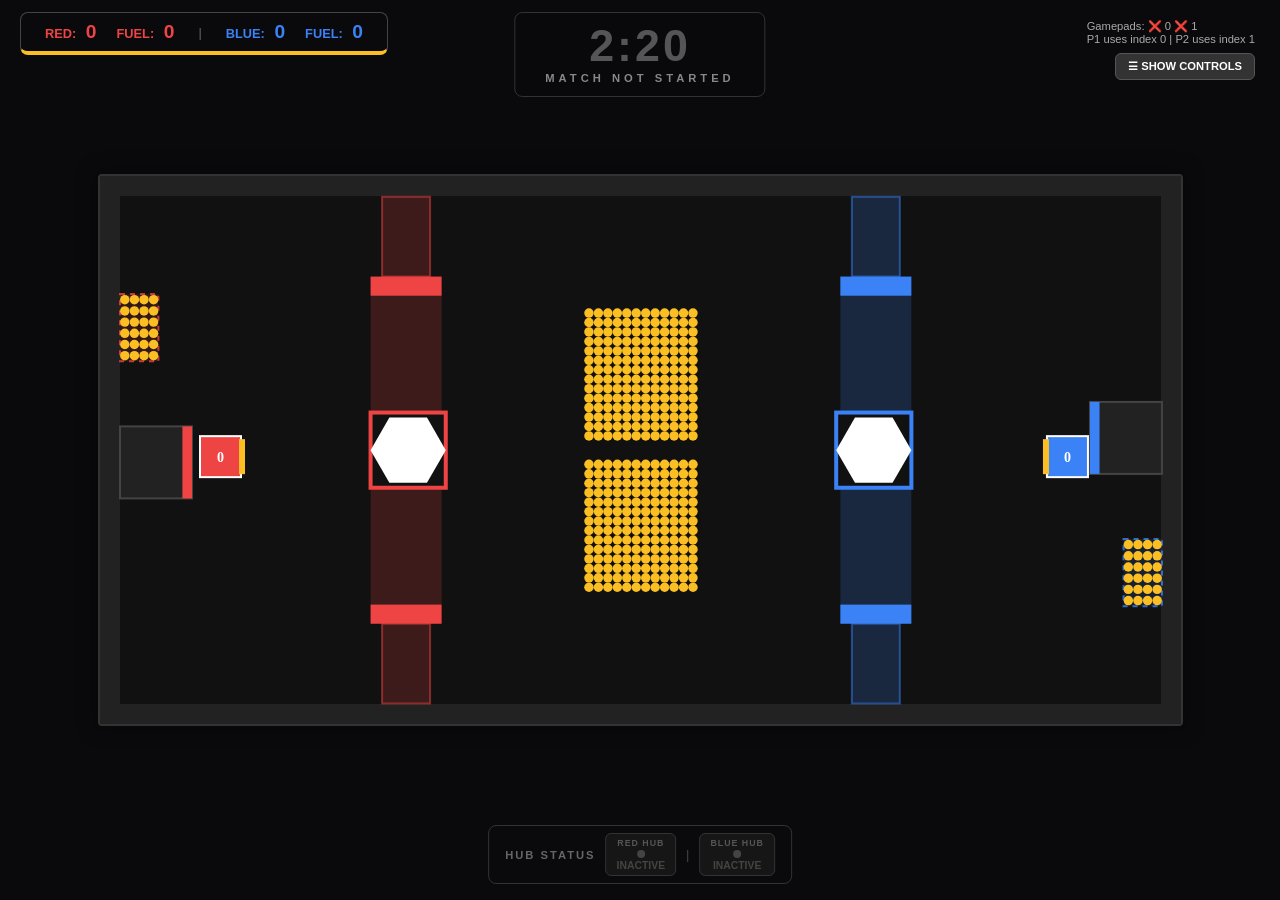
==== index.html @ 78c9562a "merge :(" ====
<!DOCTYPE html>
<html lang="en">
<head>
    <meta charset="UTF-8">
    <meta name="viewport" content="width=device-width, initial-scale=1.0">
    <title>FRC 2026 - Local Multiplayer</title>
    <style>
        * { box-sizing: border-box; }
        body {
            margin: 0;
            background: #0a0a0c;
            color: white;
            font-family: 'Segoe UI', Tahoma, Geneva, Verdana, sans-serif;
            display: flex;
            flex-direction: column;
            align-items: center;
            justify-content: center;
            min-height: 100vh;
            overflow: hidden;
        }

        canvas {
            background: #111;
            border: 2px solid #333;
            border-radius: 4px;
            box-shadow: 0 0 20px rgba(0,0,0,0.5);
            max-width: 98vw;
            max-height: 92vh;
            width: auto;
            height: auto;
            display: block;
            margin: 0 auto;
        }

        /* ── TOP HUD ── */
        .hud { 
            position: absolute; top: 12px; left: 20px;
            display: flex; gap: 20px; align-items: center;
            background: rgba(10,10,12,0.95); padding: 8px 24px; 
            border-radius: 8px; border: 1px solid #444; 
            border-bottom: 4px solid #fbbf24; 
            transition: border-bottom-color 0.1s;
            z-index: 10;
        }
        .stat { font-size: 0.8rem; font-weight: bold; text-transform: uppercase; }
        .stat span { font-size: 1.2rem; margin-left: 6px; }
        .warning { color: #fff !important; font-weight: 900; background: #ef4444; padding: 0 4px; border-radius: 4px; }

        /* ── TIMER PANEL ── */
        #timer-panel {
            position: absolute; top: 12px; left: 50%; transform: translateX(-50%);
            display: flex; flex-direction: column; align-items: center;
            pointer-events: none; z-index: 15;
            background: rgba(10,10,12,0.85); padding: 10px 30px; border-radius: 8px; border: 1px solid #333;
        }
        #match-clock {
            font-size: 2.8rem; font-weight: 900; letter-spacing: 3px;
            color: #fff; text-shadow: 0 0 20px rgba(251,191,36,0.5);
            line-height: 1;
        }
        #match-clock.auto-phase  { color: #a78bfa; text-shadow: 0 0 20px rgba(167,139,250,0.6); }
        #match-clock.delay-phase { color: #ef4444; text-shadow: 0 0 20px rgba(239,68,68,0.6); }
        #match-clock.endgame-phase { color: #f97316; text-shadow: 0 0 20px rgba(249,115,22,0.7); }
        #match-clock.stopped { color: #555; text-shadow: none; }
        
        #phase-label {
            font-size: 0.7rem; font-weight: 900; letter-spacing: 4px;
            color: #888; margin-top: 4px; text-transform: uppercase;
        }
        
        /* SHIFT COUNTDOWN */
        #phase-timer {
            font-size: 1.4rem; font-weight: 900; letter-spacing: 2px;
            margin-top: 2px; transition: color 0.2s, text-shadow 0.2s;
        }

        /* ── SHIFT PANEL ── */
        #shift-panel {
            position: absolute; bottom: 16px; left: 50%; transform: translateX(-50%);
            display: flex; gap: 6px; align-items: center;
            background: rgba(10,10,12,0.95); padding: 7px 16px;
            border-radius: 8px; border: 1px solid #333; z-index: 10;
        }
        .hub-indicator {
            display: flex; flex-direction: column; align-items: center; gap: 2px;
            padding: 4px 10px; border-radius: 6px; border: 1px solid #333;
            font-size: 0.65rem; font-weight: 900; text-transform: uppercase;
            transition: all 0.3s;
        }
        .hub-indicator .hub-name { font-size: 0.55rem; color: #555; letter-spacing: 1px; }
        .hub-indicator.hub-active-red   { background: rgba(239,68,68,0.2); border-color: #ef4444; color: #ef4444; }
        .hub-indicator.hub-active-blue  { background: rgba(59,130,246,0.2); border-color: #3b82f6; color: #3b82f6; }
        .hub-indicator.hub-inactive     { background: rgba(30,30,30,0.6); border-color: #333; color: #444; }
        .hub-status-dot { width: 8px; height: 8px; border-radius: 50%; background: currentColor; }
        .shift-divider { color: #444; font-size: 0.8rem; padding: 0 4px; }
        #shift-label {
            font-size: 0.7rem; font-weight: 900; color: #666; letter-spacing: 2px;
            text-transform: uppercase; margin-right: 4px;
        }

        /* ── RIGHT CONTROLS ── */
        .controls-wrapper { 
            position: absolute; top: 12px; right: 20px; z-index: 20; 
            display: flex; flex-direction: column; align-items: flex-end; gap: 8px; 
            max-height: 95vh; overflow-y: auto; padding-right: 5px;
        }
        .controls-wrapper::-webkit-scrollbar { width: 6px; }
        .controls-wrapper::-webkit-scrollbar-thumb { background: #555; border-radius: 3px; }

        #toggle-controls-btn { 
            background: #333; color: white; border: 1px solid #555; 
            width: auto; padding: 6px 12px; font-size: 0.7rem; margin-bottom: 4px; 
        }
        #toggle-controls-btn:hover { background: #444; }
        
        .controls { 
            display: flex; flex-direction: column; gap: 5px; width: 190px; 
            transition: opacity 0.2s, transform 0.2s; transform-origin: top right; 
        }
        .controls.collapsed { 
            opacity: 0; pointer-events: none; transform: scale(0.95); height: 0; overflow: hidden;
        }
        
        button { padding: 6px 10px; border-radius: 6px; border: 2px solid #fff; cursor: pointer; font-weight: 900; background: #fbbf24; color: #000; transition: transform 0.1s; font-size: 0.7rem; }
        button:active { transform: scale(0.95); }
        .red-team { background: #ef4444; color: white; border-color: #ef4444; }
        .blue-team { background: #3b82f6; color: white; border-color: #3b82f6; }
        .purple-team { background: #8b5cf6; color: white; border-color: #8b5cf6; }
        #p2-toggle.disabled { background: #4b5563; border-color: #4b5563; color: #ccc;}
        #reset-btn { background: #333; color: #fff; border-color: #555; margin-top: 5px;}
        #start-btn { background: #22c55e; color: #000; border-color: #22c55e; margin-bottom: 5px;}
        #start-btn.running { background: #f97316; color: #000; border-color: #f97316; }
        #show-controls-btn { background: #3b82f6; border-color: #93c5fd; color: white; margin-bottom: 8px; }

        .btn-unstick { background: #991b1b !important; border-color: #fca5a5 !important; }
        .btn-unstick.blue-team { background: #1e3a8a !important; border-color: #93c5fd !important; }
        .btn-unstick.disabled { opacity: 0.3; cursor: not-allowed; transform: none !important; }

        /* ── SHIFT FLASH OVERLAY ── */
        #shift-flash {
            position: absolute; inset: 0; pointer-events: none; z-index: 50;
            opacity: 0; background: rgba(255,255,255,0.08);
            transition: opacity 0.15s;
        }
        #shift-flash.flash { opacity: 1; }

        /* ── AUTO WIN BADGE ── */
        #auto-winner {
            position: absolute; top: 120px; left: 50%; transform: translateX(-50%);
            font-size: 0.7rem; font-weight: 900; letter-spacing: 2px; color: #a78bfa;
            opacity: 0; transition: opacity 0.5s; pointer-events: none; z-index: 20;
        }
        #auto-winner.visible { opacity: 1; }

        /* ── CONTROLS MODAL ── */
        #controls-modal {
            position: fixed; inset: 0; background: rgba(0,0,0,0.85); z-index: 100;
            display: flex; justify-content: center; align-items: center;
            opacity: 1; transition: opacity 0.2s;
        }
        #controls-modal.hidden { opacity: 0; pointer-events: none; }
        .modal-content {
            background: #111; border: 2px solid #444; border-radius: 8px;
            padding: 25px 40px; text-align: center; box-shadow: 0 0 40px rgba(0,0,0,1);
            max-width: 400px; width: 90%;
        }
        .modal-content h2 { color: #fbbf24; margin-top: 0; font-weight: 900; letter-spacing: 2px; margin-bottom: 20px;}
        .control-section { text-align: left; margin-bottom: 15px; background: rgba(255,255,255,0.05); padding: 12px 16px; border-radius: 6px; border-left: 3px solid #666;}
        .control-section h3 { margin: 0 0 8px 0; color: #a78bfa; font-size: 0.95rem; letter-spacing: 1px; text-transform: uppercase; }
        .control-section p { margin: 6px 0; font-size: 0.9rem; color: #ccc; }
        .control-section b { color: #fff; background: rgba(255,255,255,0.1); padding: 2px 6px; border-radius: 4px; font-family: monospace; }
        .control-section.highlight { border-left-color: #ef4444; background: rgba(239, 68, 68, 0.08); }
        .control-section.highlight h3 { color: #ef4444; }
        #close-controls-btn { margin-top: 15px; padding: 10px 30px; font-size: 0.9rem; width: 100%; background: #444; border-color: #666; color: white;}
        #close-controls-btn:hover { background: #555; }
    </style>
</head>
<body>

<div id="shift-flash"></div>

<div id="controls-modal" class="hidden">
    <div class="modal-content">
        <h2>GAME CONTROLS</h2>
        
        <div class="control-section">
            <h3>Keyboard</h3>
            <p><b>Space</b> = Shoot/Pass</p>
            <p><b>W</b> <b>A</b> <b>S</b> <b>D</b> = Move</p>
            <p><b>Arrows</b> or <b>J</b> / <b>L</b> = Turn</p>
        </div>
        
        <div class="control-section">
            <h3>Controller</h3>
            <p><b>Right Joystick</b> = Turn</p>
            <p><b>Left Joystick</b> = Move</p>
            <p><b>Right Trigger</b> = Shoot/Pass</p>
        </div>
        
        <div class="control-section highlight">
            <h3>Blitz Robot</h3>
            <p><b>E</b> or <b>Left Trigger</b> changes the side the intake is on.</p>
        </div>
        
        <button id="close-controls-btn">CLOSE</button>
    </div>
</div>

<div class="hud" id="main-hud">
    <div class="stat" style="color: #ef4444;">RED: <span id="scoreRedDisplay">0</span></div>
    <div class="stat" style="color: #ef4444;">FUEL: <span id="heldRed">0</span></div>
    <div class="shift-divider" style="color: #666;">|</div>
    <div class="stat" style="color: #3b82f6;">BLUE: <span id="scoreBlueDisplay">0</span></div>
    <div class="stat" style="color: #3b82f6;">FUEL: <span id="heldBlue">0</span></div>
</div>

<div id="timer-panel">
    <div id="match-clock" class="stopped">2:20</div>
    <div id="phase-label">MATCH NOT STARTED</div>
    <div id="phase-timer"></div>
</div>

<div id="auto-winner">AUTO WON BY RED</div>

<div id="shift-panel">
    <span id="shift-label">HUB STATUS</span>
    <div class="hub-indicator hub-inactive" id="hub-red">
        <div class="hub-name">RED HUB</div>
        <div class="hub-status-dot"></div>
        <div id="hub-red-txt">INACTIVE</div>
    </div>
    <div class="shift-divider">|</div>
    <div class="hub-indicator hub-inactive" id="hub-blue">
        <div class="hub-name">BLUE HUB</div>
        <div class="hub-status-dot"></div>
        <div id="hub-blue-txt">INACTIVE</div>
    </div>
</div>

<div class="controls-wrapper">
    <button id="toggle-controls-btn">☰ HIDE CONTROLS</button>
    <div class="controls" id="control-panel">
        <button id="show-controls-btn">🎮 VIEW GAME CONTROLS</button>
        
        <button id="start-btn">▶ START MATCH</button>
        <button id="team-mode-toggle" class="purple-team">TEAM: SEPARATE</button>
        
        <button id="bot-red-toggle" class="red-team">PLAYER 1: turret</button>
        <button id="p1-input-toggle" class="red-team">P1: KEYBOARD</button>
        <button id="p1-start-toggle" class="red-team">P1 START: HUB</button>
        <button id="p1-unstick" class="red-team btn-unstick disabled">P1 UNSTICK (1)</button>
        
        <div style="height: 5px;"></div>
        
        <button id="p2-toggle" class="purple-team">PLAYER 2: ON</button>
        <button id="bot-blue-toggle" class="blue-team">PLAYER 2: turret</button>
        <button id="p2-input-toggle" class="blue-team">P2: KEYBOARD2</button>
        <button id="p2-start-toggle" class="blue-team">P2 START: HUB</button>
        <button id="p2-unstick" class="blue-team btn-unstick disabled">P2 UNSTICK (1)</button>
        
        <button id="reset-btn">RESET FIELD</button>
    </div>
</div>

<canvas id="field"></canvas>

<script>

// ── AUDIO SYSTEM ── //
const SFX = {
    autoStart:    new Audio('[data-uri]'),
    endgameStart: new Audio('[data-uri]'),
    shiftChange:  new Audio('[data-uri]'),
    end:          new Audio('[data-uri]'),
    teleopStart:  new Audio('[data-uri]'),
};
Object.values(SFX).forEach(a => { a.preload = 'auto'; a.load(); });
function playSound(key) {
    const snd = SFX[key];
    if (!snd) return;
    snd.currentTime = 0;
    snd.play().catch(() => {});
}


/** 2. CONFIG & MODELS **/
const BOT_MODELS = {
    'turret': { accel: 0.38, rotSpeed: 0.036, capacity: 105, fireRate: 70, w: 41, h: 41 },
    'Miss Daisy': { accel: 0.38, rotSpeed: 0.036, capacity: 8, fireRate: 85, w: 41, h: 41 },
    'double turret':  { accel: 0.38, rotSpeed: 0.036, capacity: 60, fireRate: 60, w: 41, h: 41 },
    'dumper':  { accel: 0.38, rotSpeed: 0.036, capacity: 110, fireRate: 0, w: 41, h: 41 },
    'Blitz':  { accel: 0.38, rotSpeed: 0.036, capacity: 15, fireRate: 0, w: 41, h: 41 },
    '2910':  { accel: 0.38, rotSpeed: 0.036, capacity: 62, fireRate: -0, w: 41, h: 41 },
    '3636': { accel: 0.38, rotSpeed: 0.036, capacity: 50, fireRate: 180, w: 41, h: 41 },
    '3636 main season': { accel: 0.36, rotSpeed: 0.036, capacity: 20, fireRate: 500, w: 41, h: 41 },
    'baguette': { accel: 0.35, rotSpeed: 0.036, capacity: 0, fireRate: 0, w: 20, h: 70 }
};

const S = 1.6; 
const FIELD_W = 651.22 * S;
const FIELD_H = 317.69 * S;
const WALL_VISUAL = 20; 
const BALL_R = (5.91 * S) / 2;
const HUB_S = 47 * S;
const BUMP_W = 44.4 * S;
const BUMP_L = 73 * S;
const BAR_L = 12 * S; 
const TRENCH_L = 49.86 * S; 
const RED_SHOOT_LIMIT = (156.61 * S) + (BUMP_W / 2);
const BLUE_SHOOT_LIMIT = FIELD_W - (156.61 * S) - (BUMP_W / 2);

const TOWER_OFFSET = 144 * S;
const TOWER_DIM = 45 * S;
const TOWER_WALL_DEPTH = 6 * S;

// DEPOT DIMENSIONS
const DEPOT_W = 24 * S;
const DEPOT_H = 42 * S;

const canvas = document.getElementById('field');
const ctx = canvas.getContext('2d');
canvas.width = FIELD_W + (WALL_VISUAL * 2); 
canvas.height = FIELD_H + (WALL_VISUAL * 2);

/** 3. MATCH TIMER & SHIFT SYSTEM **/
const MATCH_PHASES = [
    { name: 'AUTO',             start: 0,   end: 20,  redActive: true,  blueActive: true  },
    { name: 'DELAY',            start: 20,  end: 23,  redActive: false, blueActive: false },
    { name: 'TRANSITION SHIFT', start: 23,  end: 33,  redActive: true,  blueActive: true  },
    { name: 'SHIFT 1',          start: 33,  end: 58,  redActive: null,  blueActive: null  },
    { name: 'SHIFT 2',          start: 58,  end: 83,  redActive: null,  blueActive: null  },
    { name: 'SHIFT 3',          start: 83,  end: 108, redActive: null,  blueActive: null  },
    { name: 'SHIFT 4',          start: 108, end: 133, redActive: null,  blueActive: null  },
    { name: 'END GAME',         start: 133, end: 163, redActive: true,  blueActive: true  }
];

const SHIFT_STATES = {
    red:  [ { redActive: false, blueActive: true  }, { redActive: true,  blueActive: false }, { redActive: false, blueActive: true  }, { redActive: true,  blueActive: false } ],
    blue: [ { redActive: true,  blueActive: false }, { redActive: false, blueActive: true  }, { redActive: true,  blueActive: false }, { redActive: false, blueActive: true  } ]
};

let matchRunning = false, startCountdown = 0, countdownInterval = null, matchElapsed = 0, endCooldown = 0;
let autoPhaseEnded = false, autoWinner = 'red', autoScoreRed = 0, autoScoreBlue = 0;
let hubRedActive = true, hubBlueActive = true, currentPhaseIdx = -1;

let sameTeamMode = false; 
let p2Enabled = true;
let p1Input = 'keyboard';
let p2Input = 'keyboard2';
let p1StartIdx = 0, p2StartIdx = 0;
let p1UnstickUsed = false, p2UnstickUsed = false;
let p1FreezeUntil = 0, p2FreezeUntil = 0;
let gamepads = [null, null];
let p1GamepadIndex = 0;
let p2GamepadIndex = 1;
let gamepadStatusDiv = null;
const START_LABELS = ['HUB', 'TOP TRENCH', 'BOT TRENCH'];

function handleGamepadConnected(e) {
    gamepads[e.gamepad.index] = e.gamepad;
    updateGamepadStatusUI();
}

function handleGamepadDisconnected(e) {
    gamepads[e.gamepad.index] = null;
    updateGamepadStatusUI();
}

function updateGamepadStatusUI() {
    if (!gamepadStatusDiv) {
        const wrapper = document.querySelector('.controls-wrapper');
        if (wrapper) {
            gamepadStatusDiv = document.createElement('div');
            gamepadStatusDiv.style.marginTop = '8px';
            gamepadStatusDiv.style.fontSize = '0.7rem';
            gamepadStatusDiv.style.color = '#aaa';
            wrapper.insertBefore(gamepadStatusDiv, wrapper.firstChild);
        } else return;
    }
    const connected = gamepads.map((gp, i) => gp ? `🎮 ${i}` : `❌ ${i}`).join(' ');
    gamepadStatusDiv.innerHTML = `Gamepads: ${connected}<br>P1 uses index ${p1GamepadIndex} | P2 uses index ${p2GamepadIndex}`;
}

function addGamepadAssignButtons() {
    const panel = document.getElementById('control-panel');
    if (!panel || document.getElementById('p1-gamepad-assign')) return;
    const p1Btn = document.createElement('button');
    p1Btn.id = 'p1-gamepad-assign';
    p1Btn.className = 'red-team';
    p1Btn.innerHTML = `P1 Gamepad: ${p1GamepadIndex}`;
    p1Btn.onclick = () => {
        p1GamepadIndex = (p1GamepadIndex + 1) % 4;
        p1Btn.innerHTML = `P1 Gamepad: ${p1GamepadIndex}`;
        updateGamepadStatusUI();
    };
    const p2Btn = document.createElement('button');
    p2Btn.id = 'p2-gamepad-assign';
    p2Btn.className = 'blue-team';
    p2Btn.innerHTML = `P2 Gamepad: ${p2GamepadIndex}`;
    p2Btn.onclick = () => {
        p2GamepadIndex = (p2GamepadIndex + 1) % 4;
        p2Btn.innerHTML = `P2 Gamepad: ${p2GamepadIndex}`;
        updateGamepadStatusUI();
    };
    const p1InputBtn = document.getElementById('p1-input-toggle');
    if (p1InputBtn) p1InputBtn.parentNode.insertBefore(p1Btn, p1InputBtn.nextSibling);
    const p2InputBtn = document.getElementById('p2-input-toggle');
    if (p2InputBtn) p2InputBtn.parentNode.insertBefore(p2Btn, p2InputBtn.nextSibling);
}

function formatTime(s) {
    s = Math.max(0, Math.ceil(s));
    let m = Math.floor(s / 60), sec = s % 60;
    return m + ":" + (sec < 10 ? "0" : "") + sec;
}

function getDisplayTime(elapsed) {
    if (elapsed <= 20) return formatTime(20 - elapsed);
    if (elapsed <= 23) return formatTime(23 - elapsed);
    if (elapsed <= 163) return formatTime(163 - elapsed);
    return "0:00";
}

function triggerShiftFlash() {
    const el = document.getElementById('shift-flash');
    el.classList.add('flash');
    setTimeout(() => el.classList.remove('flash'), 200);
}

function updateHubUI(redActive, blueActive) {
    document.getElementById('hub-red').className = 'hub-indicator ' + (redActive ? 'hub-active-red' : 'hub-inactive');
    document.getElementById('hub-blue').className = 'hub-indicator ' + (blueActive ? 'hub-active-blue' : 'hub-inactive');
    document.getElementById('hub-red-txt').innerText = redActive ? 'ACTIVE' : 'INACTIVE';
    document.getElementById('hub-blue-txt').innerText = blueActive ? 'ACTIVE' : 'INACTIVE';
    hubRedActive = redActive; hubBlueActive = blueActive;
}

function getPulseColor(r, g, b) {
    let p = (Math.sin(Date.now() / 250) + 1) / 2;
    return `rgb(${Math.round(r+(255-r)*p)}, ${Math.round(g+(255-g)*p)}, ${Math.round(b+(255-b)*p)})`;
}

function updateHudBar() {
    let hud = document.getElementById('main-hud');
    if (!matchRunning) return hud.style.borderBottomColor = '#fbbf24'; 
    let currentPhase = MATCH_PHASES[currentPhaseIdx];
    if (!currentPhase) return;
    let timeLeft = currentPhase.end - matchElapsed;

    if (hubRedActive && hubBlueActive) hud.style.borderBottomColor = 'rgb(255, 255, 255)'; 
    else if (hubRedActive) hud.style.borderBottomColor = timeLeft <= 10 ? getPulseColor(239, 68, 68) : 'rgb(239, 68, 68)';
    else if (hubBlueActive) hud.style.borderBottomColor = timeLeft <= 10 ? getPulseColor(59, 130, 246) : 'rgb(59, 130, 246)';
    else hud.style.borderBottomColor = 'rgb(85, 85, 85)'; 
}

function tickMatch() {
    if (!matchRunning) return;
    matchElapsed += 1/60; 

    if (matchElapsed >= 163) {
        matchRunning = false; endCooldown = 10;
        playSound('end');
        const endInterval = setInterval(() => { endCooldown = Math.max(0, endCooldown - 1); if (endCooldown === 0) clearInterval(endInterval); }, 1000);
        document.getElementById('match-clock').innerText = "0:00";
        document.getElementById('phase-label').innerText = "MATCH OVER";
        document.getElementById('phase-timer').innerText = "";
        document.getElementById('start-btn').innerText = "▶ START MATCH";
        document.getElementById('start-btn').classList.remove('running');
        document.getElementById('p1-unstick').classList.add('disabled');
        document.getElementById('p2-unstick').classList.add('disabled');
        updateHubUI(false, false); return;
    }

    let phaseIdx = MATCH_PHASES.findIndex(p => matchElapsed >= p.start && matchElapsed < p.end);
    if (phaseIdx === -1) phaseIdx = 7; 

    const phase = MATCH_PHASES[phaseIdx];
    const clockEl = document.getElementById('match-clock');
    const timerEl = document.getElementById('phase-timer');
    
    clockEl.innerText = getDisplayTime(matchElapsed);
    document.getElementById('phase-label').innerText = phase.name;

    clockEl.className = phaseIdx === 0 ? 'auto-phase' : (phaseIdx === 1 ? 'delay-phase' : (phaseIdx === 7 ? 'endgame-phase' : ''));

    let phaseTimeLeft = Math.max(0, Math.ceil(phase.end - matchElapsed));
    timerEl.innerText = phaseTimeLeft + "s";
    
    if (hubRedActive && hubBlueActive) {
        timerEl.style.color = '#fff'; timerEl.style.textShadow = '0 0 10px rgba(255,255,255,0.5)';
    } else if (hubRedActive) {
        timerEl.style.color = '#ef4444'; timerEl.style.textShadow = '0 0 10px rgba(239,68,68,0.6)';
    } else if (hubBlueActive) {
        timerEl.style.color = '#3b82f6'; timerEl.style.textShadow = '0 0 10px rgba(59,130,246,0.6)';
    } else {
        timerEl.style.color = '#888'; timerEl.style.textShadow = 'none';
    }

    if (!autoPhaseEnded && matchElapsed >= 20) {
        autoPhaseEnded = true;
        playSound('end');
        autoWinner = autoScoreBlue > autoScoreRed ? 'blue' : 'red';
        const badge = document.getElementById('auto-winner');
        badge.innerText = 'AUTO WON BY ' + autoWinner.toUpperCase();
        badge.classList.add('visible');
        setTimeout(() => badge.classList.remove('visible'), 3000);
    }

    if (phaseIdx !== currentPhaseIdx) {
        currentPhaseIdx = phaseIdx;
        let rAct = phase.redActive, bAct = phase.blueActive;
        if (rAct === null) { rAct = SHIFT_STATES[autoWinner][phaseIdx - 3].redActive; bAct = SHIFT_STATES[autoWinner][phaseIdx - 3].blueActive; }
        updateHubUI(rAct, bAct);
        
        if (phaseIdx === 2) { playSound('teleopStart'); }
        if (phaseIdx === 7) { playSound('endgameStart'); }
        if (phaseIdx >= 3 && phaseIdx <= 6) { triggerShiftFlash(); playSound('shiftChange'); }
    }
}

/** 4. ROBOT ENGINE **/
class Robot {
    constructor(x, y, modelKey, startingAngle) {
        this.x = x; this.y = y; this.vx = 0; this.vy = 0;
        this.angle = startingAngle; this.vAngle = 0;
        this.inventory = 0; this.lastShot = 0; this.streamCooldowns = [0, 0, 0, 0]; 
        this.setModel(modelKey);
        this.disruptedUntil = 0;
    }

    setModel(key) { 
        this.model = BOT_MODELS[key]; 
        this.name = key; 
        
        // Blitz custom state
        this.intakeSide = 'right';
        this.prevIntakeInput = false;
    }

    update(moveX, moveY, rotInput, rawActInput, rawToggleInput, alliance, obstacles, zones, otherBot = null) {
        if (isNaN(this.x) || isNaN(this.y) || isNaN(this.vx) || isNaN(this.vy)) {
            this.x = alliance === 'red' ? 80 : FIELD_W - 115;
            this.y = FIELD_H/2 - 14; this.vx = 0; this.vy = 0; this.vAngle = 0;
        }

        let isActionActive = rawActInput;

        // Blitz intake toggle
        if (this.name === 'Blitz') {
            if (rawToggleInput && !this.prevIntakeInput) {
                this.intakeSide = this.intakeSide === 'right' ? 'left' : 'right';
            }
            this.prevIntakeInput = rawToggleInput;
        }

        if (matchRunning && currentPhaseIdx === 1) {
            this.vx *= 0.5; this.vy *= 0.5; this.vAngle *= 0.5;
            this.x += this.vx; this.y += this.vy; this.angle += this.vAngle;
            return;
        }

        // Determine zone modifiers
        let onBump = false, inTower = false, inDepot = false;
        const myOBB = getOBB(this);
        zones.forEach(z => {
            if (z.type === 'bump' && collideOBB_AABB(myOBB, z).colliding) onBump = true;
            if (z.type === 'tower' && collideOBB_AABB(myOBB, z).colliding) inTower = true;
            if (z.type === 'depot' && collideOBB_AABB(myOBB, z).colliding) inDepot = true;
        });

        const rcx = this.x + this.model.w/2, rcy = this.y + this.model.h/2;
        const isShootingZone = alliance === 'red' ? rcx < RED_SHOOT_LIMIT : rcx > BLUE_SHOOT_LIMIT;

        let heldSpan = document.getElementById(alliance === 'red' ? 'heldRed' : 'heldBlue');
        if (this.inventory >= this.model.capacity * 0.75) heldSpan.classList.add('warning');
        else heldSpan.classList.remove('warning');

        if (moveX !== 0 || moveY !== 0) {
            const mag = Math.sqrt(moveX*moveX + moveY*moveY);
            if (mag > 0.8) { moveX /= mag; moveY /= mag; }
        }

        let speedMod = inDepot ? 0.65 : 1.0;
        let passSpeedDampen = this.name === 'Blitz' ? 0.60 : (this.name === 'dumper' ? 0.25 : (this.name === '2910' ? 0.25 : (this.name === '3636' ? 0.8 : (this.name === '3636 main season' ? 1.0 : 0.50))));
        this.vx += moveX * (onBump ? 0.18 : (this.model.accel * speedMod * (isActionActive ? passSpeedDampen : 1.0)));
        this.vy += moveY * (onBump ? 0.18 : (this.model.accel * speedMod * (isActionActive ? passSpeedDampen : 1.0)));

        let isLockedOn = true;

        const collidingWithOther = () => {
            if (!otherBot) return false;
            const myOBB = getOBB(this);
            const otherOBB = getOBB(otherBot);
            return collideOBB_OBB(myOBB, otherOBB).colliding;
        };

        const now = Date.now();
        const isDisrupted = now < this.disruptedUntil;
        const canAutoAim = !isDisrupted && isLockedOn;

        if ((this.name === 'dumper' || this.name === '2910') && isActionActive && !inTower && !isDisrupted) {
            let tx = isShootingZone ? zones.find(z => z.type === 'hub' && z.side === alliance).x + HUB_S/2 : (alliance === 'red' ? 40 : FIELD_W - 40);
            let ty = isShootingZone ? zones.find(z => z.type === 'hub' && z.side === alliance).y + HUB_S/2 : (rcy < FIELD_H/2 ? 40 : FIELD_H - 40);
            let diff = Math.atan2(ty - rcy, tx - rcx) + Math.PI - this.angle;
            while (diff < -Math.PI) diff += Math.PI * 2; while (diff > Math.PI) diff -= Math.PI * 2;
            let autoSpeedCap = 0.20 * speedMod * (isShootingZone ? 0.45 : 0.6);
            if (collidingWithOther()) autoSpeedCap *= 0.2;
            this.vAngle = Math.max(-autoSpeedCap, Math.min(autoSpeedCap, diff * 0.45));
            if (Math.abs(diff) > 0.04) isLockedOn = false;
        } else if (this.name === 'Blitz' && isActionActive && !inTower && !isDisrupted) {
            let diff = 0;
            if (isShootingZone) {
                let tx = zones.find(z => z.type === 'hub' && z.side === alliance).x + HUB_S/2;
                let ty = zones.find(z => z.type === 'hub' && z.side === alliance).y + HUB_S/2;
                diff = Math.atan2(ty - rcy, tx - rcx) - this.angle;
            } else {
                let targetX = alliance === 'red' ? 0 : FIELD_W;
                let targetY = rcy;
                let hubYCenter = FIELD_H/2;
                let hubClearance = (HUB_S/2) + 40;
                if (Math.abs(rcy - hubYCenter) < hubClearance) {
                    if (rcy < hubYCenter) targetY = hubYCenter - hubClearance;
                    else targetY = hubYCenter + hubClearance;
                }
                let targetAngle = Math.atan2(targetY - rcy, targetX - rcx);
                diff = targetAngle - this.angle;
            }
            while (diff < -Math.PI) diff += Math.PI * 2; while (diff > Math.PI) diff -= Math.PI * 2;
            let autoSpeedCap = 0.20 * speedMod * (isShootingZone ? 0.45 : 0.6);
            if (collidingWithOther()) autoSpeedCap *= 0.2;
            this.vAngle = Math.max(-autoSpeedCap, Math.min(autoSpeedCap, diff * 0.45));
            if (Math.abs(diff) > 0.06) isLockedOn = false;
        } else {
            this.vAngle += rotInput * (this.model.rotSpeed * speedMod * (isActionActive ? (isShootingZone ? 0.45 : 0.6) : 1.0));
        }

        this.vx *= 0.91; this.vy *= 0.91; this.vAngle *= 0.78;

        // Tentative new position
        let newX = this.x + this.vx;
        let newY = this.y + this.vy;

        // Helper to test OBB vs obstacle and resolve
        const tryMove = (x, y) => {
            let testBot = { ...this, x, y };
            let testOBB = getOBB(testBot);

            for (let o of obstacles) {
                if (o.type === 'trench' && this.inventory < 85) continue;

                const collision = collideOBB_AABB(testOBB, o);

                if (collision.colliding) {
                    // Push out along MTV
                    const mtv = {
                        x: collision.axis.x * collision.overlap,
                        y: collision.axis.y * collision.overlap
                    };

                    x -= mtv.x;
                    y -= mtv.y;

                    testBot.x = x;
                    testBot.y = y;
                    testOBB = getOBB(testBot);

                    break;
                }
            }

            // Properly clamp TEST position to field bounds
            const aabb = getOBB_AABB(testBot);

            if (aabb.minX < 0) x += (0 - aabb.minX);
            if (aabb.maxX > FIELD_W) x -= (aabb.maxX - FIELD_W);
            if (aabb.minY < 0) y += (0 - aabb.minY);
            if (aabb.maxY > FIELD_H) y -= (aabb.maxY - FIELD_H);

            return { x, y };
        };

        const resultX = tryMove(newX, this.y);
        const finalX = resultX.x;
        const resultY = tryMove(this.x, newY);
        const finalY = resultY.y;

        this.x = finalX;
        this.y = finalY;
        this.angle += this.vAngle;

        // Shooting logic with disruption
        if (isActionActive && this.inventory > 0 && !inTower) {
            if ((this.name === 'dumper' || this.name === 'Blitz' || this.name === '2910') && canAutoAim) {
                if (isLockedOn) {
                    if (now - this.lastShot > 500) for(let i=0; i<4; i++) this.streamCooldowns[i] = now + (i * 45);
                    for (let i = 0; i < 4; i++) {
                        if (now >= this.streamCooldowns[i] && this.inventory > 0) {
                            this.fireSingleStream(i, 4, 5.5, isShootingZone, alliance, rcx, rcy);
                            if (this.name === '2910') {
                                this.streamCooldowns[i] = now + 55 + Math.random() * 25; this.lastShot = now;
                            } else {
                                this.streamCooldowns[i] = now + 105 + Math.random() * 55; this.lastShot = now;
                            }
                        }
                    }
                }
            } else if (this.name === 'double turret' && !isDisrupted) {
                if (now - this.lastShot > 500) {
                    this.streamCooldowns[0] = now;
                    this.streamCooldowns[1] = now + 60;
                }
                for (let i = 0; i < 2; i++) {
                    if (now >= this.streamCooldowns[i] && this.inventory > 0) {
                        this.fireSingleStream(i, 2, 15.0, isShootingZone, alliance, rcx, rcy);
                        this.streamCooldowns[i] = now + 120;
                        this.lastShot = now;
                    }
                }
            } else if (!isDisrupted && now - this.lastShot > this.model.fireRate) {
                this.fireStandard(isShootingZone, alliance, rcx, rcy, now);
            }
        }
    }

    fireSingleStream(streamIdx, totalStreams, customSpacing, isShooting, alliance, rcx, rcy) {
        let launchAngle = this.angle;
        let speed = 7;

        if (isShooting) {
            let z = zones.find(z => z.type === 'hub' && z.side === alliance);
            launchAngle = Math.atan2((z.y+z.h/2)-rcy, (z.x+z.w/2)-rcx);
        } else {
            if (this.name === 'Blitz') {
                // Uses the exact aligned angle to pass rather than recalculating loosely
                launchAngle = this.angle; 
                speed = 13 + Math.random()*2.0; 
            } else {
                let tx = alliance==='red'?40:FIELD_W-40, ty = rcy<FIELD_H/2?40:FIELD_H-40;
                launchAngle = Math.atan2(ty-rcy, tx-rcx);
                speed = (9.5 + (Math.hypot(tx-rcx, ty-rcy) * 0.01)) * (0.88 + Math.random()*0.22);
            }
        }

        let pX = -Math.sin(launchAngle), pY = Math.cos(launchAngle);
        let rAngle = launchAngle + (Math.random()-0.5)*(isShooting?0.01:0.08);
        
        let sSpacing = (streamIdx - (totalStreams - 1) / 2) * customSpacing;
        
        projectiles.push({ 
            x: rcx + Math.cos(launchAngle)*(this.model.w/2+4) + pX*sSpacing, 
            y: rcy + Math.sin(launchAngle)*(this.model.w/2+4) + pY*sSpacing, 
            vx: Math.cos(rAngle)*speed, 
            vy: Math.sin(rAngle)*speed, 
            r: 4, 
            owner: alliance, 
            isPass: !isShooting 
        });
        
        this.inventory--; 
        document.getElementById(alliance === 'red' ? 'heldRed' : 'heldBlue').innerText = this.inventory;
    }

    fireStandard(isShooting, alliance, rcx, rcy, now) {
        let launchAngle = this.angle, speed = 16;

        if (this.name === '3636') {
            speed = 6 + Math.random() * 3;
        }

        if (this.name === '3636 main season') {
            speed = 6 + Math.random() * 3;
        }

        if (isShooting) {
            let z = zones.find(z => z.type === 'hub' && z.side === alliance);
            launchAngle = Math.atan2((z.y+z.h/2)-rcy, (z.x+z.w/2)-rcx);
        } else {
            let tx = alliance==='red'?40:FIELD_W-40, ty = rcy<FIELD_H/2?40:FIELD_H-40;
            launchAngle = Math.atan2(ty-rcy, tx-rcx) + (Math.random()-0.5)*0.12;
            speed = (13 + (Math.hypot(tx-rcx, ty-rcy)*0.012)) * (0.85 + Math.random()*0.25);
        }
        projectiles.push({ x: rcx + Math.cos(this.angle)*(this.model.w/2+5), y: rcy + Math.sin(this.angle)*(this.model.w/2+5), vx: Math.cos(launchAngle)*speed, vy: Math.sin(launchAngle)*speed, r: 4, owner: alliance, isPass: !isShooting });
        this.inventory--; this.lastShot = now; document.getElementById(alliance === 'red' ? 'heldRed' : 'heldBlue').innerText = this.inventory;
    }

    draw(ctx, alliance) {
        ctx.save(); ctx.translate(this.x + this.model.w/2, this.y + this.model.h/2); ctx.rotate(this.angle);
        ctx.fillStyle = alliance === 'red' ? '#ef4444' : '#3b82f6'; ctx.fillRect(-this.model.w/2, -this.model.h/2, this.model.w, this.model.h);
        ctx.strokeStyle = "white"; ctx.lineWidth = 2; ctx.strokeRect(-this.model.w/2, -this.model.h/2, this.model.w, this.model.h);

        if (this.name === 'Blitz') {
            // Draw wider side intake (YELLOW), no grey block
            ctx.fillStyle = "#fbbf24";
            if (this.intakeSide === 'right') {
                ctx.fillRect(-this.model.w/2 + 2, this.model.h/2 - 6, this.model.w - 4, 12);
            } else {
                ctx.fillRect(-this.model.w/2 + 2, -this.model.h/2 - 6, this.model.w - 4, 12);
            }
        } else {
            ctx.fillStyle = "#fbbf24";
            let bY = (this.name === 'dumper' || this.name === '2910') ? -19 : -17.5;
            let bW = (this.name === 'dumper' || this.name === '2910') ? 5 : 6;
            let bH = (this.name === 'dumper' || this.name === '2910') ? 38 : 35;
            ctx.fillRect(this.model.w/2 - 2, bY, bW, bH);
        }

        // Check trench collision indicator
        if (matchRunning) {
            const robots = p2Enabled ? [botRed, botBlue] : [botRed];
            for (let bot of robots) {
                if (bot.inventory >=  85) {
                    ctx.save();
                    ctx.font = 'bold 32px "Segoe UI", system-ui';
                    ctx.textAlign = 'center';
                    ctx.shadowBlur = 0;
                    const worldX = bot.x + bot.model.w/2;
                    const worldY = bot.y + bot.model.h/2 - bot.model.h/2 - 10;
                    // White outline
                    ctx.lineWidth = 3;
                    ctx.strokeStyle = '#ffffff';
                    ctx.strokeText('⚠', worldX, worldY);
                    // Red fill
                    ctx.fillStyle = '#ff0000';
                    ctx.fillText('⚠', worldX, worldY);
                    ctx.restore();
                }
            }
        }

        ctx.rotate(-this.angle); ctx.fillStyle = "#fff"; ctx.font = "bold 14px Segoe UI"; ctx.textAlign = "center"; ctx.fillText(this.inventory, 0, 5); ctx.restore();
    }
}

/** 5. PHYSICS & MAP SETUP **/
function resolveBallCollision(b1, b2) {
    let dx = b2.x - b1.x, dy = b2.y - b1.y, distSq = dx*dx + dy*dy, minDist = b1.r + b2.r;
    if (distSq < minDist * minDist) {
        let dist = Math.sqrt(distSq); if (dist === 0) { dx = 1; dy = 0; dist = 1; }
        let nx = dx / dist, ny = dy / dist, overlap = (minDist - dist), force = overlap * 0.45; 
        b1.vx -= nx * force; b1.vy -= ny * force; b2.vx += nx * force; b2.vy += ny * force;
        if (overlap > 0.1) { b1.isStatic = false; b2.isStatic = false; }
        b1.x -= nx*overlap*0.05; b1.y -= ny*overlap*0.05; b2.x += nx*overlap*0.05; b2.y += ny*overlap*0.05;
    }
}

let botRed = new Robot(80, FIELD_H/2 - 14, 'turret', 0);
let botBlue = new Robot(FIELD_W - 115, FIELD_H/2 - 14, 'double turret', Math.PI);
let balls = [], projectiles = [], scoringBalls = [], obstacles = [], zones = [];
let scoreRed = 0, scoreBlue = 0; const keys = {};

function addElement(x, y, w, h, type, side) { 
    const el = { x, y, w, h, type, side }; 
    if (['hub', 'barrier', 'trench', 'towerWall'].includes(type)) obstacles.push(el); 
    zones.push(el); 
}
function buildLane(x, hubY, side, isTop) {
    const bumpY = isTop ? hubY - BUMP_L : hubY + HUB_S; addElement(x, bumpY, BUMP_W, BUMP_L, 'bump', side);
    const barY = isTop ? bumpY - BAR_L : bumpY + BUMP_L; addElement(x, barY, BUMP_W, BAR_L, 'barrier', side);
    addElement(x + (BUMP_W/2) - (15 * S), isTop ? barY - TRENCH_L : barY + BAR_L, 30 * S, TRENCH_L, 'trench', side);
}
function initField() {
    obstacles = []; zones = [];
    addElement(156.61 * S, FIELD_H/2 - HUB_S/2, HUB_S, HUB_S, 'hub', 'red');
    buildLane(156.61 * S, FIELD_H/2 - HUB_S/2, 'red', true); buildLane(156.61 * S, FIELD_H/2 - HUB_S/2, 'red', false);
    addElement(0, TOWER_OFFSET, TOWER_DIM, TOWER_DIM, 'tower', 'red'); addElement(TOWER_DIM - TOWER_WALL_DEPTH, TOWER_OFFSET, TOWER_WALL_DEPTH, TOWER_DIM, 'towerWall', 'red');

    addElement(FIELD_W - (156.61 * S) - HUB_S, FIELD_H/2 - HUB_S/2, HUB_S, HUB_S, 'hub', 'blue');
    buildLane(FIELD_W - (156.61 * S) - BUMP_W, FIELD_H/2 - HUB_S/2, 'blue', true); buildLane(FIELD_W - (156.61 * S) - BUMP_W, FIELD_H/2 - HUB_S/2, 'blue', false);
    addElement(FIELD_W - TOWER_DIM, FIELD_H - TOWER_OFFSET - TOWER_DIM, TOWER_DIM, TOWER_DIM, 'tower', 'blue'); addElement(FIELD_W - TOWER_DIM, FIELD_H - TOWER_OFFSET - TOWER_DIM, TOWER_WALL_DEPTH, TOWER_DIM, 'towerWall', 'blue');

    // DEPOTS
    let redDepotY = (82.32 * S) - (DEPOT_H / 2);
    let blueDepotY = FIELD_H - (82.32 * S) - (DEPOT_H / 2);
    addElement(0, redDepotY, DEPOT_W, DEPOT_H, 'depot', 'red');
    addElement(FIELD_W - DEPOT_W, blueDepotY, DEPOT_W, DEPOT_H, 'depot', 'blue');
}
function spawnBalls() {
    balls = []; 
    // Central Field Balls
    let sx = (FIELD_W/2) - (12*BALL_R*2)/2 + BALL_R, sy = (FIELD_H/2) - (30*BALL_R*2)/2 + BALL_R;
    for (let r=0; r<30; r++) { 
        if (r >= 14 && r <= 15) continue; 
        for (let c=0; c<12; c++) balls.push({ x: sx+(c*BALL_R*2), y: sy+(r*BALL_R*2), r: BALL_R, vx: 0, vy: 0, isStatic: true, frictionMod: 1.0, wasOnBump: false, owner: null }); 
    }

    // Depot Balls (24 in each, 4x6 grid)
    let redDepotY = (82.32 * S) - (DEPOT_H / 2);
    let blueDepotY = FIELD_H - (82.32 * S) - (DEPOT_H / 2);
    let blueDepotX = FIELD_W - DEPOT_W;
    
    let xStep = DEPOT_W / 4;
    let yStep = DEPOT_H / 6;

    for (let r = 0; r < 6; r++) {
        for (let c = 0; c < 4; c++) {
            // Red Depot Balls
            balls.push({ x: c * xStep + xStep/2, y: redDepotY + r * yStep + yStep/2, r: BALL_R, vx: 0, vy: 0, isStatic: true, frictionMod: 1.0, wasOnBump: false, owner: null });
            // Blue Depot Balls
            balls.push({ x: blueDepotX + c * xStep + xStep/2, y: blueDepotY + r * yStep + yStep/2, r: BALL_R, vx: 0, vy: 0, isStatic: true, frictionMod: 1.0, wasOnBump: false, owner: null });
        }
    }
}

function rectRect(r1x, r1y, r1w, r1h, r2) { return r1x < r2.x + r2.w && r1x + r1w > r2.x && r1y < r2.y + r2.h && r1y + r1h > r2.y; }
function circleRectCollision(c, r) {
    let cx = Math.max(r.x, Math.min(c.x, r.x + r.w)), cy = Math.max(r.y, Math.min(c.y, r.y + r.h)), dx = c.x - cx, dy = c.y - cy, distSq = dx*dx + dy*dy;
    if (distSq < c.r*c.r) { let dist = Math.sqrt(distSq); if (dist === 0) { dx = 1; dy = 0; dist = 1; } return { hit: true, nx: dx/dist, ny: dy/dist, overlap: c.r - dist }; } return { hit: false };
}

function getInputs(type, playerId) {   // playerId: 0 for P1, 1 for P2
    let x=0, y=0, rot=0, act=false, toggleIn=false;
    if (startCountdown > 0 || endCooldown > 0) return {x, y, rot, act, toggleIn};

    if (type === 'keyboard') {
        if (keys['KeyW']) y = -1; if (keys['KeyS']) y = 1; if (keys['KeyA']) x = -1; if (keys['KeyD']) x = 1;
        if (keys['KeyQ']) rot = -1; if (keys['KeyE']) rot = 1;
        if (keys['Space']) act = true;
        if (keys['KeyX']) toggleIn = true;
    }
    else if (type === 'keyboard2') {
        if (keys['ArrowUp']) y = -1; if (keys['ArrowDown']) y = 1; if (keys['ArrowLeft']) x = -1; if (keys['ArrowRight']) x = 1;
        if (keys['KeyN']) rot = -1; if (keys['KeyM']) rot = 1;
        if (keys['ShiftRight']) act = true;
        if (keys['KeyE']) toggleIn = true;
    }
    else if (type === 'controller') {
        // Choose which gamepad index based on player
        const gpIdx = (playerId === 0) ? p1GamepadIndex : p2GamepadIndex;
        const gp = navigator.getGamepads ? navigator.getGamepads()[gpIdx] : null;
        if (!gp) return {x, y, rot, act, toggleIn};

        if (gp.axes.length > 1) {
            x = gp.axes[0] || 0;
            y = gp.axes[1] || 0;
        }
        if (gp.axes.length > 2) {
            rot = gp.axes[2] || 0;
        }
        const deadzone = 0.18;
        if (Math.abs(x) < deadzone) x = 0;
        if (Math.abs(y) < deadzone) y = 0;
        if (Math.abs(rot) < deadzone) rot = 0;

        const b = gp.buttons;
        const rightTrigger = (b[7] && b[7].value) || 0;
        const faceButton = (b[0] && b[0].pressed) || (b[1] && b[1].pressed) ||
                          (b[2] && b[2].pressed) || (b[3] && b[3].pressed);
        act = rightTrigger > 0.3 || faceButton;

        const leftTrigger = (b[6] && b[6].value) || 0;
        toggleIn = leftTrigger > 0.5;
    }
    return {x, y, rot, act, toggleIn};
}

// --- MODIFY THE UPDATE LOOP CALLS to pass playerId correctly ---
// In the update() function, replace the two getInputs lines with:
/*
    let p1State = getInputs(p1Input, 0);
    let p2State = getInputs(p2Input, 1);
*/
// Also in the draw() or any other place, ensure playerId is passed.
// Since you didn't show the full update() here, I'll assume you modify it.

// --- ADD EVENT LISTENERS AND INITIALIZATION for gamepads ---
// Event listeners
window.addEventListener('gamepadconnected', handleGamepadConnected);
window.addEventListener('gamepaddisconnected', handleGamepadDisconnected);
// Poll for gamepad state and add buttons on load
setInterval(() => {
    const gps = navigator.getGamepads();
    for (let i = 0; i < gps.length; i++) {
        if (gps[i] && (!gamepads[i] || gamepads[i].id !== gps[i].id)) gamepads[i] = gps[i];
        else if (!gps[i] && gamepads[i]) gamepads[i] = null;
    }
    updateGamepadStatusUI();
}, 500);
window.addEventListener('DOMContentLoaded', () => {
    addGamepadAssignButtons();
    const gps = navigator.getGamepads();
    for (let i = 0; i < gps.length; i++) if (gps[i]) gamepads[i] = gps[i];
    updateGamepadStatusUI();
});

function getOBB(robot) {
    const center = { x: robot.x + robot.model.w/2, y: robot.y + robot.model.h/2 };
    const halfW = robot.model.w/2;
    const halfH = robot.model.h/2;
    const angle = robot.angle;
    // corners relative to center
    const cos = Math.cos(angle);
    const sin = Math.sin(angle);
    const axes = [
        { x: cos, y: sin },                     // local X axis
        { x: -sin, y: cos }                     // local Y axis
    ];
    return { center, halfW, halfH, angle, axes, w: robot.model.w, h: robot.model.h };
}

function projectOBB(obb, axis) {
    const cx = obb.center.x, cy = obb.center.y;
    const hw = obb.halfW, hh = obb.halfH;
    const cos = Math.cos(obb.angle);
    const sin = Math.sin(obb.angle);
    // half-extents projected
    const rx = hw * Math.abs(axis.x * cos + axis.y * sin);
    const ry = hh * Math.abs(axis.x * -sin + axis.y * cos);
    const centerProj = cx * axis.x + cy * axis.y;
    return { min: centerProj - (rx + ry), max: centerProj + (rx + ry) };
}

function projectAABB(rect, axis) {
    const centerX = rect.x + rect.w/2;
    const centerY = rect.y + rect.h/2;
    const halfW = rect.w/2;
    const halfH = rect.h/2;
    const proj = centerX * axis.x + centerY * axis.y;
    const extent = halfW * Math.abs(axis.x) + halfH * Math.abs(axis.y);
    return { min: proj - extent, max: proj + extent };
}

function getOBB_AABB(robot) {
    const obb = getOBB(robot);
    const cos = Math.cos(obb.angle);
    const sin = Math.sin(obb.angle);
    // half-extents in world axes
    const hw = obb.halfW;
    const hh = obb.halfH;
    const extX = Math.abs(hw * cos) + Math.abs(hh * sin);
    const extY = Math.abs(hw * sin) + Math.abs(hh * cos);
    return {
        minX: obb.center.x - extX,
        maxX: obb.center.x + extX,
        minY: obb.center.y - extY,
        maxY: obb.center.y + extY,
    };
}

function circleOBBCollision(c, obb) {
    // Transform circle center into OBB local space
    const dx = c.x - obb.center.x;
    const dy = c.y - obb.center.y;
    const cos = Math.cos(-obb.angle);
    const sin = Math.sin(-obb.angle);
    const localX = dx * cos - dy * sin;
    const localY = dx * sin + dy * cos;

    const halfW = obb.halfW;
    const halfH = obb.halfH;
    // Closest point on OBB in local space
    const closestX = Math.max(-halfW, Math.min(halfW, localX));
    const closestY = Math.max(-halfH, Math.min(halfH, localY));
    // Distance from circle center to closest point
    const distX = localX - closestX;
    const distY = localY - closestY;
    const distSq = distX * distX + distY * distY;
    if (distSq < c.r * c.r) {
        let overlap, nx, ny;
        let dist = Math.sqrt(distSq);
        if (dist === 0) {
            // Circle center is inside OBB – push out along the nearest edge
            const diffX = halfW - Math.abs(localX);
            const diffY = halfH - Math.abs(localY);
            if (diffX < diffY) {
                nx = (localX > 0 ? 1 : -1);
                ny = 0;
                overlap = c.r + diffX;
            } else {
                nx = 0;
                ny = (localY > 0 ? 1 : -1);
                overlap = c.r + diffY;
            }
            // Transform normal to world space
            const worldNx = nx * cos + ny * sin;
            const worldNy = -nx * sin + ny * cos;
            return { hit: true, nx: worldNx, ny: worldNy, overlap };
        } else {
            // Outside – normal points from closest point to circle center
            const normX = distX / dist;
            const normY = distY / dist;
            nx = normX * cos + normY * sin;
            ny = -normX * sin + normY * cos;
            overlap = c.r - dist;
            return { hit: true, nx, ny, overlap };
        }
    }
    return { hit: false };
}

function collideOBB_OBB(obb1, obb2) {
    const axes = [...obb1.axes, ...obb2.axes];
    let overlap = Infinity;
    let mtvAxis = null;
    for (let axis of axes) {
        const p1 = projectOBB(obb1, axis);
        const p2 = projectOBB(obb2, axis);
        const d = Math.min(p1.max, p2.max) - Math.max(p1.min, p2.min);
        if (d <= 0) return { colliding: false };
        if (d < overlap) {
            overlap = d;
            mtvAxis = axis;
        }
    }
    // Ensure MTV points from obb1 to obb2
    const dir = (obb2.center.x - obb1.center.x) * mtvAxis.x + (obb2.center.y - obb1.center.y) * mtvAxis.y;
    if (dir < 0) {
        mtvAxis = { x: -mtvAxis.x, y: -mtvAxis.y };
    }
    return { colliding: true, overlap, axis: mtvAxis };
}

function collideOBB_AABB(obb, rect) {
    const axes = [...obb.axes, { x: 1, y: 0 }, { x: 0, y: 1 }];
    let overlap = Infinity;
    let mtvAxis = null;
    for (let axis of axes) {
        const p1 = projectOBB(obb, axis);
        const p2 = projectAABB(rect, axis);
        const d = Math.min(p1.max, p2.max) - Math.max(p1.min, p2.min);
        if (d <= 0) return { colliding: false };
        if (d < overlap) {
            overlap = d;
            mtvAxis = axis;
        }
    }
    const dir = (rect.x + rect.w/2 - obb.center.x) * mtvAxis.x + (rect.y + rect.h/2 - obb.center.y) * mtvAxis.y;
    if (dir < 0) {
        mtvAxis = { x: -mtvAxis.x, y: -mtvAxis.y };
    }
    return { colliding: true, overlap, axis: mtvAxis };
}

function resolveCollision(obj1, obj2, collision, elasticity = 0.4) {
    if (!collision.colliding) return false;
    const mtv = { x: collision.axis.x * collision.overlap, y: collision.axis.y * collision.overlap };
    // Position correction (split)
    obj1.x -= mtv.x * 0.5;
    obj1.y -= mtv.y * 0.5;
    obj2.x += mtv.x * 0.5;
    obj2.y += mtv.y * 0.5;
    // Velocity response along collision normal
    const n = collision.axis;
    const relVelX = obj2.vx - obj1.vx;
    const relVelY = obj2.vy - obj1.vy;
    const velAlong = relVelX * n.x + relVelY * n.y;
    if (velAlong < 0) {
        const e = elasticity;
        const imp = (1 + e) * velAlong;
        const m1 = 1, m2 = 1; // equal mass
        const invMassSum = 1/m1 + 1/m2;
        const impulse = imp / invMassSum;
        obj1.vx += (impulse / m1) * n.x;
        obj1.vy += (impulse / m1) * n.y;
        obj2.vx -= (impulse / m2) * n.x;
        obj2.vy -= (impulse / m2) * n.y;
    }
    return true;
}

function getContactPoint(obb1, obb2, axis) {
    // Get supporting points in direction of axis and opposite direction
    const support1 = (obb, dir) => {
        const halfW = obb.halfW, halfH = obb.halfH;
        const cos = Math.cos(obb.angle), sin = Math.sin(obb.angle);
        // local coordinates of extreme point in direction dir
        let localX = 0, localY = 0;
        if (dir.x * cos + dir.y * sin > 0) localX = halfW;
        else localX = -halfW;
        if (dir.x * -sin + dir.y * cos > 0) localY = halfH;
        else localY = -halfH;
        // rotate local to world
        const worldX = obb.center.x + localX * cos - localY * sin;
        const worldY = obb.center.y + localX * sin + localY * cos;
        return { x: worldX, y: worldY };
    };
    const p1 = support1(obb1, axis);
    const p2 = support1(obb2, { x: -axis.x, y: -axis.y });
    // average as contact point
    return { x: (p1.x + p2.x) / 2, y: (p1.y + p2.y) / 2 };
}

function resolveCollisionRobots(r1, r2, collision) {
    if (!collision.colliding) return false;
    const mtv = { x: collision.axis.x * collision.overlap, y: collision.axis.y * collision.overlap };
    // Position correction
    r1.x -= mtv.x * 0.5;
    r1.y -= mtv.y * 0.5;
    r2.x += mtv.x * 0.5;
    r2.y += mtv.y * 0.5;

    const obb1 = getOBB(r1);
    const obb2 = getOBB(r2);
    const contact = getContactPoint(obb1, obb2, collision.axis);

    const r1_cx = contact.x - (r1.x + r1.model.w/2);
    const r1_cy = contact.y - (r1.y + r1.model.h/2);
    const r2_cx = contact.x - (r2.x + r2.model.w/2);
    const r2_cy = contact.y - (r2.y + r2.model.h/2);

    const v1_contact = {
        x: r1.vx - r1.vAngle * r1_cy,
        y: r1.vy + r1.vAngle * r1_cx
    };
    const v2_contact = {
        x: r2.vx - r2.vAngle * r2_cy,
        y: r2.vy + r2.vAngle * r2_cx
    };
    const relVel = { x: v2_contact.x - v1_contact.x, y: v2_contact.y - v1_contact.y };
    const velAlong = relVel.x * collision.axis.x + relVel.y * collision.axis.y;
    if (velAlong > 0) return false;

    const e = 0.4;
    const m1 = 1, m2 = 1;
    const I1 = (1/12) * m1 * (r1.model.w * r1.model.w + r1.model.h * r1.model.h);
    const I2 = (1/12) * m2 * (r2.model.w * r2.model.w + r2.model.h * r2.model.h);

    const cross1 = (r1_cx * collision.axis.y - r1_cy * collision.axis.x);
    const cross2 = (r2_cx * collision.axis.y - r2_cy * collision.axis.x);
    const invMassSum = 1/m1 + 1/m2 + (cross1 * cross1)/I1 + (cross2 * cross2)/I2;
    const impulseMag = -(1 + e) * velAlong / invMassSum;
    const impulse = { x: impulseMag * collision.axis.x, y: impulseMag * collision.axis.y };

    // Apply linear and angular impulse
    r1.vx -= impulse.x / m1;
    r1.vy -= impulse.y / m1;
    r2.vx += impulse.x / m2;
    r2.vy += impulse.y / m2;
    r1.vAngle -= (r1_cx * impulse.y - r1_cy * impulse.x) / I1;
    r2.vAngle += (r2_cx * impulse.y - r2_cy * impulse.x) / I2;

    // --- Disruption logic: if either robot is auto-aim type and bump magnitude is significant ---
    const autoAimTypes = ['Blitz', 'dumper', '2910'];
    const now = Date.now();
    const bumpStrength = Math.abs(impulseMag); // roughly velocity change magnitude

    if (autoAimTypes.includes(r1.name) && bumpStrength > 1.2) {
        r1.disruptedUntil = now + 400; // 0.4 sec disruption
    }
    if (autoAimTypes.includes(r2.name) && bumpStrength > 1.2) {
        r2.disruptedUntil = now + 400;
    }

    return true;
}

function update() {
    tickMatch(); updateHudBar(); const now = Date.now();
    let p1State = getInputs(p1Input, 0);
    let p2State = getInputs(p2Input, 1);

    // Apply the unstick freeze penalty
    if (now < p1FreezeUntil) { p1State = {x: 0, y: 0, rot: 0, act: false, toggleIn: false}; }
    if (now < p2FreezeUntil) { p2State = {x: 0, y: 0, rot: 0, act: false, toggleIn: false}; }

    botRed.update(p1State.x, p1State.y, p1State.rot, p1State.act, p1State.toggleIn, 'red', obstacles, zones, botBlue);
    if (p2Enabled) botBlue.update(p2State.x, p2State.y, p2State.rot, p2State.act, p2State.toggleIn, sameTeamMode ? 'red' : 'blue', obstacles, zones, botRed);

    if (p2Enabled) {
        const obbRed = getOBB(botRed);
        const obbBlue = getOBB(botBlue);
        const collision = collideOBB_OBB(obbRed, obbBlue);
        if (collision.colliding) {
            resolveCollisionRobots(botRed, botBlue, collision);
            // Clamp to field bounds
            botRed.x = Math.max(0, Math.min(FIELD_W - botRed.model.w, botRed.x));
            botRed.y = Math.max(0, Math.min(FIELD_H - botRed.model.h, botRed.y));
            botBlue.x = Math.max(0, Math.min(FIELD_W - botBlue.model.w, botBlue.x));
            botBlue.y = Math.max(0, Math.min(FIELD_H - botBlue.model.h, botBlue.y));
        }
    }

    scoringBalls = scoringBalls.filter(sb => {
        if (now >= sb.exitTime) {
            let dir = sb.side === 'red' ? 1 : -1, eS = 4 + Math.random()*0.9, eA = (Math.random()-0.5)*0.8;
            balls.push({
                x: sb.side==='red' ? sb.hubX+HUB_S+BALL_R+2 : sb.hubX-BALL_R-2,
                y: sb.hubY+HUB_S/2,
                r: BALL_R,
                vx: Math.cos(eA)*(dir*eS),
                vy: Math.sin(eA)*eS,
                isStatic: false,
                frictionMod: 0.985,
                rollTimer: now + 1500,
                wasOnBump: false,
                owner: sb.side,
                noCollideUntil: now + 300    // <-- new: ignore collisions for 200ms
            });
            return false;
        }
        return true;
    });

    for (let i = 0; i < balls.length; i++) {
        for (let j = i + 1; j < balls.length; j++) {
            // Skip collision for newly ejected balls
            if (balls[i].noCollideUntil && now < balls[i].noCollideUntil) continue;
            if (balls[j].noCollideUntil && now < balls[j].noCollideUntil) continue;
            resolveBallCollision(balls[i], balls[j]);
        }
    }

    balls = balls.filter(b => {
        let onB = false; zones.forEach(z => { if (z.type==='bump' && b.x>z.x && b.x<z.x+z.w && b.y>z.y && b.y<z.y+z.h) { onB = true; b.isStatic = false; b.vx += (b.x<z.x+z.w/2)?-0.12:0.12; } });
        if (!onB && b.wasOnBump) { b.vx *= 0.15; b.vy *= 0.15; } b.wasOnBump = onB;
        if (!b.isStatic) { b.x += b.vx; b.y += b.vy; let f = (b.rollTimer && now < b.rollTimer) ? b.frictionMod : (onB?0.96:0.91); b.vx *= f; b.vy *= f; if (Math.hypot(b.vx, b.vy) < 0.15) { b.vx=0; b.vy=0; b.isStatic=true; } }

        if (b.x < b.r) {
            b.x = b.r + 0.1; // slight push out
            b.vx = Math.max(Math.abs(b.vx) * 0.5, 1.0); // minimum bounce away
            b.isStatic = false;
        }
        if (b.x > FIELD_W - b.r) {
            b.x = FIELD_W - b.r - 0.1;
            b.vx = -Math.max(Math.abs(b.vx) * 0.5, 1.0);
            b.isStatic = false;
        }
        if (b.y < b.r) {
            b.y = b.r + 0.1;
            b.vy = Math.max(Math.abs(b.vy) * 0.5, 1.0);
            b.isStatic = false;
        }
        if (b.y > FIELD_H - b.r) {
            b.y = FIELD_H - b.r - 0.1;
            b.vy = -Math.max(Math.abs(b.vy) * 0.5, 1.0);
            b.isStatic = false;
        }

        obstacles.forEach(o => {
            if (o.type !== 'trench') {
                let col = circleRectCollision(b, o);
                if (col.hit) {
                    b.isStatic = false;
                    b.vx *= 0.8;
                    b.vy *= 0.8;
                    b.x += col.nx * col.overlap;
                    b.y += col.ny * col.overlap;
                }
            }
        });

        let activeBots = p2Enabled ? [botRed, botBlue] : [botRed];
        for(let bot of activeBots) {
            let alliance = bot === botRed ? 'red' : (sameTeamMode ? 'red' : 'blue');
            let ix, iy;

            if (bot.name === 'Blitz') {
                let intakeAngleOffset = bot.intakeSide === 'right' ? Math.PI/2 : -Math.PI/2;
                ix = (bot.x+bot.model.w/2) + Math.cos(bot.angle + intakeAngleOffset)*(bot.model.w/2+5);
                iy = (bot.y+bot.model.h/2) + Math.sin(bot.angle + intakeAngleOffset)*(bot.model.w/2+5);
            } else {
                ix = (bot.x+bot.model.w/2) + Math.cos(bot.angle)*(bot.model.w/2+10);
                iy = (bot.y+bot.model.h/2) + Math.sin(bot.angle)*(bot.model.w/2+10);
            }

            if (Math.hypot(b.x-ix, b.y-iy)<9 && bot.inventory<bot.model.capacity) { bot.inventory++; document.getElementById(alliance==='red'?'heldRed':'heldBlue').innerText = bot.inventory; return false; }

            const obb = getOBB(bot);
            let rCol = circleOBBCollision(b, obb);
            if (rCol.hit) {
                b.isStatic = false;
                b.owner = alliance;
                b.x += rCol.nx * rCol.overlap;
                b.y += rCol.ny * rCol.overlap;
                b.vx += rCol.nx * (Math.abs(bot.vx) * 0.5 + 1.0);
                b.vy += rCol.ny * (Math.abs(bot.vy) * 0.5 + 1.0);
            }
        }

        let speed = Math.hypot(b.vx, b.vy);
        if (speed > 25) {
            b.vx = (b.vx / speed) * 25;
            b.vy = (b.vy / speed) * 25;
        }
        return true;
    });

    projectiles = projectiles.filter(p => {
        p.x+=p.vx; p.y+=p.vy; if (p.isPass) { p.vx*=0.975; p.vy*=0.975; }
        if (p.x<p.r || p.x>FIELD_W-p.r) p.vx*=-0.4; if (p.y<p.r || p.y>FIELD_H-p.r) p.vy*=-0.4;
        obstacles.forEach(o => { if (o.type==='hub' && !p.isPass && o.side!==p.owner) { let col = circleRectCollision(p, o); if(col.hit){p.vx*=-0.2;p.vy*=-0.2;} } });
        let scored = false;
        zones.forEach(z => {
            // Intake radius aligned perfectly with the circumradius of the visual hexagon (HUB_S/2)
            if (z.type === 'hub' && z.side === p.owner && !p.isPass && Math.hypot(p.x-(z.x+z.w/2), p.y-(z.y+z.h/2)) < HUB_S/2) {
                scoringBalls.push({ exitTime: now + 300, hubX: z.x, hubY: z.y, side: z.side }); scored = true;
                let isHubActive = p.owner === 'red' ? hubRedActive : hubBlueActive;
                if (matchRunning && isHubActive) {
                    if(p.owner === 'red') { scoreRed++; document.getElementById('scoreRedDisplay').innerText = scoreRed; if (!autoPhaseEnded) autoScoreRed++; }
                    else { scoreBlue++; document.getElementById('scoreBlueDisplay').innerText = scoreBlue; if (!autoPhaseEnded) autoScoreBlue++; }
                }
            }
        });
        if (p.isPass && Math.hypot(p.vx, p.vy) < 0.95) { balls.push({ x: p.x, y: p.y, r: BALL_R, vx: p.vx*0.35, vy: p.vy*0.35, isStatic: false, wasOnBump: false, owner: p.owner }); return false; }
        return !scored;
    });
}

function draw() {
    ctx.clearRect(0,0, canvas.width, canvas.height); ctx.fillStyle = "#111"; ctx.fillRect(0,0, canvas.width, canvas.height);
    ctx.fillStyle = "#222"; ctx.fillRect(0,0, canvas.width, WALL_VISUAL); ctx.fillRect(0, canvas.height-WALL_VISUAL, canvas.width, WALL_VISUAL);
    ctx.fillRect(0,0, WALL_VISUAL, canvas.height); ctx.fillRect(canvas.width-WALL_VISUAL, 0, WALL_VISUAL, canvas.height);
    ctx.save(); ctx.translate(WALL_VISUAL, WALL_VISUAL);
    
    zones.forEach(z => {
        const c = z.side === 'red' ? '239, 68, 68' : '59, 130, 246';
        if (z.type === 'hub') {
            const act = matchRunning ? (z.side === 'red' ? hubRedActive : hubBlueActive) : true;
            ctx.globalAlpha = act ? 1.0 : 0.4;
            ctx.strokeStyle = `rgb(${c})`;
            ctx.lineWidth = 4;
            ctx.strokeRect(z.x, z.y, z.w, z.h);
            ctx.beginPath();
            ctx.fillStyle = "white";
            for(let i=0; i<6; i++) {
                let a = (Math.PI/3)*i;
                let px = (z.x+z.w/2) + (z.w/2)*Math.cos(a);
                let py = (z.y+z.h/2) + (z.w/2)*Math.sin(a);
                if(i===0) ctx.moveTo(px,py);
                else ctx.lineTo(px,py);
            }
            ctx.fill();
            ctx.globalAlpha = 1.0;

            if (matchRunning && !act) {
                // Clearer inactive text with background bar
                ctx.font = 'bold 18px "Segoe UI", system-ui';
                ctx.textAlign = 'center';
                ctx.shadowBlur = 0;
                const textX = z.x + z.w/2;
                const textY = z.y + z.h/2 + 6;
                // Background pill
                ctx.fillStyle = 'rgba(0,0,0,0.75)';
                const textWidth = ctx.measureText('INACTIVE').width;
                ctx.fillRect(textX - textWidth/2 - 8, textY - 16, textWidth + 16, 24);
                ctx.fillStyle = `rgb(${c})`;
                ctx.fillText('INACTIVE', textX, textY);
                ctx.fillStyle = 'white';
                ctx.shadowBlur = 0;
            }
        } else if (z.type === 'barrier' || z.type === 'towerWall') { ctx.fillStyle = `rgb(${c})`; ctx.fillRect(z.x, z.y, z.w, z.h);
        } else if (z.type === 'trench') { ctx.fillStyle = `rgba(${c}, 0.2)`; ctx.fillRect(z.x, z.y, z.w, z.h); ctx.strokeStyle = `rgba(${c}, 0.5)`; ctx.lineWidth = 2; ctx.strokeRect(z.x, z.y, z.w, z.h);
        } else if (z.type === 'tower') { ctx.fillStyle = "#222"; ctx.fillRect(z.x, z.y, z.w, z.h); ctx.strokeStyle = "#444"; ctx.lineWidth = 2; ctx.strokeRect(z.x, z.y, z.w, z.h); 
        } else if (z.type === 'depot') { 
            ctx.fillStyle = `rgba(${c}, 0.15)`; ctx.fillRect(z.x, z.y, z.w, z.h); 
            ctx.strokeStyle = `rgba(${c}, 0.8)`; ctx.setLineDash([5, 5]); ctx.lineWidth = 2; ctx.strokeRect(z.x, z.y, z.w, z.h); ctx.setLineDash([]);
        } else { ctx.fillStyle = `rgba(${c}, 0.2)`; ctx.fillRect(z.x, z.y, z.w, z.h); }
    });
    
    // Pulse effect if frozen
    if (Date.now() < p1FreezeUntil && matchRunning) {
        ctx.globalAlpha = 0.5 + Math.sin(Date.now() / 100) * 0.3;
    }
    botRed.draw(ctx, 'red');
    ctx.globalAlpha = 1.0;

    if (p2Enabled) {
        if (Date.now() < p2FreezeUntil && matchRunning) {
            ctx.globalAlpha = 0.5 + Math.sin(Date.now() / 100) * 0.3;
        }
        botBlue.draw(ctx, sameTeamMode ? 'red' : 'blue');
        ctx.globalAlpha = 1.0;
    }

    ctx.fillStyle = "#fbbf24"; balls.forEach(b => { ctx.beginPath(); ctx.arc(b.x, b.y, b.r, 0, Math.PI*2); ctx.fill(); });
    projectiles.forEach(p => { ctx.beginPath(); ctx.arc(p.x, p.y, p.r, 0, Math.PI*2); ctx.fill(); });

    // Show warning if a robot is too full to go under the trench
    const robots = p2Enabled ? [botRed, botBlue] : [botRed];
    for (let bot of robots) {
        if (bot.inventory >= 85) {  // ← Corrected condition
            ctx.save();
            ctx.font = 'bold 32px "Segoe UI", system-ui';
            ctx.textAlign = 'center';
            ctx.shadowBlur = 0;
            const worldX = bot.x + bot.model.w/2;
            const worldY = bot.y + bot.model.h/2 - bot.model.h/2 - 10;
            // White outline
            ctx.lineWidth = 3;
            ctx.strokeStyle = '#ffffff';
            ctx.strokeText('⚠', worldX, worldY);
            // Red fill
            ctx.fillStyle = '#ff0000';
            ctx.fillText('⚠', worldX, worldY);
            ctx.restore();
        }
    }

    ctx.restore(); requestAnimationFrame(draw);
}

// GUI AND LISTENERS
window.addEventListener('keydown', e => { keys[e.code] = true; if (['Space', 'ArrowUp', 'ArrowDown', 'ArrowLeft', 'ArrowRight'].includes(e.code)) e.preventDefault(); }, { passive: false });
window.addEventListener('keyup', e => { keys[e.code] = false; if (['Space', 'ArrowUp', 'ArrowDown', 'ArrowLeft', 'ArrowRight'].includes(e.code)) e.preventDefault(); }, { passive: false });
window.addEventListener('blur', () => { for (let k in keys) keys[k] = false; });
document.querySelectorAll('button').forEach(btn => btn.addEventListener('click', function() { this.blur(); }));

function getRedStartPos() {
    let x = 156.61 * S - 45; 
    let y = FIELD_H/2 - 17.5;
    if (p1StartIdx === 1) { 
        x = 156.61 * S - 20; 
        y = (FIELD_H/2 - HUB_S/2 - BUMP_L - BAR_L) - (TRENCH_L/2) - 17.5;
    } else if (p1StartIdx === 2) {
        x = 156.61 * S - 20;
        y = (FIELD_H/2 + HUB_S/2 + BUMP_L + BAR_L) + (TRENCH_L/2) - 17.5;
    }
    return {x, y, a: 0};
}

function getBlueStartPos() {
    if (sameTeamMode) {
         let x = 156.61 * S - 45; let y = FIELD_H/2 + 20;
         if (p2StartIdx === 1) { x = 156.61 * S - 20; y = (FIELD_H/2 - HUB_S/2 - BUMP_L - BAR_L) - (TRENCH_L/2) + 20; }
         if (p2StartIdx === 2) { x = 156.61 * S - 20; y = (FIELD_H/2 + HUB_S/2 + BUMP_L + BAR_L) + (TRENCH_L/2) + 20; }
         return {x, y, a: 0};
    }
    let x = FIELD_W - (156.61 * S) + 10; 
    let y = FIELD_H/2 - 17.5;
    if (p2StartIdx === 1) { 
        x = FIELD_W - (156.61 * S) - 15;
        y = (FIELD_H/2 - HUB_S/2 - BUMP_L - BAR_L) - (TRENCH_L/2) - 17.5;
    } else if (p2StartIdx === 2) { 
        x = FIELD_W - (156.61 * S) - 15;
        y = (FIELD_H/2 + HUB_S/2 + BUMP_L + BAR_L) + (TRENCH_L/2) - 17.5;
    }
    return {x, y, a: Math.PI};
}

function resetBots() {
    let rPos = getRedStartPos();
    botRed.x = rPos.x; botRed.y = rPos.y; botRed.vx=0; botRed.vy=0; botRed.vAngle=0; botRed.angle=rPos.a;
    // Reset toggle states on spawn
    botRed.prevIntakeInput = false;
    
    if (p2Enabled) {
        let bPos = getBlueStartPos();
        botBlue.x = bPos.x; botBlue.y = bPos.y; botBlue.angle = bPos.a;
        botBlue.vx=0; botBlue.vy=0; botBlue.vAngle=0;
        botBlue.prevIntakeInput = false;
    }

    // Reset unstick logic
    p1UnstickUsed = false; p2UnstickUsed = false;
    p1FreezeUntil = 0; p2FreezeUntil = 0;
    document.getElementById('p1-unstick').classList.remove('disabled');
    document.getElementById('p2-unstick').classList.remove('disabled');
}

// ── UNSTICK TELEPORT BUTTONS ── //
document.getElementById('p1-unstick').onclick = function() {
    if (!matchRunning || p1UnstickUsed) return;
    p1UnstickUsed = true;
    this.classList.add('disabled');
    
    let rPos = getRedStartPos();
    botRed.x = rPos.x; botRed.y = rPos.y; 
    botRed.vx = 0; botRed.vy = 0; botRed.vAngle = 0; botRed.angle = rPos.a;
    
    p1FreezeUntil = Date.now() + 3000;
};

document.getElementById('p2-unstick').onclick = function() {
    if (!matchRunning || p2UnstickUsed || !p2Enabled) return;
    p2UnstickUsed = true;
    this.classList.add('disabled');
    
    let bPos = getBlueStartPos();
    botBlue.x = bPos.x; botBlue.y = bPos.y;
    botBlue.vx = 0; botBlue.vy = 0; botBlue.vAngle = 0; botBlue.angle = bPos.a;
    
    p2FreezeUntil = Date.now() + 3000;
};

document.getElementById('p1-start-toggle').onclick = function() {
    if (matchRunning || startCountdown > 0) return;
    p1StartIdx = (p1StartIdx + 1) % 3;
    this.innerText = "P1 START: " + START_LABELS[p1StartIdx];
    resetBots();
};

document.getElementById('p2-start-toggle').onclick = function() {
    if (matchRunning || startCountdown > 0) return;
    p2StartIdx = (p2StartIdx + 1) % 3;
    this.innerText = "P2 START: " + START_LABELS[p2StartIdx];
    resetBots();
};

document.getElementById('toggle-controls-btn').onclick = function() {
    const p = document.getElementById('control-panel'); p.classList.toggle('collapsed');
    this.innerText = p.classList.contains('collapsed') ? "☰ SHOW CONTROLS" : "☰ HIDE CONTROLS";
};

// ── CONTROLS MODAL LOGIC ── //
document.getElementById('show-controls-btn').onclick = function() {
    document.getElementById('controls-modal').classList.remove('hidden');
};
document.getElementById('close-controls-btn').onclick = function() {
    document.getElementById('controls-modal').classList.add('hidden');
};

document.getElementById('team-mode-toggle').onclick = function() {
    sameTeamMode = !sameTeamMode; this.innerText = "TEAM: " + (sameTeamMode ? "CO-OP (RED)" : "SEPARATE");
    document.getElementById('bot-blue-toggle').className = sameTeamMode ? "red-team" : "blue-team";
    document.getElementById('p2-input-toggle').className = sameTeamMode ? "red-team" : "blue-team";
    document.getElementById('p2-start-toggle').className = sameTeamMode ? "red-team" : "blue-team";
    document.getElementById('p2-unstick').className = sameTeamMode ? "red-team btn-unstick" : "blue-team btn-unstick";
    
    if (sameTeamMode && p2UnstickUsed) document.getElementById('p2-unstick').classList.add('disabled');
    else if (!sameTeamMode && p2UnstickUsed) document.getElementById('p2-unstick').classList.add('disabled');
    
    document.getElementById('reset-btn').click();
};
document.getElementById('p1-input-toggle').onclick = function() {
    p1Input = p1Input === 'keyboard' ? 'keyboard2' : p1Input === 'keyboard2' ? 'controller' : 'keyboard';
    this.innerText = "P1: " + p1Input.toUpperCase();
};
document.getElementById('p2-input-toggle').onclick = function() {
    p2Input = p2Input === 'keyboard' ? 'keyboard2' : p2Input === 'keyboard2' ? 'controller' : 'keyboard';
    this.innerText = "P2: " + p2Input.toUpperCase();
};

document.getElementById('p2-toggle').onclick = () => {
    p2Enabled = !p2Enabled; let btn = document.getElementById('p2-toggle');
    if (p2Enabled) { btn.innerText = "PLAYER 2: ON"; btn.classList.remove('disabled'); resetBots(); } 
    else { btn.innerText = "PLAYER 2: OFF"; btn.classList.add('disabled'); botBlue.x = -1000; botBlue.y = -1000; }
};

document.getElementById('start-btn').onclick = () => {
    if (matchRunning || startCountdown > 0) {
        matchRunning = false; startCountdown = 0; endCooldown = 0; if (countdownInterval) clearInterval(countdownInterval);
        document.getElementById('start-btn').innerText = '▶ START MATCH'; document.getElementById('start-btn').classList.remove('running');
        document.getElementById('match-clock').className = 'stopped'; document.getElementById('match-clock').innerText = "2:20";
        document.getElementById('phase-label').innerText = 'MATCH STOPPED'; document.getElementById('phase-timer').innerText = ""; 
        document.getElementById('p1-unstick').classList.add('disabled'); document.getElementById('p2-unstick').classList.add('disabled');
        updateHubUI(false, false);
    } else {

        // Auto-hide controls when match starts
        const panel = document.getElementById('control-panel');
        if (!panel.classList.contains('collapsed')) {
            panel.classList.add('collapsed');
            document.getElementById('toggle-controls-btn').innerText = "☰ SHOW CONTROLS";
        }

        scoreRed = 0; scoreBlue = 0; document.getElementById('scoreRedDisplay').innerText = 0; document.getElementById('scoreBlueDisplay').innerText = 0;
        botRed.inventory = 0; botBlue.inventory = 0; document.getElementById('heldRed').innerText = 0; document.getElementById('heldBlue').innerText = 0;
        autoScoreRed = 0; autoScoreBlue = 0; autoPhaseEnded = false; currentPhaseIdx = -1; spawnBalls(); resetBots();
        
        startCountdown = 3; document.getElementById('match-clock').innerText = startCountdown; document.getElementById('match-clock').className = 'stopped';
        document.getElementById('phase-label').innerText = "MATCH STARTING..."; document.getElementById('phase-timer').innerText = "";
        document.getElementById('start-btn').innerText = '⏹ CANCEL START'; document.getElementById('start-btn').classList.add('running');
        countdownInterval = setInterval(() => {
            startCountdown--;
            if (startCountdown > 0) document.getElementById('match-clock').innerText = startCountdown;
            else { 
                clearInterval(countdownInterval); startCountdown = 0; matchElapsed = 0; matchRunning = true; 
                playSound('autoStart');
                updateHubUI(true, true); document.getElementById('start-btn').innerText = '⏹ STOP MATCH'; 
                
                // Enable unstick buttons when match begins (if they haven't been used somehow)
                if(!p1UnstickUsed) document.getElementById('p1-unstick').classList.remove('disabled');
                if(!p2UnstickUsed) document.getElementById('p2-unstick').classList.remove('disabled');
            }
        }, 1000);
    }
};

document.getElementById('bot-red-toggle').onclick = () => { 
    if (matchRunning || startCountdown > 0) return; 
    const mk = Object.keys(BOT_MODELS); botRed.setModel(mk[(mk.indexOf(botRed.name)+1)%mk.length]); document.getElementById('bot-red-toggle').innerText = "PLAYER 1: " + botRed.name; 
};
document.getElementById('bot-blue-toggle').onclick = () => { 
    if (matchRunning || startCountdown > 0) return; 
    const mk = Object.keys(BOT_MODELS); botBlue.setModel(mk[(mk.indexOf(botBlue.name)+1)%mk.length]); document.getElementById('bot-blue-toggle').innerText = "PLAYER 2: " + botBlue.name; 
};

document.getElementById('reset-btn').onclick = () => { 
    matchRunning = false; scoreRed = 0; scoreBlue = 0; startCountdown = 0; endCooldown = 0; if (countdownInterval) clearInterval(countdownInterval);
    document.getElementById('scoreRedDisplay').innerText = 0; document.getElementById('scoreBlueDisplay').innerText = 0; 
    botRed.inventory = 0; botBlue.inventory = 0; document.getElementById('heldRed').innerText = 0; document.getElementById('heldBlue').innerText = 0; 
    matchElapsed = 0; document.getElementById('match-clock').innerText = "2:20"; document.getElementById('match-clock').className = 'stopped';
    document.getElementById('phase-label').innerText = "MATCH NOT STARTED"; document.getElementById('phase-timer').innerText = "";
    document.getElementById('start-btn').innerText = "▶ START MATCH"; document.getElementById('start-btn').classList.remove('running'); 
    
    // Disable unstick buttons when match is stopped
    document.getElementById('p1-unstick').classList.add('disabled');
    document.getElementById('p2-unstick').classList.add('disabled');

    updateHubUI(false, false); spawnBalls(); resetBots();
};

// Initially hide controls panel
document.getElementById('control-panel').classList.add('collapsed');
document.getElementById('toggle-controls-btn').innerText = "☰ SHOW CONTROLS";

initField(); spawnBalls(); updateHubUI(false, false);
setInterval(update, 1000/60); draw();
</script>
</body>
</html>
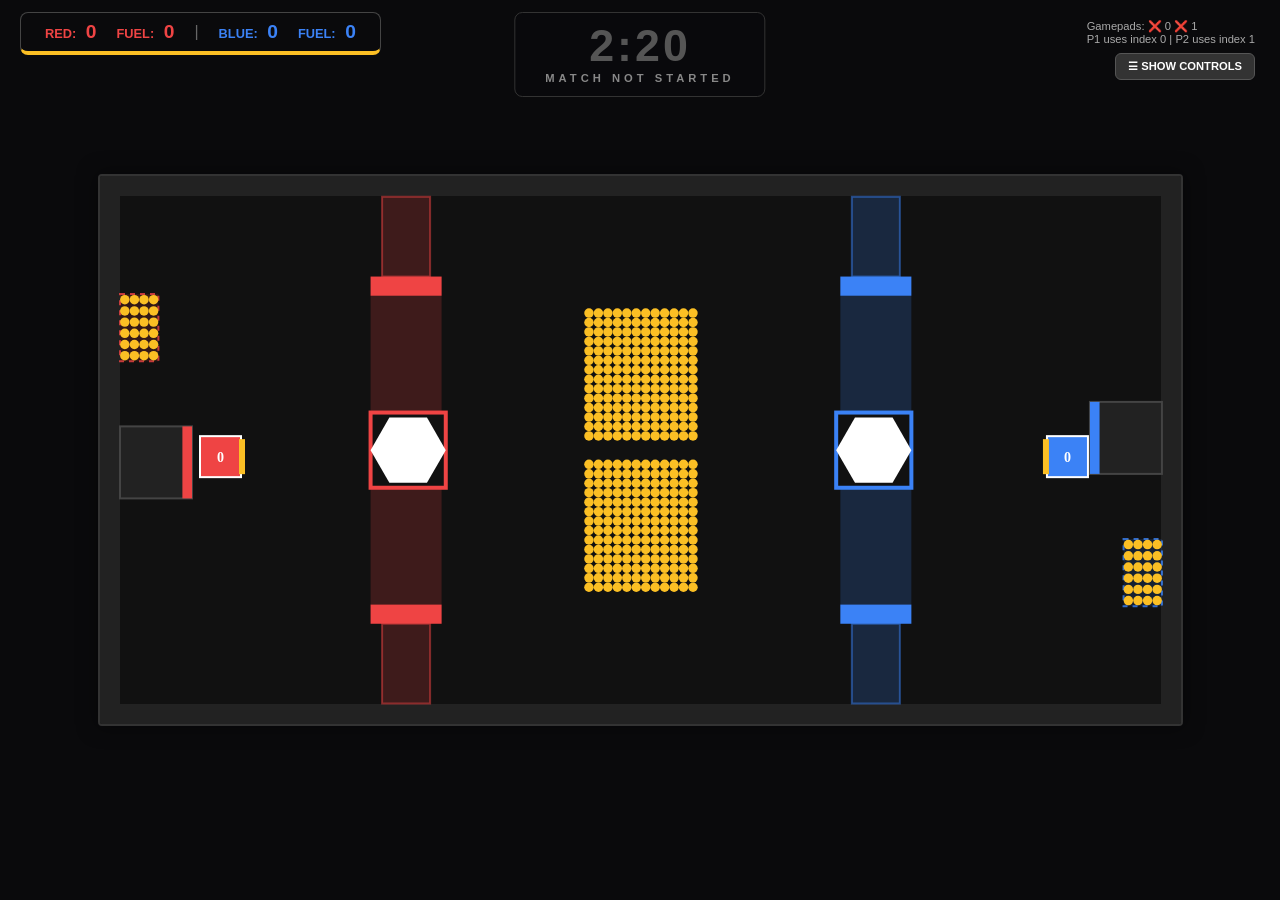
==== commit 7f0c1baa: "Remove bad element" ====
--- a/index.html
+++ b/index.html
@@ -74,30 +74,6 @@
             margin-top: 2px; transition: color 0.2s, text-shadow 0.2s;
         }
 
-        /* ── SHIFT PANEL ── */
-        #shift-panel {
-            position: absolute; bottom: 16px; left: 50%; transform: translateX(-50%);
-            display: flex; gap: 6px; align-items: center;
-            background: rgba(10,10,12,0.95); padding: 7px 16px;
-            border-radius: 8px; border: 1px solid #333; z-index: 10;
-        }
-        .hub-indicator {
-            display: flex; flex-direction: column; align-items: center; gap: 2px;
-            padding: 4px 10px; border-radius: 6px; border: 1px solid #333;
-            font-size: 0.65rem; font-weight: 900; text-transform: uppercase;
-            transition: all 0.3s;
-        }
-        .hub-indicator .hub-name { font-size: 0.55rem; color: #555; letter-spacing: 1px; }
-        .hub-indicator.hub-active-red   { background: rgba(239,68,68,0.2); border-color: #ef4444; color: #ef4444; }
-        .hub-indicator.hub-active-blue  { background: rgba(59,130,246,0.2); border-color: #3b82f6; color: #3b82f6; }
-        .hub-indicator.hub-inactive     { background: rgba(30,30,30,0.6); border-color: #333; color: #444; }
-        .hub-status-dot { width: 8px; height: 8px; border-radius: 50%; background: currentColor; }
-        .shift-divider { color: #444; font-size: 0.8rem; padding: 0 4px; }
-        #shift-label {
-            font-size: 0.7rem; font-weight: 900; color: #666; letter-spacing: 2px;
-            text-transform: uppercase; margin-right: 4px;
-        }
-
         /* ── RIGHT CONTROLS ── */
         .controls-wrapper { 
             position: absolute; top: 12px; right: 20px; z-index: 20; 
@@ -221,21 +197,6 @@
 </div>
 
 <div id="auto-winner">AUTO WON BY RED</div>
-
-<div id="shift-panel">
-    <span id="shift-label">HUB STATUS</span>
-    <div class="hub-indicator hub-inactive" id="hub-red">
-        <div class="hub-name">RED HUB</div>
-        <div class="hub-status-dot"></div>
-        <div id="hub-red-txt">INACTIVE</div>
-    </div>
-    <div class="shift-divider">|</div>
-    <div class="hub-indicator hub-inactive" id="hub-blue">
-        <div class="hub-name">BLUE HUB</div>
-        <div class="hub-status-dot"></div>
-        <div id="hub-blue-txt">INACTIVE</div>
-    </div>
-</div>
 
 <div class="controls-wrapper">
     <button id="toggle-controls-btn">☰ HIDE CONTROLS</button>
@@ -428,10 +389,6 @@
 }
 
 function updateHubUI(redActive, blueActive) {
-    document.getElementById('hub-red').className = 'hub-indicator ' + (redActive ? 'hub-active-red' : 'hub-inactive');
-    document.getElementById('hub-blue').className = 'hub-indicator ' + (blueActive ? 'hub-active-blue' : 'hub-inactive');
-    document.getElementById('hub-red-txt').innerText = redActive ? 'ACTIVE' : 'INACTIVE';
-    document.getElementById('hub-blue-txt').innerText = blueActive ? 'ACTIVE' : 'INACTIVE';
     hubRedActive = redActive; hubBlueActive = blueActive;
 }
 
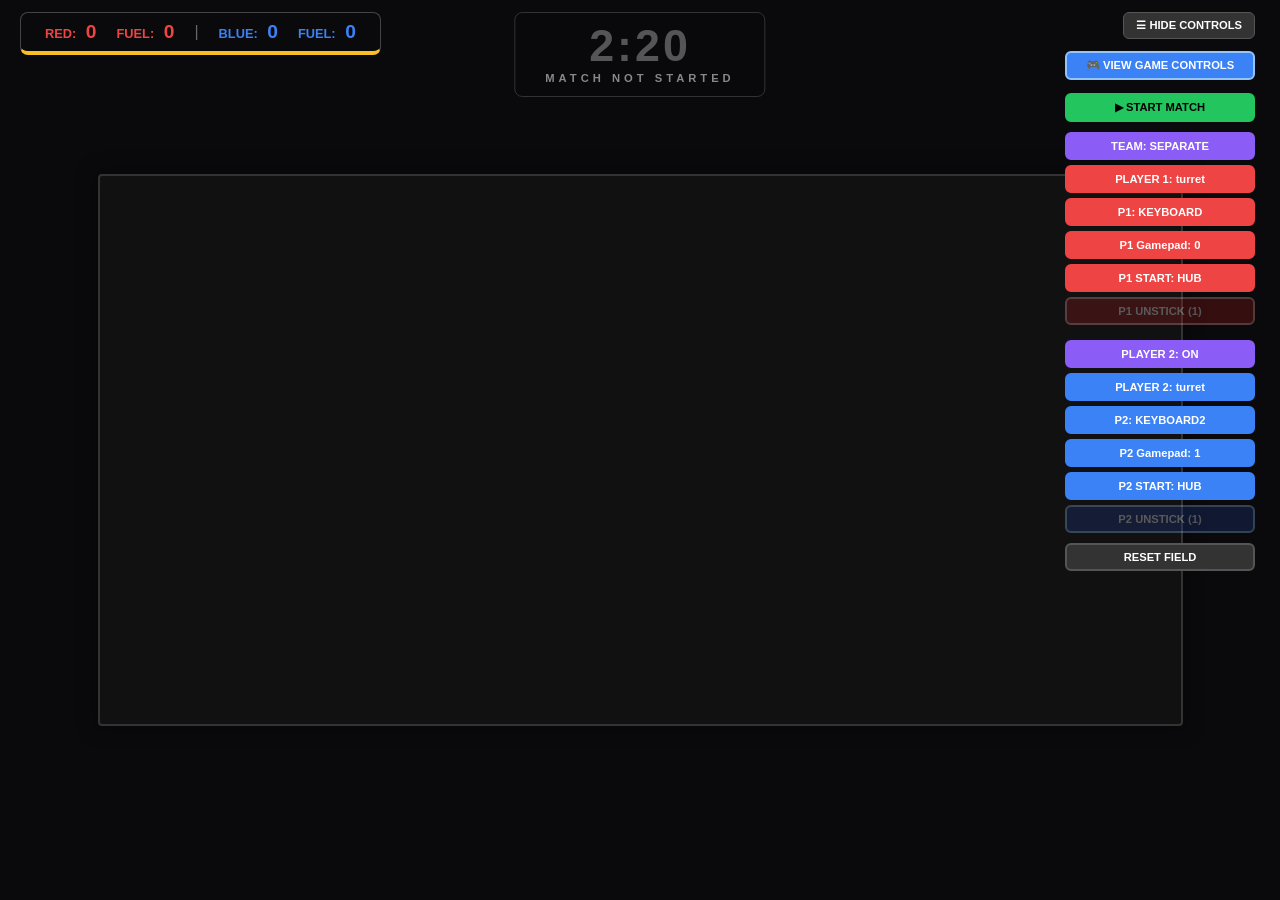
==== commit deeaddd9: "split files, broken" ====
--- a/index.html
+++ b/index.html
@@ -4,152 +4,7 @@
     <meta charset="UTF-8">
     <meta name="viewport" content="width=device-width, initial-scale=1.0">
     <title>FRC 2026 - Local Multiplayer</title>
-    <style>
-        * { box-sizing: border-box; }
-        body {
-            margin: 0;
-            background: #0a0a0c;
-            color: white;
-            font-family: 'Segoe UI', Tahoma, Geneva, Verdana, sans-serif;
-            display: flex;
-            flex-direction: column;
-            align-items: center;
-            justify-content: center;
-            min-height: 100vh;
-            overflow: hidden;
-        }
-
-        canvas {
-            background: #111;
-            border: 2px solid #333;
-            border-radius: 4px;
-            box-shadow: 0 0 20px rgba(0,0,0,0.5);
-            max-width: 98vw;
-            max-height: 92vh;
-            width: auto;
-            height: auto;
-            display: block;
-            margin: 0 auto;
-        }
-
-        /* ── TOP HUD ── */
-        .hud { 
-            position: absolute; top: 12px; left: 20px;
-            display: flex; gap: 20px; align-items: center;
-            background: rgba(10,10,12,0.95); padding: 8px 24px; 
-            border-radius: 8px; border: 1px solid #444; 
-            border-bottom: 4px solid #fbbf24; 
-            transition: border-bottom-color 0.1s;
-            z-index: 10;
-        }
-        .stat { font-size: 0.8rem; font-weight: bold; text-transform: uppercase; }
-        .stat span { font-size: 1.2rem; margin-left: 6px; }
-        .warning { color: #fff !important; font-weight: 900; background: #ef4444; padding: 0 4px; border-radius: 4px; }
-
-        /* ── TIMER PANEL ── */
-        #timer-panel {
-            position: absolute; top: 12px; left: 50%; transform: translateX(-50%);
-            display: flex; flex-direction: column; align-items: center;
-            pointer-events: none; z-index: 15;
-            background: rgba(10,10,12,0.85); padding: 10px 30px; border-radius: 8px; border: 1px solid #333;
-        }
-        #match-clock {
-            font-size: 2.8rem; font-weight: 900; letter-spacing: 3px;
-            color: #fff; text-shadow: 0 0 20px rgba(251,191,36,0.5);
-            line-height: 1;
-        }
-        #match-clock.auto-phase  { color: #a78bfa; text-shadow: 0 0 20px rgba(167,139,250,0.6); }
-        #match-clock.delay-phase { color: #ef4444; text-shadow: 0 0 20px rgba(239,68,68,0.6); }
-        #match-clock.endgame-phase { color: #f97316; text-shadow: 0 0 20px rgba(249,115,22,0.7); }
-        #match-clock.stopped { color: #555; text-shadow: none; }
-        
-        #phase-label {
-            font-size: 0.7rem; font-weight: 900; letter-spacing: 4px;
-            color: #888; margin-top: 4px; text-transform: uppercase;
-        }
-        
-        /* SHIFT COUNTDOWN */
-        #phase-timer {
-            font-size: 1.4rem; font-weight: 900; letter-spacing: 2px;
-            margin-top: 2px; transition: color 0.2s, text-shadow 0.2s;
-        }
-
-        /* ── RIGHT CONTROLS ── */
-        .controls-wrapper { 
-            position: absolute; top: 12px; right: 20px; z-index: 20; 
-            display: flex; flex-direction: column; align-items: flex-end; gap: 8px; 
-            max-height: 95vh; overflow-y: auto; padding-right: 5px;
-        }
-        .controls-wrapper::-webkit-scrollbar { width: 6px; }
-        .controls-wrapper::-webkit-scrollbar-thumb { background: #555; border-radius: 3px; }
-
-        #toggle-controls-btn { 
-            background: #333; color: white; border: 1px solid #555; 
-            width: auto; padding: 6px 12px; font-size: 0.7rem; margin-bottom: 4px; 
-        }
-        #toggle-controls-btn:hover { background: #444; }
-        
-        .controls { 
-            display: flex; flex-direction: column; gap: 5px; width: 190px; 
-            transition: opacity 0.2s, transform 0.2s; transform-origin: top right; 
-        }
-        .controls.collapsed { 
-            opacity: 0; pointer-events: none; transform: scale(0.95); height: 0; overflow: hidden;
-        }
-        
-        button { padding: 6px 10px; border-radius: 6px; border: 2px solid #fff; cursor: pointer; font-weight: 900; background: #fbbf24; color: #000; transition: transform 0.1s; font-size: 0.7rem; }
-        button:active { transform: scale(0.95); }
-        .red-team { background: #ef4444; color: white; border-color: #ef4444; }
-        .blue-team { background: #3b82f6; color: white; border-color: #3b82f6; }
-        .purple-team { background: #8b5cf6; color: white; border-color: #8b5cf6; }
-        #p2-toggle.disabled { background: #4b5563; border-color: #4b5563; color: #ccc;}
-        #reset-btn { background: #333; color: #fff; border-color: #555; margin-top: 5px;}
-        #start-btn { background: #22c55e; color: #000; border-color: #22c55e; margin-bottom: 5px;}
-        #start-btn.running { background: #f97316; color: #000; border-color: #f97316; }
-        #show-controls-btn { background: #3b82f6; border-color: #93c5fd; color: white; margin-bottom: 8px; }
-
-        .btn-unstick { background: #991b1b !important; border-color: #fca5a5 !important; }
-        .btn-unstick.blue-team { background: #1e3a8a !important; border-color: #93c5fd !important; }
-        .btn-unstick.disabled { opacity: 0.3; cursor: not-allowed; transform: none !important; }
-
-        /* ── SHIFT FLASH OVERLAY ── */
-        #shift-flash {
-            position: absolute; inset: 0; pointer-events: none; z-index: 50;
-            opacity: 0; background: rgba(255,255,255,0.08);
-            transition: opacity 0.15s;
-        }
-        #shift-flash.flash { opacity: 1; }
-
-        /* ── AUTO WIN BADGE ── */
-        #auto-winner {
-            position: absolute; top: 120px; left: 50%; transform: translateX(-50%);
-            font-size: 0.7rem; font-weight: 900; letter-spacing: 2px; color: #a78bfa;
-            opacity: 0; transition: opacity 0.5s; pointer-events: none; z-index: 20;
-        }
-        #auto-winner.visible { opacity: 1; }
-
-        /* ── CONTROLS MODAL ── */
-        #controls-modal {
-            position: fixed; inset: 0; background: rgba(0,0,0,0.85); z-index: 100;
-            display: flex; justify-content: center; align-items: center;
-            opacity: 1; transition: opacity 0.2s;
-        }
-        #controls-modal.hidden { opacity: 0; pointer-events: none; }
-        .modal-content {
-            background: #111; border: 2px solid #444; border-radius: 8px;
-            padding: 25px 40px; text-align: center; box-shadow: 0 0 40px rgba(0,0,0,1);
-            max-width: 400px; width: 90%;
-        }
-        .modal-content h2 { color: #fbbf24; margin-top: 0; font-weight: 900; letter-spacing: 2px; margin-bottom: 20px;}
-        .control-section { text-align: left; margin-bottom: 15px; background: rgba(255,255,255,0.05); padding: 12px 16px; border-radius: 6px; border-left: 3px solid #666;}
-        .control-section h3 { margin: 0 0 8px 0; color: #a78bfa; font-size: 0.95rem; letter-spacing: 1px; text-transform: uppercase; }
-        .control-section p { margin: 6px 0; font-size: 0.9rem; color: #ccc; }
-        .control-section b { color: #fff; background: rgba(255,255,255,0.1); padding: 2px 6px; border-radius: 4px; font-family: monospace; }
-        .control-section.highlight { border-left-color: #ef4444; background: rgba(239, 68, 68, 0.08); }
-        .control-section.highlight h3 { color: #ef4444; }
-        #close-controls-btn { margin-top: 15px; padding: 10px 30px; font-size: 0.9rem; width: 100%; background: #444; border-color: #666; color: white;}
-        #close-controls-btn:hover { background: #555; }
-    </style>
+    <link rel="stylesheet" href="css/style.css">
 </head>
 <body>
 
@@ -158,26 +13,22 @@
 <div id="controls-modal" class="hidden">
     <div class="modal-content">
         <h2>GAME CONTROLS</h2>
-        
         <div class="control-section">
             <h3>Keyboard</h3>
             <p><b>Space</b> = Shoot/Pass</p>
             <p><b>W</b> <b>A</b> <b>S</b> <b>D</b> = Move</p>
             <p><b>Arrows</b> or <b>J</b> / <b>L</b> = Turn</p>
         </div>
-        
         <div class="control-section">
             <h3>Controller</h3>
             <p><b>Right Joystick</b> = Turn</p>
             <p><b>Left Joystick</b> = Move</p>
             <p><b>Right Trigger</b> = Shoot/Pass</p>
         </div>
-        
         <div class="control-section highlight">
             <h3>Blitz Robot</h3>
             <p><b>E</b> or <b>Left Trigger</b> changes the side the intake is on.</p>
         </div>
-        
         <button id="close-controls-btn">CLOSE</button>
     </div>
 </div>
@@ -202,1456 +53,24 @@
     <button id="toggle-controls-btn">☰ HIDE CONTROLS</button>
     <div class="controls" id="control-panel">
         <button id="show-controls-btn">🎮 VIEW GAME CONTROLS</button>
-        
         <button id="start-btn">▶ START MATCH</button>
         <button id="team-mode-toggle" class="purple-team">TEAM: SEPARATE</button>
-        
         <button id="bot-red-toggle" class="red-team">PLAYER 1: turret</button>
         <button id="p1-input-toggle" class="red-team">P1: KEYBOARD</button>
         <button id="p1-start-toggle" class="red-team">P1 START: HUB</button>
         <button id="p1-unstick" class="red-team btn-unstick disabled">P1 UNSTICK (1)</button>
-        
         <div style="height: 5px;"></div>
-        
         <button id="p2-toggle" class="purple-team">PLAYER 2: ON</button>
         <button id="bot-blue-toggle" class="blue-team">PLAYER 2: turret</button>
         <button id="p2-input-toggle" class="blue-team">P2: KEYBOARD2</button>
         <button id="p2-start-toggle" class="blue-team">P2 START: HUB</button>
         <button id="p2-unstick" class="blue-team btn-unstick disabled">P2 UNSTICK (1)</button>
-        
         <button id="reset-btn">RESET FIELD</button>
     </div>
 </div>
 
 <canvas id="field"></canvas>
 
-<script>
-
-// ── AUDIO SYSTEM ── //
-const SFX = {
-    autoStart:    new Audio('[data-uri]'),
-    endgameStart: new Audio('[data-uri]'),
-    shiftChange:  new Audio('[data-uri]'),
-    end:          new Audio('[data-uri]'),
-    teleopStart:  new Audio('[data-uri]'),
-};
-Object.values(SFX).forEach(a => { a.preload = 'auto'; a.load(); });
-function playSound(key) {
-    const snd = SFX[key];
-    if (!snd) return;
-    snd.currentTime = 0;
-    snd.play().catch(() => {});
-}
-
-
-/** 2. CONFIG & MODELS **/
-const BOT_MODELS = {
-    'turret': { accel: 0.38, rotSpeed: 0.036, capacity: 105, fireRate: 70, w: 41, h: 41 },
-    'Miss Daisy': { accel: 0.38, rotSpeed: 0.036, capacity: 8, fireRate: 85, w: 41, h: 41 },
-    'double turret':  { accel: 0.38, rotSpeed: 0.036, capacity: 60, fireRate: 60, w: 41, h: 41 },
-    'dumper':  { accel: 0.38, rotSpeed: 0.036, capacity: 110, fireRate: 0, w: 41, h: 41 },
-    'Blitz':  { accel: 0.38, rotSpeed: 0.036, capacity: 15, fireRate: 0, w: 41, h: 41 },
-    '2910':  { accel: 0.38, rotSpeed: 0.036, capacity: 62, fireRate: -0, w: 41, h: 41 },
-    '3636': { accel: 0.38, rotSpeed: 0.036, capacity: 50, fireRate: 180, w: 41, h: 41 },
-    '3636 main season': { accel: 0.36, rotSpeed: 0.036, capacity: 20, fireRate: 500, w: 41, h: 41 },
-    'baguette': { accel: 0.35, rotSpeed: 0.036, capacity: 0, fireRate: 0, w: 20, h: 70 }
-};
-
-const S = 1.6; 
-const FIELD_W = 651.22 * S;
-const FIELD_H = 317.69 * S;
-const WALL_VISUAL = 20; 
-const BALL_R = (5.91 * S) / 2;
-const HUB_S = 47 * S;
-const BUMP_W = 44.4 * S;
-const BUMP_L = 73 * S;
-const BAR_L = 12 * S; 
-const TRENCH_L = 49.86 * S; 
-const RED_SHOOT_LIMIT = (156.61 * S) + (BUMP_W / 2);
-const BLUE_SHOOT_LIMIT = FIELD_W - (156.61 * S) - (BUMP_W / 2);
-
-const TOWER_OFFSET = 144 * S;
-const TOWER_DIM = 45 * S;
-const TOWER_WALL_DEPTH = 6 * S;
-
-// DEPOT DIMENSIONS
-const DEPOT_W = 24 * S;
-const DEPOT_H = 42 * S;
-
-const canvas = document.getElementById('field');
-const ctx = canvas.getContext('2d');
-canvas.width = FIELD_W + (WALL_VISUAL * 2); 
-canvas.height = FIELD_H + (WALL_VISUAL * 2);
-
-/** 3. MATCH TIMER & SHIFT SYSTEM **/
-const MATCH_PHASES = [
-    { name: 'AUTO',             start: 0,   end: 20,  redActive: true,  blueActive: true  },
-    { name: 'DELAY',            start: 20,  end: 23,  redActive: false, blueActive: false },
-    { name: 'TRANSITION SHIFT', start: 23,  end: 33,  redActive: true,  blueActive: true  },
-    { name: 'SHIFT 1',          start: 33,  end: 58,  redActive: null,  blueActive: null  },
-    { name: 'SHIFT 2',          start: 58,  end: 83,  redActive: null,  blueActive: null  },
-    { name: 'SHIFT 3',          start: 83,  end: 108, redActive: null,  blueActive: null  },
-    { name: 'SHIFT 4',          start: 108, end: 133, redActive: null,  blueActive: null  },
-    { name: 'END GAME',         start: 133, end: 163, redActive: true,  blueActive: true  }
-];
-
-const SHIFT_STATES = {
-    red:  [ { redActive: false, blueActive: true  }, { redActive: true,  blueActive: false }, { redActive: false, blueActive: true  }, { redActive: true,  blueActive: false } ],
-    blue: [ { redActive: true,  blueActive: false }, { redActive: false, blueActive: true  }, { redActive: true,  blueActive: false }, { redActive: false, blueActive: true  } ]
-};
-
-let matchRunning = false, startCountdown = 0, countdownInterval = null, matchElapsed = 0, endCooldown = 0;
-let autoPhaseEnded = false, autoWinner = 'red', autoScoreRed = 0, autoScoreBlue = 0;
-let hubRedActive = true, hubBlueActive = true, currentPhaseIdx = -1;
-
-let sameTeamMode = false; 
-let p2Enabled = true;
-let p1Input = 'keyboard';
-let p2Input = 'keyboard2';
-let p1StartIdx = 0, p2StartIdx = 0;
-let p1UnstickUsed = false, p2UnstickUsed = false;
-let p1FreezeUntil = 0, p2FreezeUntil = 0;
-let gamepads = [null, null];
-let p1GamepadIndex = 0;
-let p2GamepadIndex = 1;
-let gamepadStatusDiv = null;
-const START_LABELS = ['HUB', 'TOP TRENCH', 'BOT TRENCH'];
-
-function handleGamepadConnected(e) {
-    gamepads[e.gamepad.index] = e.gamepad;
-    updateGamepadStatusUI();
-}
-
-function handleGamepadDisconnected(e) {
-    gamepads[e.gamepad.index] = null;
-    updateGamepadStatusUI();
-}
-
-function updateGamepadStatusUI() {
-    if (!gamepadStatusDiv) {
-        const wrapper = document.querySelector('.controls-wrapper');
-        if (wrapper) {
-            gamepadStatusDiv = document.createElement('div');
-            gamepadStatusDiv.style.marginTop = '8px';
-            gamepadStatusDiv.style.fontSize = '0.7rem';
-            gamepadStatusDiv.style.color = '#aaa';
-            wrapper.insertBefore(gamepadStatusDiv, wrapper.firstChild);
-        } else return;
-    }
-    const connected = gamepads.map((gp, i) => gp ? `🎮 ${i}` : `❌ ${i}`).join(' ');
-    gamepadStatusDiv.innerHTML = `Gamepads: ${connected}<br>P1 uses index ${p1GamepadIndex} | P2 uses index ${p2GamepadIndex}`;
-}
-
-function addGamepadAssignButtons() {
-    const panel = document.getElementById('control-panel');
-    if (!panel || document.getElementById('p1-gamepad-assign')) return;
-    const p1Btn = document.createElement('button');
-    p1Btn.id = 'p1-gamepad-assign';
-    p1Btn.className = 'red-team';
-    p1Btn.innerHTML = `P1 Gamepad: ${p1GamepadIndex}`;
-    p1Btn.onclick = () => {
-        p1GamepadIndex = (p1GamepadIndex + 1) % 4;
-        p1Btn.innerHTML = `P1 Gamepad: ${p1GamepadIndex}`;
-        updateGamepadStatusUI();
-    };
-    const p2Btn = document.createElement('button');
-    p2Btn.id = 'p2-gamepad-assign';
-    p2Btn.className = 'blue-team';
-    p2Btn.innerHTML = `P2 Gamepad: ${p2GamepadIndex}`;
-    p2Btn.onclick = () => {
-        p2GamepadIndex = (p2GamepadIndex + 1) % 4;
-        p2Btn.innerHTML = `P2 Gamepad: ${p2GamepadIndex}`;
-        updateGamepadStatusUI();
-    };
-    const p1InputBtn = document.getElementById('p1-input-toggle');
-    if (p1InputBtn) p1InputBtn.parentNode.insertBefore(p1Btn, p1InputBtn.nextSibling);
-    const p2InputBtn = document.getElementById('p2-input-toggle');
-    if (p2InputBtn) p2InputBtn.parentNode.insertBefore(p2Btn, p2InputBtn.nextSibling);
-}
-
-function formatTime(s) {
-    s = Math.max(0, Math.ceil(s));
-    let m = Math.floor(s / 60), sec = s % 60;
-    return m + ":" + (sec < 10 ? "0" : "") + sec;
-}
-
-function getDisplayTime(elapsed) {
-    if (elapsed <= 20) return formatTime(20 - elapsed);
-    if (elapsed <= 23) return formatTime(23 - elapsed);
-    if (elapsed <= 163) return formatTime(163 - elapsed);
-    return "0:00";
-}
-
-function triggerShiftFlash() {
-    const el = document.getElementById('shift-flash');
-    el.classList.add('flash');
-    setTimeout(() => el.classList.remove('flash'), 200);
-}
-
-function updateHubUI(redActive, blueActive) {
-    hubRedActive = redActive; hubBlueActive = blueActive;
-}
-
-function getPulseColor(r, g, b) {
-    let p = (Math.sin(Date.now() / 250) + 1) / 2;
-    return `rgb(${Math.round(r+(255-r)*p)}, ${Math.round(g+(255-g)*p)}, ${Math.round(b+(255-b)*p)})`;
-}
-
-function updateHudBar() {
-    let hud = document.getElementById('main-hud');
-    if (!matchRunning) return hud.style.borderBottomColor = '#fbbf24'; 
-    let currentPhase = MATCH_PHASES[currentPhaseIdx];
-    if (!currentPhase) return;
-    let timeLeft = currentPhase.end - matchElapsed;
-
-    if (hubRedActive && hubBlueActive) hud.style.borderBottomColor = 'rgb(255, 255, 255)'; 
-    else if (hubRedActive) hud.style.borderBottomColor = timeLeft <= 10 ? getPulseColor(239, 68, 68) : 'rgb(239, 68, 68)';
-    else if (hubBlueActive) hud.style.borderBottomColor = timeLeft <= 10 ? getPulseColor(59, 130, 246) : 'rgb(59, 130, 246)';
-    else hud.style.borderBottomColor = 'rgb(85, 85, 85)'; 
-}
-
-function tickMatch() {
-    if (!matchRunning) return;
-    matchElapsed += 1/60; 
-
-    if (matchElapsed >= 163) {
-        matchRunning = false; endCooldown = 10;
-        playSound('end');
-        const endInterval = setInterval(() => { endCooldown = Math.max(0, endCooldown - 1); if (endCooldown === 0) clearInterval(endInterval); }, 1000);
-        document.getElementById('match-clock').innerText = "0:00";
-        document.getElementById('phase-label').innerText = "MATCH OVER";
-        document.getElementById('phase-timer').innerText = "";
-        document.getElementById('start-btn').innerText = "▶ START MATCH";
-        document.getElementById('start-btn').classList.remove('running');
-        document.getElementById('p1-unstick').classList.add('disabled');
-        document.getElementById('p2-unstick').classList.add('disabled');
-        updateHubUI(false, false); return;
-    }
-
-    let phaseIdx = MATCH_PHASES.findIndex(p => matchElapsed >= p.start && matchElapsed < p.end);
-    if (phaseIdx === -1) phaseIdx = 7; 
-
-    const phase = MATCH_PHASES[phaseIdx];
-    const clockEl = document.getElementById('match-clock');
-    const timerEl = document.getElementById('phase-timer');
-    
-    clockEl.innerText = getDisplayTime(matchElapsed);
-    document.getElementById('phase-label').innerText = phase.name;
-
-    clockEl.className = phaseIdx === 0 ? 'auto-phase' : (phaseIdx === 1 ? 'delay-phase' : (phaseIdx === 7 ? 'endgame-phase' : ''));
-
-    let phaseTimeLeft = Math.max(0, Math.ceil(phase.end - matchElapsed));
-    timerEl.innerText = phaseTimeLeft + "s";
-    
-    if (hubRedActive && hubBlueActive) {
-        timerEl.style.color = '#fff'; timerEl.style.textShadow = '0 0 10px rgba(255,255,255,0.5)';
-    } else if (hubRedActive) {
-        timerEl.style.color = '#ef4444'; timerEl.style.textShadow = '0 0 10px rgba(239,68,68,0.6)';
-    } else if (hubBlueActive) {
-        timerEl.style.color = '#3b82f6'; timerEl.style.textShadow = '0 0 10px rgba(59,130,246,0.6)';
-    } else {
-        timerEl.style.color = '#888'; timerEl.style.textShadow = 'none';
-    }
-
-    if (!autoPhaseEnded && matchElapsed >= 20) {
-        autoPhaseEnded = true;
-        playSound('end');
-        autoWinner = autoScoreBlue > autoScoreRed ? 'blue' : 'red';
-        const badge = document.getElementById('auto-winner');
-        badge.innerText = 'AUTO WON BY ' + autoWinner.toUpperCase();
-        badge.classList.add('visible');
-        setTimeout(() => badge.classList.remove('visible'), 3000);
-    }
-
-    if (phaseIdx !== currentPhaseIdx) {
-        currentPhaseIdx = phaseIdx;
-        let rAct = phase.redActive, bAct = phase.blueActive;
-        if (rAct === null) { rAct = SHIFT_STATES[autoWinner][phaseIdx - 3].redActive; bAct = SHIFT_STATES[autoWinner][phaseIdx - 3].blueActive; }
-        updateHubUI(rAct, bAct);
-        
-        if (phaseIdx === 2) { playSound('teleopStart'); }
-        if (phaseIdx === 7) { playSound('endgameStart'); }
-        if (phaseIdx >= 3 && phaseIdx <= 6) { triggerShiftFlash(); playSound('shiftChange'); }
-    }
-}
-
-/** 4. ROBOT ENGINE **/
-class Robot {
-    constructor(x, y, modelKey, startingAngle) {
-        this.x = x; this.y = y; this.vx = 0; this.vy = 0;
-        this.angle = startingAngle; this.vAngle = 0;
-        this.inventory = 0; this.lastShot = 0; this.streamCooldowns = [0, 0, 0, 0]; 
-        this.setModel(modelKey);
-        this.disruptedUntil = 0;
-    }
-
-    setModel(key) { 
-        this.model = BOT_MODELS[key]; 
-        this.name = key; 
-        
-        // Blitz custom state
-        this.intakeSide = 'right';
-        this.prevIntakeInput = false;
-    }
-
-    update(moveX, moveY, rotInput, rawActInput, rawToggleInput, alliance, obstacles, zones, otherBot = null) {
-        if (isNaN(this.x) || isNaN(this.y) || isNaN(this.vx) || isNaN(this.vy)) {
-            this.x = alliance === 'red' ? 80 : FIELD_W - 115;
-            this.y = FIELD_H/2 - 14; this.vx = 0; this.vy = 0; this.vAngle = 0;
-        }
-
-        let isActionActive = rawActInput;
-
-        // Blitz intake toggle
-        if (this.name === 'Blitz') {
-            if (rawToggleInput && !this.prevIntakeInput) {
-                this.intakeSide = this.intakeSide === 'right' ? 'left' : 'right';
-            }
-            this.prevIntakeInput = rawToggleInput;
-        }
-
-        if (matchRunning && currentPhaseIdx === 1) {
-            this.vx *= 0.5; this.vy *= 0.5; this.vAngle *= 0.5;
-            this.x += this.vx; this.y += this.vy; this.angle += this.vAngle;
-            return;
-        }
-
-        // Determine zone modifiers
-        let onBump = false, inTower = false, inDepot = false;
-        const myOBB = getOBB(this);
-        zones.forEach(z => {
-            if (z.type === 'bump' && collideOBB_AABB(myOBB, z).colliding) onBump = true;
-            if (z.type === 'tower' && collideOBB_AABB(myOBB, z).colliding) inTower = true;
-            if (z.type === 'depot' && collideOBB_AABB(myOBB, z).colliding) inDepot = true;
-        });
-
-        const rcx = this.x + this.model.w/2, rcy = this.y + this.model.h/2;
-        const isShootingZone = alliance === 'red' ? rcx < RED_SHOOT_LIMIT : rcx > BLUE_SHOOT_LIMIT;
-
-        let heldSpan = document.getElementById(alliance === 'red' ? 'heldRed' : 'heldBlue');
-        if (this.inventory >= this.model.capacity * 0.75) heldSpan.classList.add('warning');
-        else heldSpan.classList.remove('warning');
-
-        if (moveX !== 0 || moveY !== 0) {
-            const mag = Math.sqrt(moveX*moveX + moveY*moveY);
-            if (mag > 0.8) { moveX /= mag; moveY /= mag; }
-        }
-
-        let speedMod = inDepot ? 0.65 : 1.0;
-        let passSpeedDampen = this.name === 'Blitz' ? 0.60 : (this.name === 'dumper' ? 0.25 : (this.name === '2910' ? 0.25 : (this.name === '3636' ? 0.8 : (this.name === '3636 main season' ? 1.0 : 0.50))));
-        this.vx += moveX * (onBump ? 0.18 : (this.model.accel * speedMod * (isActionActive ? passSpeedDampen : 1.0)));
-        this.vy += moveY * (onBump ? 0.18 : (this.model.accel * speedMod * (isActionActive ? passSpeedDampen : 1.0)));
-
-        let isLockedOn = true;
-
-        const collidingWithOther = () => {
-            if (!otherBot) return false;
-            const myOBB = getOBB(this);
-            const otherOBB = getOBB(otherBot);
-            return collideOBB_OBB(myOBB, otherOBB).colliding;
-        };
-
-        const now = Date.now();
-        const isDisrupted = now < this.disruptedUntil;
-        const canAutoAim = !isDisrupted && isLockedOn;
-
-        if ((this.name === 'dumper' || this.name === '2910') && isActionActive && !inTower && !isDisrupted) {
-            let tx = isShootingZone ? zones.find(z => z.type === 'hub' && z.side === alliance).x + HUB_S/2 : (alliance === 'red' ? 40 : FIELD_W - 40);
-            let ty = isShootingZone ? zones.find(z => z.type === 'hub' && z.side === alliance).y + HUB_S/2 : (rcy < FIELD_H/2 ? 40 : FIELD_H - 40);
-            let diff = Math.atan2(ty - rcy, tx - rcx) + Math.PI - this.angle;
-            while (diff < -Math.PI) diff += Math.PI * 2; while (diff > Math.PI) diff -= Math.PI * 2;
-            let autoSpeedCap = 0.20 * speedMod * (isShootingZone ? 0.45 : 0.6);
-            if (collidingWithOther()) autoSpeedCap *= 0.2;
-            this.vAngle = Math.max(-autoSpeedCap, Math.min(autoSpeedCap, diff * 0.45));
-            if (Math.abs(diff) > 0.04) isLockedOn = false;
-        } else if (this.name === 'Blitz' && isActionActive && !inTower && !isDisrupted) {
-            let diff = 0;
-            if (isShootingZone) {
-                let tx = zones.find(z => z.type === 'hub' && z.side === alliance).x + HUB_S/2;
-                let ty = zones.find(z => z.type === 'hub' && z.side === alliance).y + HUB_S/2;
-                diff = Math.atan2(ty - rcy, tx - rcx) - this.angle;
-            } else {
-                let targetX = alliance === 'red' ? 0 : FIELD_W;
-                let targetY = rcy;
-                let hubYCenter = FIELD_H/2;
-                let hubClearance = (HUB_S/2) + 40;
-                if (Math.abs(rcy - hubYCenter) < hubClearance) {
-                    if (rcy < hubYCenter) targetY = hubYCenter - hubClearance;
-                    else targetY = hubYCenter + hubClearance;
-                }
-                let targetAngle = Math.atan2(targetY - rcy, targetX - rcx);
-                diff = targetAngle - this.angle;
-            }
-            while (diff < -Math.PI) diff += Math.PI * 2; while (diff > Math.PI) diff -= Math.PI * 2;
-            let autoSpeedCap = 0.20 * speedMod * (isShootingZone ? 0.45 : 0.6);
-            if (collidingWithOther()) autoSpeedCap *= 0.2;
-            this.vAngle = Math.max(-autoSpeedCap, Math.min(autoSpeedCap, diff * 0.45));
-            if (Math.abs(diff) > 0.06) isLockedOn = false;
-        } else {
-            this.vAngle += rotInput * (this.model.rotSpeed * speedMod * (isActionActive ? (isShootingZone ? 0.45 : 0.6) : 1.0));
-        }
-
-        this.vx *= 0.91; this.vy *= 0.91; this.vAngle *= 0.78;
-
-        // Tentative new position
-        let newX = this.x + this.vx;
-        let newY = this.y + this.vy;
-
-        // Helper to test OBB vs obstacle and resolve
-        const tryMove = (x, y) => {
-            let testBot = { ...this, x, y };
-            let testOBB = getOBB(testBot);
-
-            for (let o of obstacles) {
-                if (o.type === 'trench' && this.inventory < 85) continue;
-
-                const collision = collideOBB_AABB(testOBB, o);
-
-                if (collision.colliding) {
-                    // Push out along MTV
-                    const mtv = {
-                        x: collision.axis.x * collision.overlap,
-                        y: collision.axis.y * collision.overlap
-                    };
-
-                    x -= mtv.x;
-                    y -= mtv.y;
-
-                    testBot.x = x;
-                    testBot.y = y;
-                    testOBB = getOBB(testBot);
-
-                    break;
-                }
-            }
-
-            // Properly clamp TEST position to field bounds
-            const aabb = getOBB_AABB(testBot);
-
-            if (aabb.minX < 0) x += (0 - aabb.minX);
-            if (aabb.maxX > FIELD_W) x -= (aabb.maxX - FIELD_W);
-            if (aabb.minY < 0) y += (0 - aabb.minY);
-            if (aabb.maxY > FIELD_H) y -= (aabb.maxY - FIELD_H);
-
-            return { x, y };
-        };
-
-        const resultX = tryMove(newX, this.y);
-        const finalX = resultX.x;
-        const resultY = tryMove(this.x, newY);
-        const finalY = resultY.y;
-
-        this.x = finalX;
-        this.y = finalY;
-        this.angle += this.vAngle;
-
-        // Shooting logic with disruption
-        if (isActionActive && this.inventory > 0 && !inTower) {
-            if ((this.name === 'dumper' || this.name === 'Blitz' || this.name === '2910') && canAutoAim) {
-                if (isLockedOn) {
-                    if (now - this.lastShot > 500) for(let i=0; i<4; i++) this.streamCooldowns[i] = now + (i * 45);
-                    for (let i = 0; i < 4; i++) {
-                        if (now >= this.streamCooldowns[i] && this.inventory > 0) {
-                            this.fireSingleStream(i, 4, 5.5, isShootingZone, alliance, rcx, rcy);
-                            if (this.name === '2910') {
-                                this.streamCooldowns[i] = now + 55 + Math.random() * 25; this.lastShot = now;
-                            } else {
-                                this.streamCooldowns[i] = now + 105 + Math.random() * 55; this.lastShot = now;
-                            }
-                        }
-                    }
-                }
-            } else if (this.name === 'double turret' && !isDisrupted) {
-                if (now - this.lastShot > 500) {
-                    this.streamCooldowns[0] = now;
-                    this.streamCooldowns[1] = now + 60;
-                }
-                for (let i = 0; i < 2; i++) {
-                    if (now >= this.streamCooldowns[i] && this.inventory > 0) {
-                        this.fireSingleStream(i, 2, 15.0, isShootingZone, alliance, rcx, rcy);
-                        this.streamCooldowns[i] = now + 120;
-                        this.lastShot = now;
-                    }
-                }
-            } else if (!isDisrupted && now - this.lastShot > this.model.fireRate) {
-                this.fireStandard(isShootingZone, alliance, rcx, rcy, now);
-            }
-        }
-    }
-
-    fireSingleStream(streamIdx, totalStreams, customSpacing, isShooting, alliance, rcx, rcy) {
-        let launchAngle = this.angle;
-        let speed = 7;
-
-        if (isShooting) {
-            let z = zones.find(z => z.type === 'hub' && z.side === alliance);
-            launchAngle = Math.atan2((z.y+z.h/2)-rcy, (z.x+z.w/2)-rcx);
-        } else {
-            if (this.name === 'Blitz') {
-                // Uses the exact aligned angle to pass rather than recalculating loosely
-                launchAngle = this.angle; 
-                speed = 13 + Math.random()*2.0; 
-            } else {
-                let tx = alliance==='red'?40:FIELD_W-40, ty = rcy<FIELD_H/2?40:FIELD_H-40;
-                launchAngle = Math.atan2(ty-rcy, tx-rcx);
-                speed = (9.5 + (Math.hypot(tx-rcx, ty-rcy) * 0.01)) * (0.88 + Math.random()*0.22);
-            }
-        }
-
-        let pX = -Math.sin(launchAngle), pY = Math.cos(launchAngle);
-        let rAngle = launchAngle + (Math.random()-0.5)*(isShooting?0.01:0.08);
-        
-        let sSpacing = (streamIdx - (totalStreams - 1) / 2) * customSpacing;
-        
-        projectiles.push({ 
-            x: rcx + Math.cos(launchAngle)*(this.model.w/2+4) + pX*sSpacing, 
-            y: rcy + Math.sin(launchAngle)*(this.model.w/2+4) + pY*sSpacing, 
-            vx: Math.cos(rAngle)*speed, 
-            vy: Math.sin(rAngle)*speed, 
-            r: 4, 
-            owner: alliance, 
-            isPass: !isShooting 
-        });
-        
-        this.inventory--; 
-        document.getElementById(alliance === 'red' ? 'heldRed' : 'heldBlue').innerText = this.inventory;
-    }
-
-    fireStandard(isShooting, alliance, rcx, rcy, now) {
-        let launchAngle = this.angle, speed = 16;
-
-        if (this.name === '3636') {
-            speed = 6 + Math.random() * 3;
-        }
-
-        if (this.name === '3636 main season') {
-            speed = 6 + Math.random() * 3;
-        }
-
-        if (isShooting) {
-            let z = zones.find(z => z.type === 'hub' && z.side === alliance);
-            launchAngle = Math.atan2((z.y+z.h/2)-rcy, (z.x+z.w/2)-rcx);
-        } else {
-            let tx = alliance==='red'?40:FIELD_W-40, ty = rcy<FIELD_H/2?40:FIELD_H-40;
-            launchAngle = Math.atan2(ty-rcy, tx-rcx) + (Math.random()-0.5)*0.12;
-            speed = (13 + (Math.hypot(tx-rcx, ty-rcy)*0.012)) * (0.85 + Math.random()*0.25);
-        }
-        projectiles.push({ x: rcx + Math.cos(this.angle)*(this.model.w/2+5), y: rcy + Math.sin(this.angle)*(this.model.w/2+5), vx: Math.cos(launchAngle)*speed, vy: Math.sin(launchAngle)*speed, r: 4, owner: alliance, isPass: !isShooting });
-        this.inventory--; this.lastShot = now; document.getElementById(alliance === 'red' ? 'heldRed' : 'heldBlue').innerText = this.inventory;
-    }
-
-    draw(ctx, alliance) {
-        ctx.save(); ctx.translate(this.x + this.model.w/2, this.y + this.model.h/2); ctx.rotate(this.angle);
-        ctx.fillStyle = alliance === 'red' ? '#ef4444' : '#3b82f6'; ctx.fillRect(-this.model.w/2, -this.model.h/2, this.model.w, this.model.h);
-        ctx.strokeStyle = "white"; ctx.lineWidth = 2; ctx.strokeRect(-this.model.w/2, -this.model.h/2, this.model.w, this.model.h);
-
-        if (this.name === 'Blitz') {
-            // Draw wider side intake (YELLOW), no grey block
-            ctx.fillStyle = "#fbbf24";
-            if (this.intakeSide === 'right') {
-                ctx.fillRect(-this.model.w/2 + 2, this.model.h/2 - 6, this.model.w - 4, 12);
-            } else {
-                ctx.fillRect(-this.model.w/2 + 2, -this.model.h/2 - 6, this.model.w - 4, 12);
-            }
-        } else {
-            ctx.fillStyle = "#fbbf24";
-            let bY = (this.name === 'dumper' || this.name === '2910') ? -19 : -17.5;
-            let bW = (this.name === 'dumper' || this.name === '2910') ? 5 : 6;
-            let bH = (this.name === 'dumper' || this.name === '2910') ? 38 : 35;
-            ctx.fillRect(this.model.w/2 - 2, bY, bW, bH);
-        }
-
-        // Check trench collision indicator
-        if (matchRunning) {
-            const robots = p2Enabled ? [botRed, botBlue] : [botRed];
-            for (let bot of robots) {
-                if (bot.inventory >=  85) {
-                    ctx.save();
-                    ctx.font = 'bold 32px "Segoe UI", system-ui';
-                    ctx.textAlign = 'center';
-                    ctx.shadowBlur = 0;
-                    const worldX = bot.x + bot.model.w/2;
-                    const worldY = bot.y + bot.model.h/2 - bot.model.h/2 - 10;
-                    // White outline
-                    ctx.lineWidth = 3;
-                    ctx.strokeStyle = '#ffffff';
-                    ctx.strokeText('⚠', worldX, worldY);
-                    // Red fill
-                    ctx.fillStyle = '#ff0000';
-                    ctx.fillText('⚠', worldX, worldY);
-                    ctx.restore();
-                }
-            }
-        }
-
-        ctx.rotate(-this.angle); ctx.fillStyle = "#fff"; ctx.font = "bold 14px Segoe UI"; ctx.textAlign = "center"; ctx.fillText(this.inventory, 0, 5); ctx.restore();
-    }
-}
-
-/** 5. PHYSICS & MAP SETUP **/
-function resolveBallCollision(b1, b2) {
-    let dx = b2.x - b1.x, dy = b2.y - b1.y, distSq = dx*dx + dy*dy, minDist = b1.r + b2.r;
-    if (distSq < minDist * minDist) {
-        let dist = Math.sqrt(distSq); if (dist === 0) { dx = 1; dy = 0; dist = 1; }
-        let nx = dx / dist, ny = dy / dist, overlap = (minDist - dist), force = overlap * 0.45; 
-        b1.vx -= nx * force; b1.vy -= ny * force; b2.vx += nx * force; b2.vy += ny * force;
-        if (overlap > 0.1) { b1.isStatic = false; b2.isStatic = false; }
-        b1.x -= nx*overlap*0.05; b1.y -= ny*overlap*0.05; b2.x += nx*overlap*0.05; b2.y += ny*overlap*0.05;
-    }
-}
-
-let botRed = new Robot(80, FIELD_H/2 - 14, 'turret', 0);
-let botBlue = new Robot(FIELD_W - 115, FIELD_H/2 - 14, 'double turret', Math.PI);
-let balls = [], projectiles = [], scoringBalls = [], obstacles = [], zones = [];
-let scoreRed = 0, scoreBlue = 0; const keys = {};
-
-function addElement(x, y, w, h, type, side) { 
-    const el = { x, y, w, h, type, side }; 
-    if (['hub', 'barrier', 'trench', 'towerWall'].includes(type)) obstacles.push(el); 
-    zones.push(el); 
-}
-function buildLane(x, hubY, side, isTop) {
-    const bumpY = isTop ? hubY - BUMP_L : hubY + HUB_S; addElement(x, bumpY, BUMP_W, BUMP_L, 'bump', side);
-    const barY = isTop ? bumpY - BAR_L : bumpY + BUMP_L; addElement(x, barY, BUMP_W, BAR_L, 'barrier', side);
-    addElement(x + (BUMP_W/2) - (15 * S), isTop ? barY - TRENCH_L : barY + BAR_L, 30 * S, TRENCH_L, 'trench', side);
-}
-function initField() {
-    obstacles = []; zones = [];
-    addElement(156.61 * S, FIELD_H/2 - HUB_S/2, HUB_S, HUB_S, 'hub', 'red');
-    buildLane(156.61 * S, FIELD_H/2 - HUB_S/2, 'red', true); buildLane(156.61 * S, FIELD_H/2 - HUB_S/2, 'red', false);
-    addElement(0, TOWER_OFFSET, TOWER_DIM, TOWER_DIM, 'tower', 'red'); addElement(TOWER_DIM - TOWER_WALL_DEPTH, TOWER_OFFSET, TOWER_WALL_DEPTH, TOWER_DIM, 'towerWall', 'red');
-
-    addElement(FIELD_W - (156.61 * S) - HUB_S, FIELD_H/2 - HUB_S/2, HUB_S, HUB_S, 'hub', 'blue');
-    buildLane(FIELD_W - (156.61 * S) - BUMP_W, FIELD_H/2 - HUB_S/2, 'blue', true); buildLane(FIELD_W - (156.61 * S) - BUMP_W, FIELD_H/2 - HUB_S/2, 'blue', false);
-    addElement(FIELD_W - TOWER_DIM, FIELD_H - TOWER_OFFSET - TOWER_DIM, TOWER_DIM, TOWER_DIM, 'tower', 'blue'); addElement(FIELD_W - TOWER_DIM, FIELD_H - TOWER_OFFSET - TOWER_DIM, TOWER_WALL_DEPTH, TOWER_DIM, 'towerWall', 'blue');
-
-    // DEPOTS
-    let redDepotY = (82.32 * S) - (DEPOT_H / 2);
-    let blueDepotY = FIELD_H - (82.32 * S) - (DEPOT_H / 2);
-    addElement(0, redDepotY, DEPOT_W, DEPOT_H, 'depot', 'red');
-    addElement(FIELD_W - DEPOT_W, blueDepotY, DEPOT_W, DEPOT_H, 'depot', 'blue');
-}
-function spawnBalls() {
-    balls = []; 
-    // Central Field Balls
-    let sx = (FIELD_W/2) - (12*BALL_R*2)/2 + BALL_R, sy = (FIELD_H/2) - (30*BALL_R*2)/2 + BALL_R;
-    for (let r=0; r<30; r++) { 
-        if (r >= 14 && r <= 15) continue; 
-        for (let c=0; c<12; c++) balls.push({ x: sx+(c*BALL_R*2), y: sy+(r*BALL_R*2), r: BALL_R, vx: 0, vy: 0, isStatic: true, frictionMod: 1.0, wasOnBump: false, owner: null }); 
-    }
-
-    // Depot Balls (24 in each, 4x6 grid)
-    let redDepotY = (82.32 * S) - (DEPOT_H / 2);
-    let blueDepotY = FIELD_H - (82.32 * S) - (DEPOT_H / 2);
-    let blueDepotX = FIELD_W - DEPOT_W;
-    
-    let xStep = DEPOT_W / 4;
-    let yStep = DEPOT_H / 6;
-
-    for (let r = 0; r < 6; r++) {
-        for (let c = 0; c < 4; c++) {
-            // Red Depot Balls
-            balls.push({ x: c * xStep + xStep/2, y: redDepotY + r * yStep + yStep/2, r: BALL_R, vx: 0, vy: 0, isStatic: true, frictionMod: 1.0, wasOnBump: false, owner: null });
-            // Blue Depot Balls
-            balls.push({ x: blueDepotX + c * xStep + xStep/2, y: blueDepotY + r * yStep + yStep/2, r: BALL_R, vx: 0, vy: 0, isStatic: true, frictionMod: 1.0, wasOnBump: false, owner: null });
-        }
-    }
-}
-
-function rectRect(r1x, r1y, r1w, r1h, r2) { return r1x < r2.x + r2.w && r1x + r1w > r2.x && r1y < r2.y + r2.h && r1y + r1h > r2.y; }
-function circleRectCollision(c, r) {
-    let cx = Math.max(r.x, Math.min(c.x, r.x + r.w)), cy = Math.max(r.y, Math.min(c.y, r.y + r.h)), dx = c.x - cx, dy = c.y - cy, distSq = dx*dx + dy*dy;
-    if (distSq < c.r*c.r) { let dist = Math.sqrt(distSq); if (dist === 0) { dx = 1; dy = 0; dist = 1; } return { hit: true, nx: dx/dist, ny: dy/dist, overlap: c.r - dist }; } return { hit: false };
-}
-
-function getInputs(type, playerId) {   // playerId: 0 for P1, 1 for P2
-    let x=0, y=0, rot=0, act=false, toggleIn=false;
-    if (startCountdown > 0 || endCooldown > 0) return {x, y, rot, act, toggleIn};
-
-    if (type === 'keyboard') {
-        if (keys['KeyW']) y = -1; if (keys['KeyS']) y = 1; if (keys['KeyA']) x = -1; if (keys['KeyD']) x = 1;
-        if (keys['KeyQ']) rot = -1; if (keys['KeyE']) rot = 1;
-        if (keys['Space']) act = true;
-        if (keys['KeyX']) toggleIn = true;
-    }
-    else if (type === 'keyboard2') {
-        if (keys['ArrowUp']) y = -1; if (keys['ArrowDown']) y = 1; if (keys['ArrowLeft']) x = -1; if (keys['ArrowRight']) x = 1;
-        if (keys['KeyN']) rot = -1; if (keys['KeyM']) rot = 1;
-        if (keys['ShiftRight']) act = true;
-        if (keys['KeyE']) toggleIn = true;
-    }
-    else if (type === 'controller') {
-        // Choose which gamepad index based on player
-        const gpIdx = (playerId === 0) ? p1GamepadIndex : p2GamepadIndex;
-        const gp = navigator.getGamepads ? navigator.getGamepads()[gpIdx] : null;
-        if (!gp) return {x, y, rot, act, toggleIn};
-
-        if (gp.axes.length > 1) {
-            x = gp.axes[0] || 0;
-            y = gp.axes[1] || 0;
-        }
-        if (gp.axes.length > 2) {
-            rot = gp.axes[2] || 0;
-        }
-        const deadzone = 0.18;
-        if (Math.abs(x) < deadzone) x = 0;
-        if (Math.abs(y) < deadzone) y = 0;
-        if (Math.abs(rot) < deadzone) rot = 0;
-
-        const b = gp.buttons;
-        const rightTrigger = (b[7] && b[7].value) || 0;
-        const faceButton = (b[0] && b[0].pressed) || (b[1] && b[1].pressed) ||
-                          (b[2] && b[2].pressed) || (b[3] && b[3].pressed);
-        act = rightTrigger > 0.3 || faceButton;
-
-        const leftTrigger = (b[6] && b[6].value) || 0;
-        toggleIn = leftTrigger > 0.5;
-    }
-    return {x, y, rot, act, toggleIn};
-}
-
-// --- MODIFY THE UPDATE LOOP CALLS to pass playerId correctly ---
-// In the update() function, replace the two getInputs lines with:
-/*
-    let p1State = getInputs(p1Input, 0);
-    let p2State = getInputs(p2Input, 1);
-*/
-// Also in the draw() or any other place, ensure playerId is passed.
-// Since you didn't show the full update() here, I'll assume you modify it.
-
-// --- ADD EVENT LISTENERS AND INITIALIZATION for gamepads ---
-// Event listeners
-window.addEventListener('gamepadconnected', handleGamepadConnected);
-window.addEventListener('gamepaddisconnected', handleGamepadDisconnected);
-// Poll for gamepad state and add buttons on load
-setInterval(() => {
-    const gps = navigator.getGamepads();
-    for (let i = 0; i < gps.length; i++) {
-        if (gps[i] && (!gamepads[i] || gamepads[i].id !== gps[i].id)) gamepads[i] = gps[i];
-        else if (!gps[i] && gamepads[i]) gamepads[i] = null;
-    }
-    updateGamepadStatusUI();
-}, 500);
-window.addEventListener('DOMContentLoaded', () => {
-    addGamepadAssignButtons();
-    const gps = navigator.getGamepads();
-    for (let i = 0; i < gps.length; i++) if (gps[i]) gamepads[i] = gps[i];
-    updateGamepadStatusUI();
-});
-
-function getOBB(robot) {
-    const center = { x: robot.x + robot.model.w/2, y: robot.y + robot.model.h/2 };
-    const halfW = robot.model.w/2;
-    const halfH = robot.model.h/2;
-    const angle = robot.angle;
-    // corners relative to center
-    const cos = Math.cos(angle);
-    const sin = Math.sin(angle);
-    const axes = [
-        { x: cos, y: sin },                     // local X axis
-        { x: -sin, y: cos }                     // local Y axis
-    ];
-    return { center, halfW, halfH, angle, axes, w: robot.model.w, h: robot.model.h };
-}
-
-function projectOBB(obb, axis) {
-    const cx = obb.center.x, cy = obb.center.y;
-    const hw = obb.halfW, hh = obb.halfH;
-    const cos = Math.cos(obb.angle);
-    const sin = Math.sin(obb.angle);
-    // half-extents projected
-    const rx = hw * Math.abs(axis.x * cos + axis.y * sin);
-    const ry = hh * Math.abs(axis.x * -sin + axis.y * cos);
-    const centerProj = cx * axis.x + cy * axis.y;
-    return { min: centerProj - (rx + ry), max: centerProj + (rx + ry) };
-}
-
-function projectAABB(rect, axis) {
-    const centerX = rect.x + rect.w/2;
-    const centerY = rect.y + rect.h/2;
-    const halfW = rect.w/2;
-    const halfH = rect.h/2;
-    const proj = centerX * axis.x + centerY * axis.y;
-    const extent = halfW * Math.abs(axis.x) + halfH * Math.abs(axis.y);
-    return { min: proj - extent, max: proj + extent };
-}
-
-function getOBB_AABB(robot) {
-    const obb = getOBB(robot);
-    const cos = Math.cos(obb.angle);
-    const sin = Math.sin(obb.angle);
-    // half-extents in world axes
-    const hw = obb.halfW;
-    const hh = obb.halfH;
-    const extX = Math.abs(hw * cos) + Math.abs(hh * sin);
-    const extY = Math.abs(hw * sin) + Math.abs(hh * cos);
-    return {
-        minX: obb.center.x - extX,
-        maxX: obb.center.x + extX,
-        minY: obb.center.y - extY,
-        maxY: obb.center.y + extY,
-    };
-}
-
-function circleOBBCollision(c, obb) {
-    // Transform circle center into OBB local space
-    const dx = c.x - obb.center.x;
-    const dy = c.y - obb.center.y;
-    const cos = Math.cos(-obb.angle);
-    const sin = Math.sin(-obb.angle);
-    const localX = dx * cos - dy * sin;
-    const localY = dx * sin + dy * cos;
-
-    const halfW = obb.halfW;
-    const halfH = obb.halfH;
-    // Closest point on OBB in local space
-    const closestX = Math.max(-halfW, Math.min(halfW, localX));
-    const closestY = Math.max(-halfH, Math.min(halfH, localY));
-    // Distance from circle center to closest point
-    const distX = localX - closestX;
-    const distY = localY - closestY;
-    const distSq = distX * distX + distY * distY;
-    if (distSq < c.r * c.r) {
-        let overlap, nx, ny;
-        let dist = Math.sqrt(distSq);
-        if (dist === 0) {
-            // Circle center is inside OBB – push out along the nearest edge
-            const diffX = halfW - Math.abs(localX);
-            const diffY = halfH - Math.abs(localY);
-            if (diffX < diffY) {
-                nx = (localX > 0 ? 1 : -1);
-                ny = 0;
-                overlap = c.r + diffX;
-            } else {
-                nx = 0;
-                ny = (localY > 0 ? 1 : -1);
-                overlap = c.r + diffY;
-            }
-            // Transform normal to world space
-            const worldNx = nx * cos + ny * sin;
-            const worldNy = -nx * sin + ny * cos;
-            return { hit: true, nx: worldNx, ny: worldNy, overlap };
-        } else {
-            // Outside – normal points from closest point to circle center
-            const normX = distX / dist;
-            const normY = distY / dist;
-            nx = normX * cos + normY * sin;
-            ny = -normX * sin + normY * cos;
-            overlap = c.r - dist;
-            return { hit: true, nx, ny, overlap };
-        }
-    }
-    return { hit: false };
-}
-
-function collideOBB_OBB(obb1, obb2) {
-    const axes = [...obb1.axes, ...obb2.axes];
-    let overlap = Infinity;
-    let mtvAxis = null;
-    for (let axis of axes) {
-        const p1 = projectOBB(obb1, axis);
-        const p2 = projectOBB(obb2, axis);
-        const d = Math.min(p1.max, p2.max) - Math.max(p1.min, p2.min);
-        if (d <= 0) return { colliding: false };
-        if (d < overlap) {
-            overlap = d;
-            mtvAxis = axis;
-        }
-    }
-    // Ensure MTV points from obb1 to obb2
-    const dir = (obb2.center.x - obb1.center.x) * mtvAxis.x + (obb2.center.y - obb1.center.y) * mtvAxis.y;
-    if (dir < 0) {
-        mtvAxis = { x: -mtvAxis.x, y: -mtvAxis.y };
-    }
-    return { colliding: true, overlap, axis: mtvAxis };
-}
-
-function collideOBB_AABB(obb, rect) {
-    const axes = [...obb.axes, { x: 1, y: 0 }, { x: 0, y: 1 }];
-    let overlap = Infinity;
-    let mtvAxis = null;
-    for (let axis of axes) {
-        const p1 = projectOBB(obb, axis);
-        const p2 = projectAABB(rect, axis);
-        const d = Math.min(p1.max, p2.max) - Math.max(p1.min, p2.min);
-        if (d <= 0) return { colliding: false };
-        if (d < overlap) {
-            overlap = d;
-            mtvAxis = axis;
-        }
-    }
-    const dir = (rect.x + rect.w/2 - obb.center.x) * mtvAxis.x + (rect.y + rect.h/2 - obb.center.y) * mtvAxis.y;
-    if (dir < 0) {
-        mtvAxis = { x: -mtvAxis.x, y: -mtvAxis.y };
-    }
-    return { colliding: true, overlap, axis: mtvAxis };
-}
-
-function resolveCollision(obj1, obj2, collision, elasticity = 0.4) {
-    if (!collision.colliding) return false;
-    const mtv = { x: collision.axis.x * collision.overlap, y: collision.axis.y * collision.overlap };
-    // Position correction (split)
-    obj1.x -= mtv.x * 0.5;
-    obj1.y -= mtv.y * 0.5;
-    obj2.x += mtv.x * 0.5;
-    obj2.y += mtv.y * 0.5;
-    // Velocity response along collision normal
-    const n = collision.axis;
-    const relVelX = obj2.vx - obj1.vx;
-    const relVelY = obj2.vy - obj1.vy;
-    const velAlong = relVelX * n.x + relVelY * n.y;
-    if (velAlong < 0) {
-        const e = elasticity;
-        const imp = (1 + e) * velAlong;
-        const m1 = 1, m2 = 1; // equal mass
-        const invMassSum = 1/m1 + 1/m2;
-        const impulse = imp / invMassSum;
-        obj1.vx += (impulse / m1) * n.x;
-        obj1.vy += (impulse / m1) * n.y;
-        obj2.vx -= (impulse / m2) * n.x;
-        obj2.vy -= (impulse / m2) * n.y;
-    }
-    return true;
-}
-
-function getContactPoint(obb1, obb2, axis) {
-    // Get supporting points in direction of axis and opposite direction
-    const support1 = (obb, dir) => {
-        const halfW = obb.halfW, halfH = obb.halfH;
-        const cos = Math.cos(obb.angle), sin = Math.sin(obb.angle);
-        // local coordinates of extreme point in direction dir
-        let localX = 0, localY = 0;
-        if (dir.x * cos + dir.y * sin > 0) localX = halfW;
-        else localX = -halfW;
-        if (dir.x * -sin + dir.y * cos > 0) localY = halfH;
-        else localY = -halfH;
-        // rotate local to world
-        const worldX = obb.center.x + localX * cos - localY * sin;
-        const worldY = obb.center.y + localX * sin + localY * cos;
-        return { x: worldX, y: worldY };
-    };
-    const p1 = support1(obb1, axis);
-    const p2 = support1(obb2, { x: -axis.x, y: -axis.y });
-    // average as contact point
-    return { x: (p1.x + p2.x) / 2, y: (p1.y + p2.y) / 2 };
-}
-
-function resolveCollisionRobots(r1, r2, collision) {
-    if (!collision.colliding) return false;
-    const mtv = { x: collision.axis.x * collision.overlap, y: collision.axis.y * collision.overlap };
-    // Position correction
-    r1.x -= mtv.x * 0.5;
-    r1.y -= mtv.y * 0.5;
-    r2.x += mtv.x * 0.5;
-    r2.y += mtv.y * 0.5;
-
-    const obb1 = getOBB(r1);
-    const obb2 = getOBB(r2);
-    const contact = getContactPoint(obb1, obb2, collision.axis);
-
-    const r1_cx = contact.x - (r1.x + r1.model.w/2);
-    const r1_cy = contact.y - (r1.y + r1.model.h/2);
-    const r2_cx = contact.x - (r2.x + r2.model.w/2);
-    const r2_cy = contact.y - (r2.y + r2.model.h/2);
-
-    const v1_contact = {
-        x: r1.vx - r1.vAngle * r1_cy,
-        y: r1.vy + r1.vAngle * r1_cx
-    };
-    const v2_contact = {
-        x: r2.vx - r2.vAngle * r2_cy,
-        y: r2.vy + r2.vAngle * r2_cx
-    };
-    const relVel = { x: v2_contact.x - v1_contact.x, y: v2_contact.y - v1_contact.y };
-    const velAlong = relVel.x * collision.axis.x + relVel.y * collision.axis.y;
-    if (velAlong > 0) return false;
-
-    const e = 0.4;
-    const m1 = 1, m2 = 1;
-    const I1 = (1/12) * m1 * (r1.model.w * r1.model.w + r1.model.h * r1.model.h);
-    const I2 = (1/12) * m2 * (r2.model.w * r2.model.w + r2.model.h * r2.model.h);
-
-    const cross1 = (r1_cx * collision.axis.y - r1_cy * collision.axis.x);
-    const cross2 = (r2_cx * collision.axis.y - r2_cy * collision.axis.x);
-    const invMassSum = 1/m1 + 1/m2 + (cross1 * cross1)/I1 + (cross2 * cross2)/I2;
-    const impulseMag = -(1 + e) * velAlong / invMassSum;
-    const impulse = { x: impulseMag * collision.axis.x, y: impulseMag * collision.axis.y };
-
-    // Apply linear and angular impulse
-    r1.vx -= impulse.x / m1;
-    r1.vy -= impulse.y / m1;
-    r2.vx += impulse.x / m2;
-    r2.vy += impulse.y / m2;
-    r1.vAngle -= (r1_cx * impulse.y - r1_cy * impulse.x) / I1;
-    r2.vAngle += (r2_cx * impulse.y - r2_cy * impulse.x) / I2;
-
-    // --- Disruption logic: if either robot is auto-aim type and bump magnitude is significant ---
-    const autoAimTypes = ['Blitz', 'dumper', '2910'];
-    const now = Date.now();
-    const bumpStrength = Math.abs(impulseMag); // roughly velocity change magnitude
-
-    if (autoAimTypes.includes(r1.name) && bumpStrength > 1.2) {
-        r1.disruptedUntil = now + 400; // 0.4 sec disruption
-    }
-    if (autoAimTypes.includes(r2.name) && bumpStrength > 1.2) {
-        r2.disruptedUntil = now + 400;
-    }
-
-    return true;
-}
-
-function update() {
-    tickMatch(); updateHudBar(); const now = Date.now();
-    let p1State = getInputs(p1Input, 0);
-    let p2State = getInputs(p2Input, 1);
-
-    // Apply the unstick freeze penalty
-    if (now < p1FreezeUntil) { p1State = {x: 0, y: 0, rot: 0, act: false, toggleIn: false}; }
-    if (now < p2FreezeUntil) { p2State = {x: 0, y: 0, rot: 0, act: false, toggleIn: false}; }
-
-    botRed.update(p1State.x, p1State.y, p1State.rot, p1State.act, p1State.toggleIn, 'red', obstacles, zones, botBlue);
-    if (p2Enabled) botBlue.update(p2State.x, p2State.y, p2State.rot, p2State.act, p2State.toggleIn, sameTeamMode ? 'red' : 'blue', obstacles, zones, botRed);
-
-    if (p2Enabled) {
-        const obbRed = getOBB(botRed);
-        const obbBlue = getOBB(botBlue);
-        const collision = collideOBB_OBB(obbRed, obbBlue);
-        if (collision.colliding) {
-            resolveCollisionRobots(botRed, botBlue, collision);
-            // Clamp to field bounds
-            botRed.x = Math.max(0, Math.min(FIELD_W - botRed.model.w, botRed.x));
-            botRed.y = Math.max(0, Math.min(FIELD_H - botRed.model.h, botRed.y));
-            botBlue.x = Math.max(0, Math.min(FIELD_W - botBlue.model.w, botBlue.x));
-            botBlue.y = Math.max(0, Math.min(FIELD_H - botBlue.model.h, botBlue.y));
-        }
-    }
-
-    scoringBalls = scoringBalls.filter(sb => {
-        if (now >= sb.exitTime) {
-            let dir = sb.side === 'red' ? 1 : -1, eS = 4 + Math.random()*0.9, eA = (Math.random()-0.5)*0.8;
-            balls.push({
-                x: sb.side==='red' ? sb.hubX+HUB_S+BALL_R+2 : sb.hubX-BALL_R-2,
-                y: sb.hubY+HUB_S/2,
-                r: BALL_R,
-                vx: Math.cos(eA)*(dir*eS),
-                vy: Math.sin(eA)*eS,
-                isStatic: false,
-                frictionMod: 0.985,
-                rollTimer: now + 1500,
-                wasOnBump: false,
-                owner: sb.side,
-                noCollideUntil: now + 300    // <-- new: ignore collisions for 200ms
-            });
-            return false;
-        }
-        return true;
-    });
-
-    for (let i = 0; i < balls.length; i++) {
-        for (let j = i + 1; j < balls.length; j++) {
-            // Skip collision for newly ejected balls
-            if (balls[i].noCollideUntil && now < balls[i].noCollideUntil) continue;
-            if (balls[j].noCollideUntil && now < balls[j].noCollideUntil) continue;
-            resolveBallCollision(balls[i], balls[j]);
-        }
-    }
-
-    balls = balls.filter(b => {
-        let onB = false; zones.forEach(z => { if (z.type==='bump' && b.x>z.x && b.x<z.x+z.w && b.y>z.y && b.y<z.y+z.h) { onB = true; b.isStatic = false; b.vx += (b.x<z.x+z.w/2)?-0.12:0.12; } });
-        if (!onB && b.wasOnBump) { b.vx *= 0.15; b.vy *= 0.15; } b.wasOnBump = onB;
-        if (!b.isStatic) { b.x += b.vx; b.y += b.vy; let f = (b.rollTimer && now < b.rollTimer) ? b.frictionMod : (onB?0.96:0.91); b.vx *= f; b.vy *= f; if (Math.hypot(b.vx, b.vy) < 0.15) { b.vx=0; b.vy=0; b.isStatic=true; } }
-
-        if (b.x < b.r) {
-            b.x = b.r + 0.1; // slight push out
-            b.vx = Math.max(Math.abs(b.vx) * 0.5, 1.0); // minimum bounce away
-            b.isStatic = false;
-        }
-        if (b.x > FIELD_W - b.r) {
-            b.x = FIELD_W - b.r - 0.1;
-            b.vx = -Math.max(Math.abs(b.vx) * 0.5, 1.0);
-            b.isStatic = false;
-        }
-        if (b.y < b.r) {
-            b.y = b.r + 0.1;
-            b.vy = Math.max(Math.abs(b.vy) * 0.5, 1.0);
-            b.isStatic = false;
-        }
-        if (b.y > FIELD_H - b.r) {
-            b.y = FIELD_H - b.r - 0.1;
-            b.vy = -Math.max(Math.abs(b.vy) * 0.5, 1.0);
-            b.isStatic = false;
-        }
-
-        obstacles.forEach(o => {
-            if (o.type !== 'trench') {
-                let col = circleRectCollision(b, o);
-                if (col.hit) {
-                    b.isStatic = false;
-                    b.vx *= 0.8;
-                    b.vy *= 0.8;
-                    b.x += col.nx * col.overlap;
-                    b.y += col.ny * col.overlap;
-                }
-            }
-        });
-
-        let activeBots = p2Enabled ? [botRed, botBlue] : [botRed];
-        for(let bot of activeBots) {
-            let alliance = bot === botRed ? 'red' : (sameTeamMode ? 'red' : 'blue');
-            let ix, iy;
-
-            if (bot.name === 'Blitz') {
-                let intakeAngleOffset = bot.intakeSide === 'right' ? Math.PI/2 : -Math.PI/2;
-                ix = (bot.x+bot.model.w/2) + Math.cos(bot.angle + intakeAngleOffset)*(bot.model.w/2+5);
-                iy = (bot.y+bot.model.h/2) + Math.sin(bot.angle + intakeAngleOffset)*(bot.model.w/2+5);
-            } else {
-                ix = (bot.x+bot.model.w/2) + Math.cos(bot.angle)*(bot.model.w/2+10);
-                iy = (bot.y+bot.model.h/2) + Math.sin(bot.angle)*(bot.model.w/2+10);
-            }
-
-            if (Math.hypot(b.x-ix, b.y-iy)<9 && bot.inventory<bot.model.capacity) { bot.inventory++; document.getElementById(alliance==='red'?'heldRed':'heldBlue').innerText = bot.inventory; return false; }
-
-            const obb = getOBB(bot);
-            let rCol = circleOBBCollision(b, obb);
-            if (rCol.hit) {
-                b.isStatic = false;
-                b.owner = alliance;
-                b.x += rCol.nx * rCol.overlap;
-                b.y += rCol.ny * rCol.overlap;
-                b.vx += rCol.nx * (Math.abs(bot.vx) * 0.5 + 1.0);
-                b.vy += rCol.ny * (Math.abs(bot.vy) * 0.5 + 1.0);
-            }
-        }
-
-        let speed = Math.hypot(b.vx, b.vy);
-        if (speed > 25) {
-            b.vx = (b.vx / speed) * 25;
-            b.vy = (b.vy / speed) * 25;
-        }
-        return true;
-    });
-
-    projectiles = projectiles.filter(p => {
-        p.x+=p.vx; p.y+=p.vy; if (p.isPass) { p.vx*=0.975; p.vy*=0.975; }
-        if (p.x<p.r || p.x>FIELD_W-p.r) p.vx*=-0.4; if (p.y<p.r || p.y>FIELD_H-p.r) p.vy*=-0.4;
-        obstacles.forEach(o => { if (o.type==='hub' && !p.isPass && o.side!==p.owner) { let col = circleRectCollision(p, o); if(col.hit){p.vx*=-0.2;p.vy*=-0.2;} } });
-        let scored = false;
-        zones.forEach(z => {
-            // Intake radius aligned perfectly with the circumradius of the visual hexagon (HUB_S/2)
-            if (z.type === 'hub' && z.side === p.owner && !p.isPass && Math.hypot(p.x-(z.x+z.w/2), p.y-(z.y+z.h/2)) < HUB_S/2) {
-                scoringBalls.push({ exitTime: now + 300, hubX: z.x, hubY: z.y, side: z.side }); scored = true;
-                let isHubActive = p.owner === 'red' ? hubRedActive : hubBlueActive;
-                if (matchRunning && isHubActive) {
-                    if(p.owner === 'red') { scoreRed++; document.getElementById('scoreRedDisplay').innerText = scoreRed; if (!autoPhaseEnded) autoScoreRed++; }
-                    else { scoreBlue++; document.getElementById('scoreBlueDisplay').innerText = scoreBlue; if (!autoPhaseEnded) autoScoreBlue++; }
-                }
-            }
-        });
-        if (p.isPass && Math.hypot(p.vx, p.vy) < 0.95) { balls.push({ x: p.x, y: p.y, r: BALL_R, vx: p.vx*0.35, vy: p.vy*0.35, isStatic: false, wasOnBump: false, owner: p.owner }); return false; }
-        return !scored;
-    });
-}
-
-function draw() {
-    ctx.clearRect(0,0, canvas.width, canvas.height); ctx.fillStyle = "#111"; ctx.fillRect(0,0, canvas.width, canvas.height);
-    ctx.fillStyle = "#222"; ctx.fillRect(0,0, canvas.width, WALL_VISUAL); ctx.fillRect(0, canvas.height-WALL_VISUAL, canvas.width, WALL_VISUAL);
-    ctx.fillRect(0,0, WALL_VISUAL, canvas.height); ctx.fillRect(canvas.width-WALL_VISUAL, 0, WALL_VISUAL, canvas.height);
-    ctx.save(); ctx.translate(WALL_VISUAL, WALL_VISUAL);
-    
-    zones.forEach(z => {
-        const c = z.side === 'red' ? '239, 68, 68' : '59, 130, 246';
-        if (z.type === 'hub') {
-            const act = matchRunning ? (z.side === 'red' ? hubRedActive : hubBlueActive) : true;
-            ctx.globalAlpha = act ? 1.0 : 0.4;
-            ctx.strokeStyle = `rgb(${c})`;
-            ctx.lineWidth = 4;
-            ctx.strokeRect(z.x, z.y, z.w, z.h);
-            ctx.beginPath();
-            ctx.fillStyle = "white";
-            for(let i=0; i<6; i++) {
-                let a = (Math.PI/3)*i;
-                let px = (z.x+z.w/2) + (z.w/2)*Math.cos(a);
-                let py = (z.y+z.h/2) + (z.w/2)*Math.sin(a);
-                if(i===0) ctx.moveTo(px,py);
-                else ctx.lineTo(px,py);
-            }
-            ctx.fill();
-            ctx.globalAlpha = 1.0;
-
-            if (matchRunning && !act) {
-                // Clearer inactive text with background bar
-                ctx.font = 'bold 18px "Segoe UI", system-ui';
-                ctx.textAlign = 'center';
-                ctx.shadowBlur = 0;
-                const textX = z.x + z.w/2;
-                const textY = z.y + z.h/2 + 6;
-                // Background pill
-                ctx.fillStyle = 'rgba(0,0,0,0.75)';
-                const textWidth = ctx.measureText('INACTIVE').width;
-                ctx.fillRect(textX - textWidth/2 - 8, textY - 16, textWidth + 16, 24);
-                ctx.fillStyle = `rgb(${c})`;
-                ctx.fillText('INACTIVE', textX, textY);
-                ctx.fillStyle = 'white';
-                ctx.shadowBlur = 0;
-            }
-        } else if (z.type === 'barrier' || z.type === 'towerWall') { ctx.fillStyle = `rgb(${c})`; ctx.fillRect(z.x, z.y, z.w, z.h);
-        } else if (z.type === 'trench') { ctx.fillStyle = `rgba(${c}, 0.2)`; ctx.fillRect(z.x, z.y, z.w, z.h); ctx.strokeStyle = `rgba(${c}, 0.5)`; ctx.lineWidth = 2; ctx.strokeRect(z.x, z.y, z.w, z.h);
-        } else if (z.type === 'tower') { ctx.fillStyle = "#222"; ctx.fillRect(z.x, z.y, z.w, z.h); ctx.strokeStyle = "#444"; ctx.lineWidth = 2; ctx.strokeRect(z.x, z.y, z.w, z.h); 
-        } else if (z.type === 'depot') { 
-            ctx.fillStyle = `rgba(${c}, 0.15)`; ctx.fillRect(z.x, z.y, z.w, z.h); 
-            ctx.strokeStyle = `rgba(${c}, 0.8)`; ctx.setLineDash([5, 5]); ctx.lineWidth = 2; ctx.strokeRect(z.x, z.y, z.w, z.h); ctx.setLineDash([]);
-        } else { ctx.fillStyle = `rgba(${c}, 0.2)`; ctx.fillRect(z.x, z.y, z.w, z.h); }
-    });
-    
-    // Pulse effect if frozen
-    if (Date.now() < p1FreezeUntil && matchRunning) {
-        ctx.globalAlpha = 0.5 + Math.sin(Date.now() / 100) * 0.3;
-    }
-    botRed.draw(ctx, 'red');
-    ctx.globalAlpha = 1.0;
-
-    if (p2Enabled) {
-        if (Date.now() < p2FreezeUntil && matchRunning) {
-            ctx.globalAlpha = 0.5 + Math.sin(Date.now() / 100) * 0.3;
-        }
-        botBlue.draw(ctx, sameTeamMode ? 'red' : 'blue');
-        ctx.globalAlpha = 1.0;
-    }
-
-    ctx.fillStyle = "#fbbf24"; balls.forEach(b => { ctx.beginPath(); ctx.arc(b.x, b.y, b.r, 0, Math.PI*2); ctx.fill(); });
-    projectiles.forEach(p => { ctx.beginPath(); ctx.arc(p.x, p.y, p.r, 0, Math.PI*2); ctx.fill(); });
-
-    // Show warning if a robot is too full to go under the trench
-    const robots = p2Enabled ? [botRed, botBlue] : [botRed];
-    for (let bot of robots) {
-        if (bot.inventory >= 85) {  // ← Corrected condition
-            ctx.save();
-            ctx.font = 'bold 32px "Segoe UI", system-ui';
-            ctx.textAlign = 'center';
-            ctx.shadowBlur = 0;
-            const worldX = bot.x + bot.model.w/2;
-            const worldY = bot.y + bot.model.h/2 - bot.model.h/2 - 10;
-            // White outline
-            ctx.lineWidth = 3;
-            ctx.strokeStyle = '#ffffff';
-            ctx.strokeText('⚠', worldX, worldY);
-            // Red fill
-            ctx.fillStyle = '#ff0000';
-            ctx.fillText('⚠', worldX, worldY);
-            ctx.restore();
-        }
-    }
-
-    ctx.restore(); requestAnimationFrame(draw);
-}
-
-// GUI AND LISTENERS
-window.addEventListener('keydown', e => { keys[e.code] = true; if (['Space', 'ArrowUp', 'ArrowDown', 'ArrowLeft', 'ArrowRight'].includes(e.code)) e.preventDefault(); }, { passive: false });
-window.addEventListener('keyup', e => { keys[e.code] = false; if (['Space', 'ArrowUp', 'ArrowDown', 'ArrowLeft', 'ArrowRight'].includes(e.code)) e.preventDefault(); }, { passive: false });
-window.addEventListener('blur', () => { for (let k in keys) keys[k] = false; });
-document.querySelectorAll('button').forEach(btn => btn.addEventListener('click', function() { this.blur(); }));
-
-function getRedStartPos() {
-    let x = 156.61 * S - 45; 
-    let y = FIELD_H/2 - 17.5;
-    if (p1StartIdx === 1) { 
-        x = 156.61 * S - 20; 
-        y = (FIELD_H/2 - HUB_S/2 - BUMP_L - BAR_L) - (TRENCH_L/2) - 17.5;
-    } else if (p1StartIdx === 2) {
-        x = 156.61 * S - 20;
-        y = (FIELD_H/2 + HUB_S/2 + BUMP_L + BAR_L) + (TRENCH_L/2) - 17.5;
-    }
-    return {x, y, a: 0};
-}
-
-function getBlueStartPos() {
-    if (sameTeamMode) {
-         let x = 156.61 * S - 45; let y = FIELD_H/2 + 20;
-         if (p2StartIdx === 1) { x = 156.61 * S - 20; y = (FIELD_H/2 - HUB_S/2 - BUMP_L - BAR_L) - (TRENCH_L/2) + 20; }
-         if (p2StartIdx === 2) { x = 156.61 * S - 20; y = (FIELD_H/2 + HUB_S/2 + BUMP_L + BAR_L) + (TRENCH_L/2) + 20; }
-         return {x, y, a: 0};
-    }
-    let x = FIELD_W - (156.61 * S) + 10; 
-    let y = FIELD_H/2 - 17.5;
-    if (p2StartIdx === 1) { 
-        x = FIELD_W - (156.61 * S) - 15;
-        y = (FIELD_H/2 - HUB_S/2 - BUMP_L - BAR_L) - (TRENCH_L/2) - 17.5;
-    } else if (p2StartIdx === 2) { 
-        x = FIELD_W - (156.61 * S) - 15;
-        y = (FIELD_H/2 + HUB_S/2 + BUMP_L + BAR_L) + (TRENCH_L/2) - 17.5;
-    }
-    return {x, y, a: Math.PI};
-}
-
-function resetBots() {
-    let rPos = getRedStartPos();
-    botRed.x = rPos.x; botRed.y = rPos.y; botRed.vx=0; botRed.vy=0; botRed.vAngle=0; botRed.angle=rPos.a;
-    // Reset toggle states on spawn
-    botRed.prevIntakeInput = false;
-    
-    if (p2Enabled) {
-        let bPos = getBlueStartPos();
-        botBlue.x = bPos.x; botBlue.y = bPos.y; botBlue.angle = bPos.a;
-        botBlue.vx=0; botBlue.vy=0; botBlue.vAngle=0;
-        botBlue.prevIntakeInput = false;
-    }
-
-    // Reset unstick logic
-    p1UnstickUsed = false; p2UnstickUsed = false;
-    p1FreezeUntil = 0; p2FreezeUntil = 0;
-    document.getElementById('p1-unstick').classList.remove('disabled');
-    document.getElementById('p2-unstick').classList.remove('disabled');
-}
-
-// ── UNSTICK TELEPORT BUTTONS ── //
-document.getElementById('p1-unstick').onclick = function() {
-    if (!matchRunning || p1UnstickUsed) return;
-    p1UnstickUsed = true;
-    this.classList.add('disabled');
-    
-    let rPos = getRedStartPos();
-    botRed.x = rPos.x; botRed.y = rPos.y; 
-    botRed.vx = 0; botRed.vy = 0; botRed.vAngle = 0; botRed.angle = rPos.a;
-    
-    p1FreezeUntil = Date.now() + 3000;
-};
-
-document.getElementById('p2-unstick').onclick = function() {
-    if (!matchRunning || p2UnstickUsed || !p2Enabled) return;
-    p2UnstickUsed = true;
-    this.classList.add('disabled');
-    
-    let bPos = getBlueStartPos();
-    botBlue.x = bPos.x; botBlue.y = bPos.y;
-    botBlue.vx = 0; botBlue.vy = 0; botBlue.vAngle = 0; botBlue.angle = bPos.a;
-    
-    p2FreezeUntil = Date.now() + 3000;
-};
-
-document.getElementById('p1-start-toggle').onclick = function() {
-    if (matchRunning || startCountdown > 0) return;
-    p1StartIdx = (p1StartIdx + 1) % 3;
-    this.innerText = "P1 START: " + START_LABELS[p1StartIdx];
-    resetBots();
-};
-
-document.getElementById('p2-start-toggle').onclick = function() {
-    if (matchRunning || startCountdown > 0) return;
-    p2StartIdx = (p2StartIdx + 1) % 3;
-    this.innerText = "P2 START: " + START_LABELS[p2StartIdx];
-    resetBots();
-};
-
-document.getElementById('toggle-controls-btn').onclick = function() {
-    const p = document.getElementById('control-panel'); p.classList.toggle('collapsed');
-    this.innerText = p.classList.contains('collapsed') ? "☰ SHOW CONTROLS" : "☰ HIDE CONTROLS";
-};
-
-// ── CONTROLS MODAL LOGIC ── //
-document.getElementById('show-controls-btn').onclick = function() {
-    document.getElementById('controls-modal').classList.remove('hidden');
-};
-document.getElementById('close-controls-btn').onclick = function() {
-    document.getElementById('controls-modal').classList.add('hidden');
-};
-
-document.getElementById('team-mode-toggle').onclick = function() {
-    sameTeamMode = !sameTeamMode; this.innerText = "TEAM: " + (sameTeamMode ? "CO-OP (RED)" : "SEPARATE");
-    document.getElementById('bot-blue-toggle').className = sameTeamMode ? "red-team" : "blue-team";
-    document.getElementById('p2-input-toggle').className = sameTeamMode ? "red-team" : "blue-team";
-    document.getElementById('p2-start-toggle').className = sameTeamMode ? "red-team" : "blue-team";
-    document.getElementById('p2-unstick').className = sameTeamMode ? "red-team btn-unstick" : "blue-team btn-unstick";
-    
-    if (sameTeamMode && p2UnstickUsed) document.getElementById('p2-unstick').classList.add('disabled');
-    else if (!sameTeamMode && p2UnstickUsed) document.getElementById('p2-unstick').classList.add('disabled');
-    
-    document.getElementById('reset-btn').click();
-};
-document.getElementById('p1-input-toggle').onclick = function() {
-    p1Input = p1Input === 'keyboard' ? 'keyboard2' : p1Input === 'keyboard2' ? 'controller' : 'keyboard';
-    this.innerText = "P1: " + p1Input.toUpperCase();
-};
-document.getElementById('p2-input-toggle').onclick = function() {
-    p2Input = p2Input === 'keyboard' ? 'keyboard2' : p2Input === 'keyboard2' ? 'controller' : 'keyboard';
-    this.innerText = "P2: " + p2Input.toUpperCase();
-};
-
-document.getElementById('p2-toggle').onclick = () => {
-    p2Enabled = !p2Enabled; let btn = document.getElementById('p2-toggle');
-    if (p2Enabled) { btn.innerText = "PLAYER 2: ON"; btn.classList.remove('disabled'); resetBots(); } 
-    else { btn.innerText = "PLAYER 2: OFF"; btn.classList.add('disabled'); botBlue.x = -1000; botBlue.y = -1000; }
-};
-
-document.getElementById('start-btn').onclick = () => {
-    if (matchRunning || startCountdown > 0) {
-        matchRunning = false; startCountdown = 0; endCooldown = 0; if (countdownInterval) clearInterval(countdownInterval);
-        document.getElementById('start-btn').innerText = '▶ START MATCH'; document.getElementById('start-btn').classList.remove('running');
-        document.getElementById('match-clock').className = 'stopped'; document.getElementById('match-clock').innerText = "2:20";
-        document.getElementById('phase-label').innerText = 'MATCH STOPPED'; document.getElementById('phase-timer').innerText = ""; 
-        document.getElementById('p1-unstick').classList.add('disabled'); document.getElementById('p2-unstick').classList.add('disabled');
-        updateHubUI(false, false);
-    } else {
-
-        // Auto-hide controls when match starts
-        const panel = document.getElementById('control-panel');
-        if (!panel.classList.contains('collapsed')) {
-            panel.classList.add('collapsed');
-            document.getElementById('toggle-controls-btn').innerText = "☰ SHOW CONTROLS";
-        }
-
-        scoreRed = 0; scoreBlue = 0; document.getElementById('scoreRedDisplay').innerText = 0; document.getElementById('scoreBlueDisplay').innerText = 0;
-        botRed.inventory = 0; botBlue.inventory = 0; document.getElementById('heldRed').innerText = 0; document.getElementById('heldBlue').innerText = 0;
-        autoScoreRed = 0; autoScoreBlue = 0; autoPhaseEnded = false; currentPhaseIdx = -1; spawnBalls(); resetBots();
-        
-        startCountdown = 3; document.getElementById('match-clock').innerText = startCountdown; document.getElementById('match-clock').className = 'stopped';
-        document.getElementById('phase-label').innerText = "MATCH STARTING..."; document.getElementById('phase-timer').innerText = "";
-        document.getElementById('start-btn').innerText = '⏹ CANCEL START'; document.getElementById('start-btn').classList.add('running');
-        countdownInterval = setInterval(() => {
-            startCountdown--;
-            if (startCountdown > 0) document.getElementById('match-clock').innerText = startCountdown;
-            else { 
-                clearInterval(countdownInterval); startCountdown = 0; matchElapsed = 0; matchRunning = true; 
-                playSound('autoStart');
-                updateHubUI(true, true); document.getElementById('start-btn').innerText = '⏹ STOP MATCH'; 
-                
-                // Enable unstick buttons when match begins (if they haven't been used somehow)
-                if(!p1UnstickUsed) document.getElementById('p1-unstick').classList.remove('disabled');
-                if(!p2UnstickUsed) document.getElementById('p2-unstick').classList.remove('disabled');
-            }
-        }, 1000);
-    }
-};
-
-document.getElementById('bot-red-toggle').onclick = () => { 
-    if (matchRunning || startCountdown > 0) return; 
-    const mk = Object.keys(BOT_MODELS); botRed.setModel(mk[(mk.indexOf(botRed.name)+1)%mk.length]); document.getElementById('bot-red-toggle').innerText = "PLAYER 1: " + botRed.name; 
-};
-document.getElementById('bot-blue-toggle').onclick = () => { 
-    if (matchRunning || startCountdown > 0) return; 
-    const mk = Object.keys(BOT_MODELS); botBlue.setModel(mk[(mk.indexOf(botBlue.name)+1)%mk.length]); document.getElementById('bot-blue-toggle').innerText = "PLAYER 2: " + botBlue.name; 
-};
-
-document.getElementById('reset-btn').onclick = () => { 
-    matchRunning = false; scoreRed = 0; scoreBlue = 0; startCountdown = 0; endCooldown = 0; if (countdownInterval) clearInterval(countdownInterval);
-    document.getElementById('scoreRedDisplay').innerText = 0; document.getElementById('scoreBlueDisplay').innerText = 0; 
-    botRed.inventory = 0; botBlue.inventory = 0; document.getElementById('heldRed').innerText = 0; document.getElementById('heldBlue').innerText = 0; 
-    matchElapsed = 0; document.getElementById('match-clock').innerText = "2:20"; document.getElementById('match-clock').className = 'stopped';
-    document.getElementById('phase-label').innerText = "MATCH NOT STARTED"; document.getElementById('phase-timer').innerText = "";
-    document.getElementById('start-btn').innerText = "▶ START MATCH"; document.getElementById('start-btn').classList.remove('running'); 
-    
-    // Disable unstick buttons when match is stopped
-    document.getElementById('p1-unstick').classList.add('disabled');
-    document.getElementById('p2-unstick').classList.add('disabled');
-
-    updateHubUI(false, false); spawnBalls(); resetBots();
-};
-
-// Initially hide controls panel
-document.getElementById('control-panel').classList.add('collapsed');
-document.getElementById('toggle-controls-btn').innerText = "☰ SHOW CONTROLS";
-
-initField(); spawnBalls(); updateHubUI(false, false);
-setInterval(update, 1000/60); draw();
-</script>
+<script type="module" src="js/main.js"></script>
 </body>
 </html>
--- a/css/style.css
+++ b/css/style.css
@@ -0,0 +1,144 @@
+* { box-sizing: border-box; }
+body {
+    margin: 0;
+    background: #0a0a0c;
+    color: white;
+    font-family: 'Segoe UI', Tahoma, Geneva, Verdana, sans-serif;
+    display: flex;
+    flex-direction: column;
+    align-items: center;
+    justify-content: center;
+    min-height: 100vh;
+    overflow: hidden;
+}
+
+canvas {
+    background: #111;
+    border: 2px solid #333;
+    border-radius: 4px;
+    box-shadow: 0 0 20px rgba(0,0,0,0.5);
+    max-width: 98vw;
+    max-height: 92vh;
+    width: auto;
+    height: auto;
+    display: block;
+    margin: 0 auto;
+}
+
+/* TOP HUD */
+.hud {
+    position: absolute; top: 12px; left: 20px;
+    display: flex; gap: 20px; align-items: center;
+    background: rgba(10,10,12,0.95); padding: 8px 24px;
+    border-radius: 8px; border: 1px solid #444;
+    border-bottom: 4px solid #fbbf24;
+    transition: border-bottom-color 0.1s;
+    z-index: 10;
+}
+.stat { font-size: 0.8rem; font-weight: bold; text-transform: uppercase; }
+.stat span { font-size: 1.2rem; margin-left: 6px; }
+.warning { color: #fff !important; font-weight: 900; background: #ef4444; padding: 0 4px; border-radius: 4px; }
+
+/* TIMER PANEL */
+#timer-panel {
+    position: absolute; top: 12px; left: 50%; transform: translateX(-50%);
+    display: flex; flex-direction: column; align-items: center;
+    pointer-events: none; z-index: 15;
+    background: rgba(10,10,12,0.85); padding: 10px 30px; border-radius: 8px; border: 1px solid #333;
+}
+#match-clock {
+    font-size: 2.8rem; font-weight: 900; letter-spacing: 3px;
+    color: #fff; text-shadow: 0 0 20px rgba(251,191,36,0.5);
+    line-height: 1;
+}
+#match-clock.auto-phase  { color: #a78bfa; text-shadow: 0 0 20px rgba(167,139,250,0.6); }
+#match-clock.delay-phase { color: #ef4444; text-shadow: 0 0 20px rgba(239,68,68,0.6); }
+#match-clock.endgame-phase { color: #f97316; text-shadow: 0 0 20px rgba(249,115,22,0.7); }
+#match-clock.stopped { color: #555; text-shadow: none; }
+
+#phase-label {
+    font-size: 0.7rem; font-weight: 900; letter-spacing: 4px;
+    color: #888; margin-top: 4px; text-transform: uppercase;
+}
+
+/* SHIFT COUNTDOWN */
+#phase-timer {
+    font-size: 1.4rem; font-weight: 900; letter-spacing: 2px;
+    margin-top: 2px; transition: color 0.2s, text-shadow 0.2s;
+}
+
+/* RIGHT CONTROLS */
+.controls-wrapper {
+    position: absolute; top: 12px; right: 20px; z-index: 20;
+    display: flex; flex-direction: column; align-items: flex-end; gap: 8px;
+    max-height: 95vh; overflow-y: auto; padding-right: 5px;
+}
+.controls-wrapper::-webkit-scrollbar { width: 6px; }
+.controls-wrapper::-webkit-scrollbar-thumb { background: #555; border-radius: 3px; }
+
+#toggle-controls-btn {
+    background: #333; color: white; border: 1px solid #555;
+    width: auto; padding: 6px 12px; font-size: 0.7rem; margin-bottom: 4px;
+}
+#toggle-controls-btn:hover { background: #444; }
+
+.controls {
+    display: flex; flex-direction: column; gap: 5px; width: 190px;
+    transition: opacity 0.2s, transform 0.2s; transform-origin: top right;
+}
+.controls.collapsed {
+    opacity: 0; pointer-events: none; transform: scale(0.95); height: 0; overflow: hidden;
+}
+
+button { padding: 6px 10px; border-radius: 6px; border: 2px solid #fff; cursor: pointer; font-weight: 900; background: #fbbf24; color: #000; transition: transform 0.1s; font-size: 0.7rem; }
+button:active { transform: scale(0.95); }
+.red-team { background: #ef4444; color: white; border-color: #ef4444; }
+.blue-team { background: #3b82f6; color: white; border-color: #3b82f6; }
+.purple-team { background: #8b5cf6; color: white; border-color: #8b5cf6; }
+#p2-toggle.disabled { background: #4b5563; border-color: #4b5563; color: #ccc;}
+#reset-btn { background: #333; color: #fff; border-color: #555; margin-top: 5px;}
+#start-btn { background: #22c55e; color: #000; border-color: #22c55e; margin-bottom: 5px;}
+#start-btn.running { background: #f97316; color: #000; border-color: #f97316; }
+#show-controls-btn { background: #3b82f6; border-color: #93c5fd; color: white; margin-bottom: 8px; }
+
+.btn-unstick { background: #991b1b !important; border-color: #fca5a5 !important; }
+.btn-unstick.blue-team { background: #1e3a8a !important; border-color: #93c5fd !important; }
+.btn-unstick.disabled { opacity: 0.3; cursor: not-allowed; transform: none !important; }
+
+/* SHIFT FLASH OVERLAY */
+#shift-flash {
+    position: absolute; inset: 0; pointer-events: none; z-index: 50;
+    opacity: 0; background: rgba(255,255,255,0.08);
+    transition: opacity 0.15s;
+}
+#shift-flash.flash { opacity: 1; }
+
+/* AUTO WIN BADGE */
+#auto-winner {
+    position: absolute; top: 120px; left: 50%; transform: translateX(-50%);
+    font-size: 0.7rem; font-weight: 900; letter-spacing: 2px; color: #a78bfa;
+    opacity: 0; transition: opacity 0.5s; pointer-events: none; z-index: 20;
+}
+#auto-winner.visible { opacity: 1; }
+
+/* CONTROLS MODAL */
+#controls-modal {
+    position: fixed; inset: 0; background: rgba(0,0,0,0.85); z-index: 100;
+    display: flex; justify-content: center; align-items: center;
+    opacity: 1; transition: opacity 0.2s;
+}
+#controls-modal.hidden { opacity: 0; pointer-events: none; }
+.modal-content {
+    background: #111; border: 2px solid #444; border-radius: 8px;
+    padding: 25px 40px; text-align: center; box-shadow: 0 0 40px rgba(0,0,0,1);
+    max-width: 400px; width: 90%;
+}
+.modal-content h2 { color: #fbbf24; margin-top: 0; font-weight: 900; letter-spacing: 2px; margin-bottom: 20px;}
+.control-section { text-align: left; margin-bottom: 15px; background: rgba(255,255,255,0.05); padding: 12px 16px; border-radius: 6px; border-left: 3px solid #666;}
+.control-section h3 { margin: 0 0 8px 0; color: #a78bfa; font-size: 0.95rem; letter-spacing: 1px; text-transform: uppercase; }
+.control-section p { margin: 6px 0; font-size: 0.9rem; color: #ccc; }
+.control-section b { color: #fff; background: rgba(255,255,255,0.1); padding: 2px 6px; border-radius: 4px; font-family: monospace; }
+.control-section.highlight { border-left-color: #ef4444; background: rgba(239, 68, 68, 0.08); }
+.control-section.highlight h3 { color: #ef4444; }
+#close-controls-btn { margin-top: 15px; padding: 10px 30px; font-size: 0.9rem; width: 100%; background: #444; border-color: #666; color: white;}
+#close-controls-btn:hover { background: #555; }
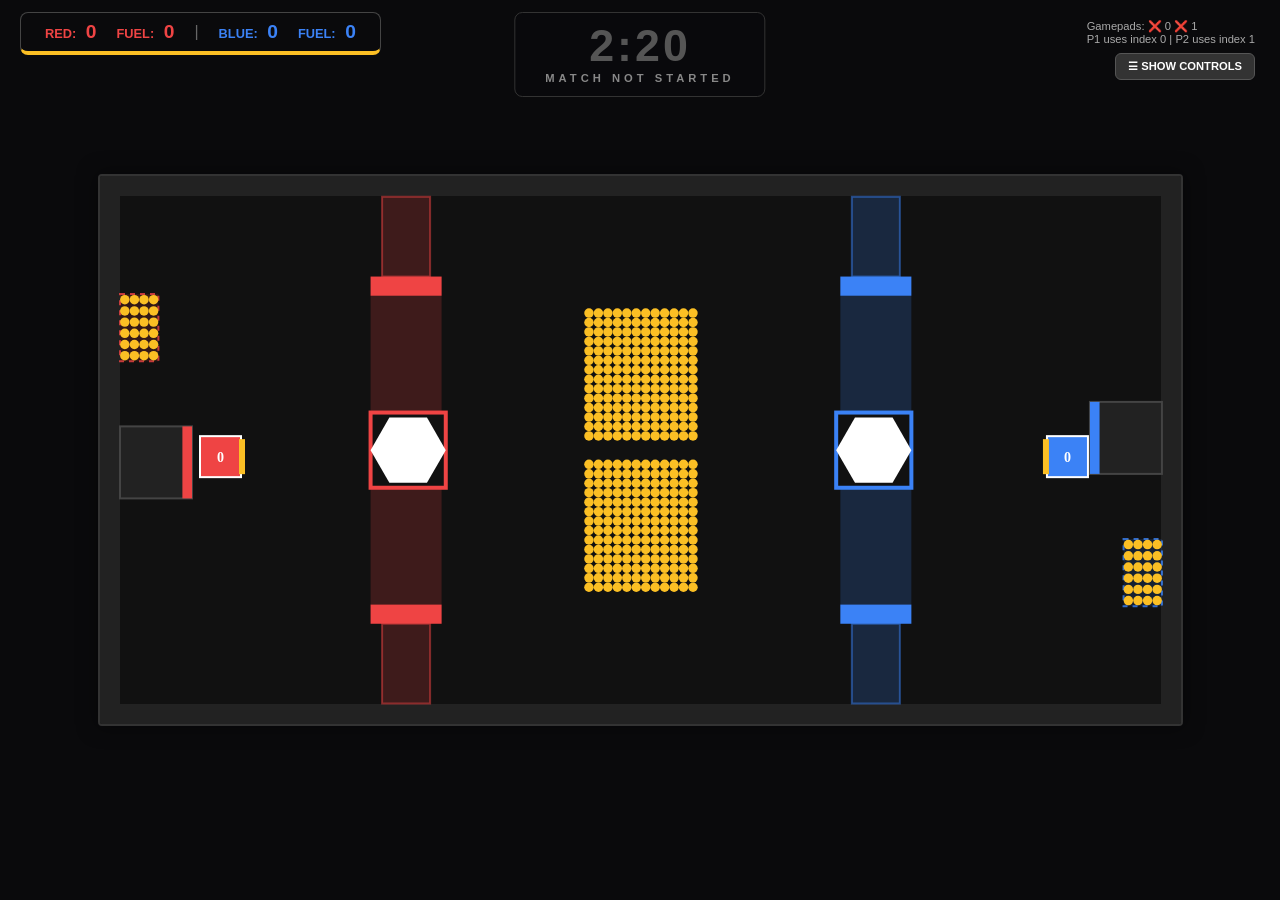
==== commit dda6cb8a: "reorganization" ====
--- a/index.html
+++ b/index.html
@@ -4,7 +4,7 @@
     <meta charset="UTF-8">
     <meta name="viewport" content="width=device-width, initial-scale=1.0">
     <title>FRC 2026 - Local Multiplayer</title>
-    <link rel="stylesheet" href="css/style.css">
+    <link rel="stylesheet" href="style.css">
 </head>
 <body>
 
@@ -13,22 +13,26 @@
 <div id="controls-modal" class="hidden">
     <div class="modal-content">
         <h2>GAME CONTROLS</h2>
+        
         <div class="control-section">
             <h3>Keyboard</h3>
             <p><b>Space</b> = Shoot/Pass</p>
             <p><b>W</b> <b>A</b> <b>S</b> <b>D</b> = Move</p>
             <p><b>Arrows</b> or <b>J</b> / <b>L</b> = Turn</p>
         </div>
+        
         <div class="control-section">
             <h3>Controller</h3>
             <p><b>Right Joystick</b> = Turn</p>
             <p><b>Left Joystick</b> = Move</p>
             <p><b>Right Trigger</b> = Shoot/Pass</p>
         </div>
+        
         <div class="control-section highlight">
             <h3>Blitz Robot</h3>
             <p><b>E</b> or <b>Left Trigger</b> changes the side the intake is on.</p>
         </div>
+        
         <button id="close-controls-btn">CLOSE</button>
     </div>
 </div>
@@ -53,24 +57,29 @@
     <button id="toggle-controls-btn">☰ HIDE CONTROLS</button>
     <div class="controls" id="control-panel">
         <button id="show-controls-btn">🎮 VIEW GAME CONTROLS</button>
+        
         <button id="start-btn">▶ START MATCH</button>
         <button id="team-mode-toggle" class="purple-team">TEAM: SEPARATE</button>
+        
         <button id="bot-red-toggle" class="red-team">PLAYER 1: turret</button>
         <button id="p1-input-toggle" class="red-team">P1: KEYBOARD</button>
         <button id="p1-start-toggle" class="red-team">P1 START: HUB</button>
         <button id="p1-unstick" class="red-team btn-unstick disabled">P1 UNSTICK (1)</button>
+        
         <div style="height: 5px;"></div>
+        
         <button id="p2-toggle" class="purple-team">PLAYER 2: ON</button>
         <button id="bot-blue-toggle" class="blue-team">PLAYER 2: turret</button>
         <button id="p2-input-toggle" class="blue-team">P2: KEYBOARD2</button>
         <button id="p2-start-toggle" class="blue-team">P2 START: HUB</button>
         <button id="p2-unstick" class="blue-team btn-unstick disabled">P2 UNSTICK (1)</button>
+        
         <button id="reset-btn">RESET FIELD</button>
     </div>
 </div>
 
 <canvas id="field"></canvas>
 
-<script type="module" src="js/main.js"></script>
+<script type="module" src="script.js"></script>
 </body>
 </html>
--- a/style.css
+++ b/style.css
@@ -0,0 +1,135 @@
+* { box-sizing: border-box; }
+body {
+    margin: 0;
+    background: #0a0a0c;
+    color: white;
+    font-family: 'Segoe UI', Tahoma, Geneva, Verdana, sans-serif;
+    display: flex;
+    flex-direction: column;
+    align-items: center;
+    justify-content: center;
+    min-height: 100vh;
+    overflow: hidden;
+}
+
+canvas {
+    background: #111;
+    border: 2px solid #333;
+    border-radius: 4px;
+    box-shadow: 0 0 20px rgba(0,0,0,0.5);
+    max-width: 98vw;
+    max-height: 92vh;
+    width: auto;
+    height: auto;
+    display: block;
+    margin: 0 auto;
+}
+
+.hud {
+    position: absolute; top: 12px; left: 20px;
+    display: flex; gap: 20px; align-items: center;
+    background: rgba(10,10,12,0.95); padding: 8px 24px;
+    border-radius: 8px; border: 1px solid #444;
+    border-bottom: 4px solid #fbbf24;
+    transition: border-bottom-color 0.1s;
+    z-index: 10;
+}
+.stat { font-size: 0.8rem; font-weight: bold; text-transform: uppercase; }
+.stat span { font-size: 1.2rem; margin-left: 6px; }
+.warning { color: #fff !important; font-weight: 900; background: #ef4444; padding: 0 4px; border-radius: 4px; }
+
+#timer-panel {
+    position: absolute; top: 12px; left: 50%; transform: translateX(-50%);
+    display: flex; flex-direction: column; align-items: center;
+    pointer-events: none; z-index: 15;
+    background: rgba(10,10,12,0.85); padding: 10px 30px; border-radius: 8px; border: 1px solid #333;
+}
+#match-clock {
+    font-size: 2.8rem; font-weight: 900; letter-spacing: 3px;
+    color: #fff; text-shadow: 0 0 20px rgba(251,191,36,0.5);
+    line-height: 1;
+}
+#match-clock.auto-phase  { color: #a78bfa; text-shadow: 0 0 20px rgba(167,139,250,0.6); }
+#match-clock.delay-phase { color: #ef4444; text-shadow: 0 0 20px rgba(239,68,68,0.6); }
+#match-clock.endgame-phase { color: #f97316; text-shadow: 0 0 20px rgba(249,115,22,0.7); }
+#match-clock.stopped { color: #555; text-shadow: none; }
+#phase-label {
+    font-size: 0.7rem; font-weight: 900; letter-spacing: 4px;
+    color: #888; margin-top: 4px; text-transform: uppercase;
+}
+#phase-timer {
+    font-size: 1.4rem; font-weight: 900; letter-spacing: 2px;
+    margin-top: 2px; transition: color 0.2s, text-shadow 0.2s;
+}
+
+.controls-wrapper {
+    position: absolute; top: 12px; right: 20px; z-index: 20;
+    display: flex; flex-direction: column; align-items: flex-end; gap: 8px;
+    max-height: 95vh; overflow-y: auto; padding-right: 5px;
+}
+.controls-wrapper::-webkit-scrollbar { width: 6px; }
+.controls-wrapper::-webkit-scrollbar-thumb { background: #555; border-radius: 3px; }
+
+#toggle-controls-btn {
+    background: #333; color: white; border: 1px solid #555;
+    width: auto; padding: 6px 12px; font-size: 0.7rem; margin-bottom: 4px;
+}
+#toggle-controls-btn:hover { background: #444; }
+
+.controls {
+    display: flex; flex-direction: column; gap: 5px; width: 190px;
+    transition: opacity 0.2s, transform 0.2s; transform-origin: top right;
+}
+.controls.collapsed {
+    opacity: 0; pointer-events: none; transform: scale(0.95); height: 0; overflow: hidden;
+}
+
+button { padding: 6px 10px; border-radius: 6px; border: 2px solid #fff; cursor: pointer; font-weight: 900; background: #fbbf24; color: #000; transition: transform 0.1s; font-size: 0.7rem; }
+button:active { transform: scale(0.95); }
+.red-team { background: #ef4444; color: white; border-color: #ef4444; }
+.blue-team { background: #3b82f6; color: white; border-color: #3b82f6; }
+.purple-team { background: #8b5cf6; color: white; border-color: #8b5cf6; }
+#p2-toggle.disabled { background: #4b5563; border-color: #4b5563; color: #ccc;}
+#reset-btn { background: #333; color: #fff; border-color: #555; margin-top: 5px;}
+#start-btn { background: #22c55e; color: #000; border-color: #22c55e; margin-bottom: 5px;}
+#start-btn.running { background: #f97316; color: #000; border-color: #f97316; }
+#show-controls-btn { background: #3b82f6; border-color: #93c5fd; color: white; margin-bottom: 8px; }
+
+.btn-unstick { background: #991b1b !important; border-color: #fca5a5 !important; }
+.btn-unstick.blue-team { background: #1e3a8a !important; border-color: #93c5fd !important; }
+.btn-unstick.disabled { opacity: 0.3; cursor: not-allowed; transform: none !important; }
+
+#shift-flash {
+    position: absolute; inset: 0; pointer-events: none; z-index: 50;
+    opacity: 0; background: rgba(255,255,255,0.08);
+    transition: opacity 0.15s;
+}
+#shift-flash.flash { opacity: 1; }
+
+#auto-winner {
+    position: absolute; top: 120px; left: 50%; transform: translateX(-50%);
+    font-size: 0.7rem; font-weight: 900; letter-spacing: 2px; color: #a78bfa;
+    opacity: 0; transition: opacity 0.5s; pointer-events: none; z-index: 20;
+}
+#auto-winner.visible { opacity: 1; }
+
+#controls-modal {
+    position: fixed; inset: 0; background: rgba(0,0,0,0.85); z-index: 100;
+    display: flex; justify-content: center; align-items: center;
+    opacity: 1; transition: opacity 0.2s;
+}
+#controls-modal.hidden { opacity: 0; pointer-events: none; }
+.modal-content {
+    background: #111; border: 2px solid #444; border-radius: 8px;
+    padding: 25px 40px; text-align: center; box-shadow: 0 0 40px rgba(0,0,0,1);
+    max-width: 400px; width: 90%;
+}
+.modal-content h2 { color: #fbbf24; margin-top: 0; font-weight: 900; letter-spacing: 2px; margin-bottom: 20px;}
+.control-section { text-align: left; margin-bottom: 15px; background: rgba(255,255,255,0.05); padding: 12px 16px; border-radius: 6px; border-left: 3px solid #666;}
+.control-section h3 { margin: 0 0 8px 0; color: #a78bfa; font-size: 0.95rem; letter-spacing: 1px; text-transform: uppercase; }
+.control-section p { margin: 6px 0; font-size: 0.9rem; color: #ccc; }
+.control-section b { color: #fff; background: rgba(255,255,255,0.1); padding: 2px 6px; border-radius: 4px; font-family: monospace; }
+.control-section.highlight { border-left-color: #ef4444; background: rgba(239, 68, 68, 0.08); }
+.control-section.highlight h3 { color: #ef4444; }
+#close-controls-btn { margin-top: 15px; padding: 10px 30px; font-size: 0.9rem; width: 100%; background: #444; border-color: #666; color: white;}
+#close-controls-btn:hover { background: #555; }
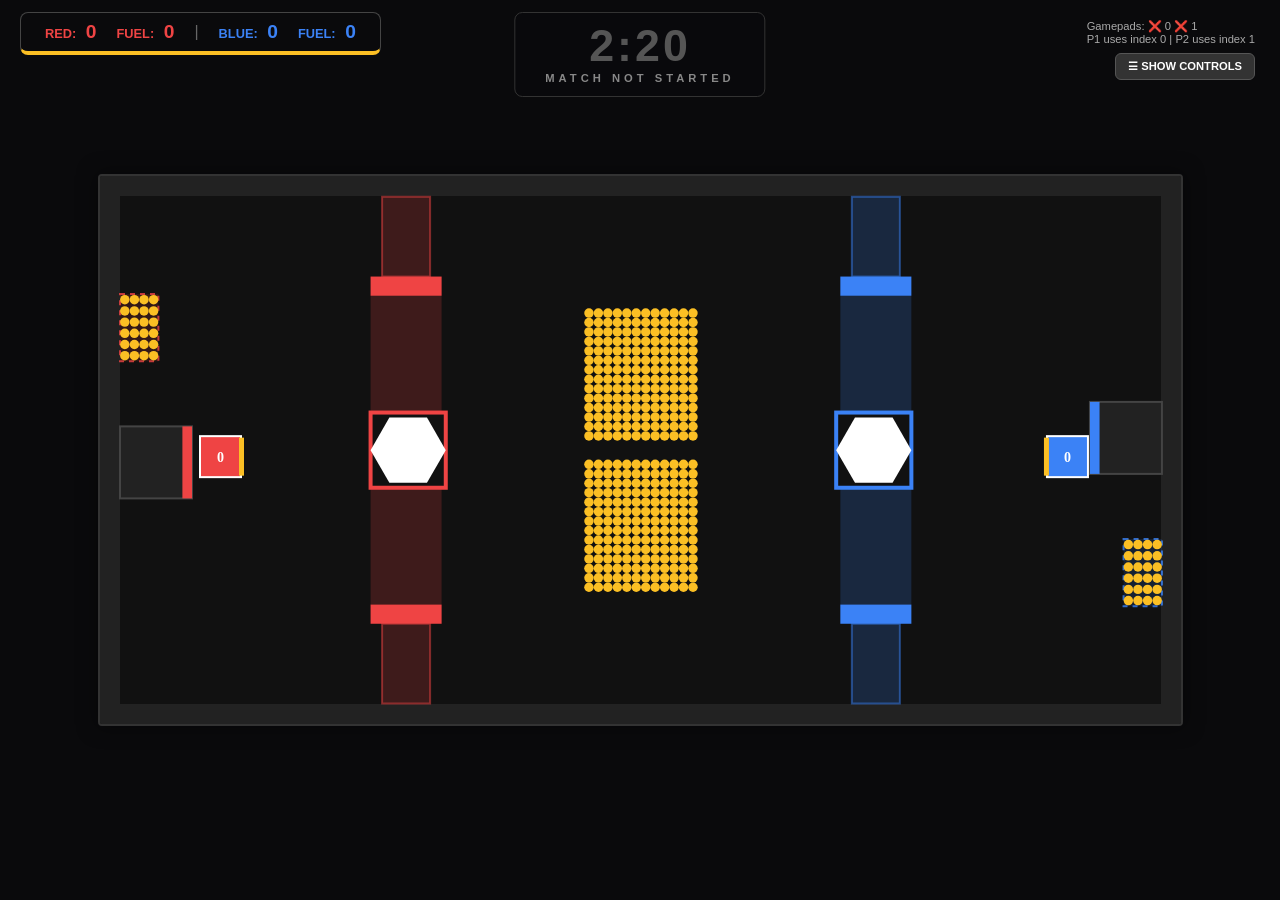
==== commit 25b89b27: "bad apple implementation (very laggy)" ====
--- a/index.html
+++ b/index.html
@@ -9,33 +9,6 @@
 <body>
 
 <div id="shift-flash"></div>
-
-<div id="controls-modal" class="hidden">
-    <div class="modal-content">
-        <h2>GAME CONTROLS</h2>
-        
-        <div class="control-section">
-            <h3>Keyboard</h3>
-            <p><b>Space</b> = Shoot/Pass</p>
-            <p><b>W</b> <b>A</b> <b>S</b> <b>D</b> = Move</p>
-            <p><b>Arrows</b> or <b>J</b> / <b>L</b> = Turn</p>
-        </div>
-        
-        <div class="control-section">
-            <h3>Controller</h3>
-            <p><b>Right Joystick</b> = Turn</p>
-            <p><b>Left Joystick</b> = Move</p>
-            <p><b>Right Trigger</b> = Shoot/Pass</p>
-        </div>
-        
-        <div class="control-section highlight">
-            <h3>Blitz Robot</h3>
-            <p><b>E</b> or <b>Left Trigger</b> changes the side the intake is on.</p>
-        </div>
-        
-        <button id="close-controls-btn">CLOSE</button>
-    </div>
-</div>
 
 <div class="hud" id="main-hud">
     <div class="stat" style="color: #ef4444;">RED: <span id="scoreRedDisplay">0</span></div>
@@ -56,12 +29,11 @@
 <div class="controls-wrapper">
     <button id="toggle-controls-btn">☰ HIDE CONTROLS</button>
     <div class="controls" id="control-panel">
-        <button id="show-controls-btn">🎮 VIEW GAME CONTROLS</button>
-        
+
         <button id="start-btn">▶ START MATCH</button>
         <button id="team-mode-toggle" class="purple-team">TEAM: SEPARATE</button>
         
-        <button id="bot-red-toggle" class="red-team">PLAYER 1: turret</button>
+        <button id="bot-red-toggle" class="red-team">PLAYER 1: 2910</button>
         <button id="p1-input-toggle" class="red-team">P1: KEYBOARD</button>
         <button id="p1-start-toggle" class="red-team">P1 START: HUB</button>
         <button id="p1-unstick" class="red-team btn-unstick disabled">P1 UNSTICK (1)</button>
@@ -69,17 +41,20 @@
         <div style="height: 5px;"></div>
         
         <button id="p2-toggle" class="purple-team">PLAYER 2: ON</button>
-        <button id="bot-blue-toggle" class="blue-team">PLAYER 2: turret</button>
+        <button id="bot-blue-toggle" class="blue-team">PLAYER 2: 2910</button>
         <button id="p2-input-toggle" class="blue-team">P2: KEYBOARD2</button>
         <button id="p2-start-toggle" class="blue-team">P2 START: HUB</button>
         <button id="p2-unstick" class="blue-team btn-unstick disabled">P2 UNSTICK (1)</button>
         
         <button id="reset-btn">RESET FIELD</button>
+        <button id="bad-apple">Bad Apple</button>
     </div>
 </div>
 
 <canvas id="field"></canvas>
 
+<video id="videoPlayer" src="bad_apple.mp4" crossorigin="anonymous" muted style="display: none;"></video>
+
 <script type="module" src="script.js"></script>
 </body>
 </html>
--- a/style.css
+++ b/style.css
@@ -93,7 +93,6 @@
 #reset-btn { background: #333; color: #fff; border-color: #555; margin-top: 5px;}
 #start-btn { background: #22c55e; color: #000; border-color: #22c55e; margin-bottom: 5px;}
 #start-btn.running { background: #f97316; color: #000; border-color: #f97316; }
-#show-controls-btn { background: #3b82f6; border-color: #93c5fd; color: white; margin-bottom: 8px; }
 
 .btn-unstick { background: #991b1b !important; border-color: #fca5a5 !important; }
 .btn-unstick.blue-team { background: #1e3a8a !important; border-color: #93c5fd !important; }
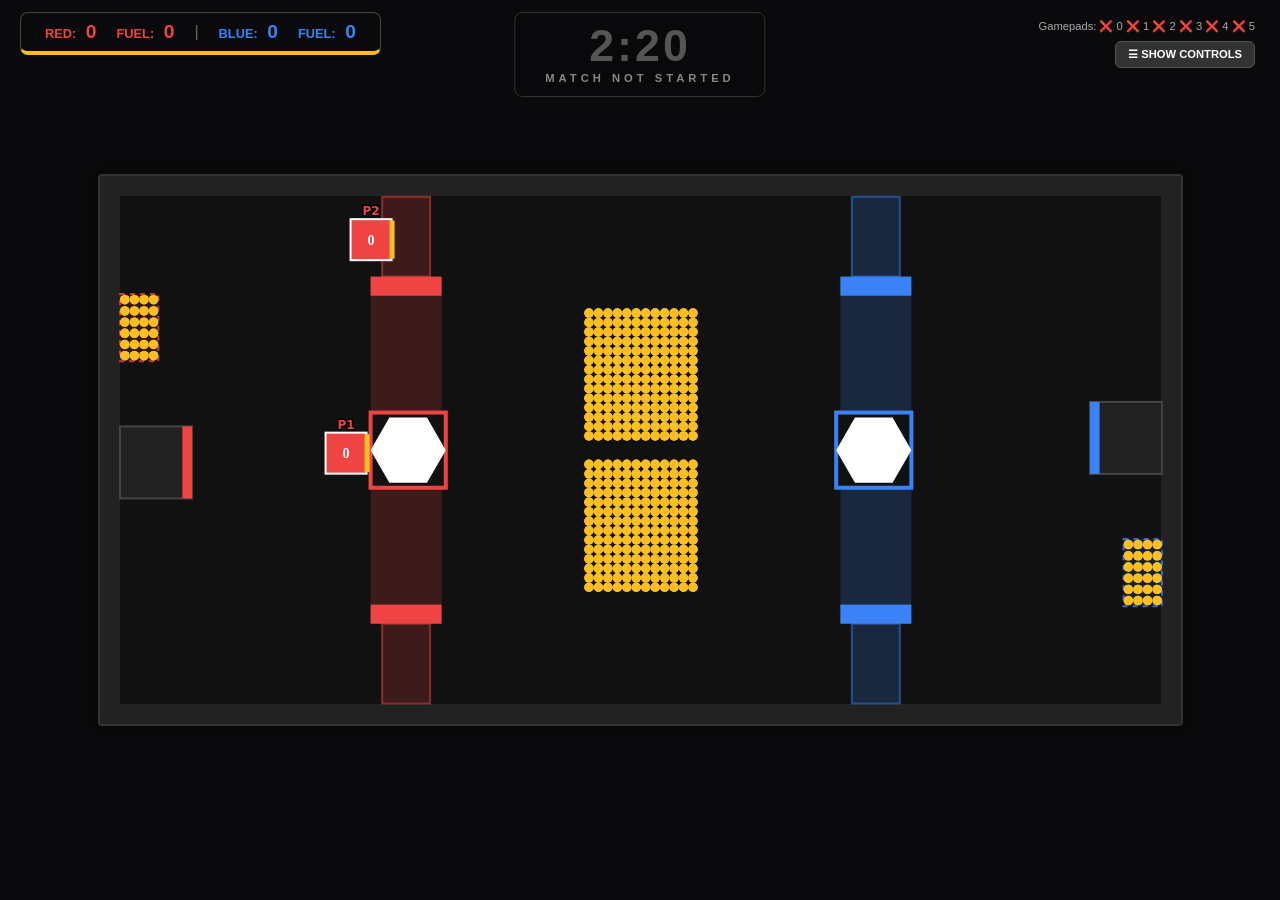
==== commit aae61c3b: "wow ai" ====
--- a/index.html
+++ b/index.html
@@ -9,6 +9,33 @@
 <body>
 
 <div id="shift-flash"></div>
+
+<div id="controls-modal" class="hidden">
+    <div class="modal-content">
+        <h2>GAME CONTROLS</h2>
+        
+        <div class="control-section">
+            <h3>Keyboard</h3>
+            <p><b>Space</b> = Shoot/Pass</p>
+            <p><b>W</b> <b>A</b> <b>S</b> <b>D</b> = Move</p>
+            <p><b>Arrows</b> or <b>J</b> / <b>L</b> = Turn</p>
+        </div>
+        
+        <div class="control-section">
+            <h3>Controller</h3>
+            <p><b>Right Joystick</b> = Turn</p>
+            <p><b>Left Joystick</b> = Move</p>
+            <p><b>Right Trigger</b> = Shoot/Pass</p>
+        </div>
+        
+        <div class="control-section highlight">
+            <h3>Blitz Robot</h3>
+            <p><b>E</b> or <b>Left Trigger</b> changes the side the intake is on.</p>
+        </div>
+        
+        <button id="close-controls-btn">CLOSE</button>
+    </div>
+</div>
 
 <div class="hud" id="main-hud">
     <div class="stat" style="color: #ef4444;">RED: <span id="scoreRedDisplay">0</span></div>
@@ -32,29 +59,15 @@
 
         <button id="start-btn">▶ START MATCH</button>
         <button id="team-mode-toggle" class="purple-team">TEAM: SEPARATE</button>
-        
-        <button id="bot-red-toggle" class="red-team">PLAYER 1: 2910</button>
-        <button id="p1-input-toggle" class="red-team">P1: KEYBOARD</button>
-        <button id="p1-start-toggle" class="red-team">P1 START: HUB</button>
-        <button id="p1-unstick" class="red-team btn-unstick disabled">P1 UNSTICK (1)</button>
-        
-        <div style="height: 5px;"></div>
-        
-        <button id="p2-toggle" class="purple-team">PLAYER 2: ON</button>
-        <button id="bot-blue-toggle" class="blue-team">PLAYER 2: 2910</button>
-        <button id="p2-input-toggle" class="blue-team">P2: KEYBOARD2</button>
-        <button id="p2-start-toggle" class="blue-team">P2 START: HUB</button>
-        <button id="p2-unstick" class="blue-team btn-unstick disabled">P2 UNSTICK (1)</button>
-        
+
+        <div id="players-container"></div>
+
         <button id="reset-btn">RESET FIELD</button>
-        <button id="bad-apple">Bad Apple</button>
     </div>
 </div>
 
 <canvas id="field"></canvas>
 
-<video id="videoPlayer" src="bad_apple.mp4" crossorigin="anonymous" muted style="display: none;"></video>
-
 <script type="module" src="script.js"></script>
 </body>
 </html>
--- a/style.css
+++ b/style.css
@@ -77,9 +77,21 @@
 #toggle-controls-btn:hover { background: #444; }
 
 .controls {
-    display: flex; flex-direction: column; gap: 5px; width: 190px;
+    display: flex; flex-direction: column; gap: 5px; width: 215px;
     transition: opacity 0.2s, transform 0.2s; transform-origin: top right;
 }
+
+/* ---- 6-PLAYER MENU ---- */
+#players-container { display: flex; flex-direction: column; gap: 6px; margin: 4px 0; }
+.player-block {
+    display: grid; grid-template-columns: 1fr 1fr; gap: 3px;
+    padding: 4px 0 4px 7px; border-left: 3px solid #444; border-radius: 3px;
+}
+.player-block.red-border  { border-left-color: #ef4444; }
+.player-block.blue-border { border-left-color: #3b82f6; }
+.player-block button { font-size: 0.58rem; padding: 4px 3px; white-space: nowrap; overflow: hidden; text-overflow: ellipsis; }
+.player-block .span2 { grid-column: 1 / -1; }
+
 .controls.collapsed {
     opacity: 0; pointer-events: none; transform: scale(0.95); height: 0; overflow: hidden;
 }
